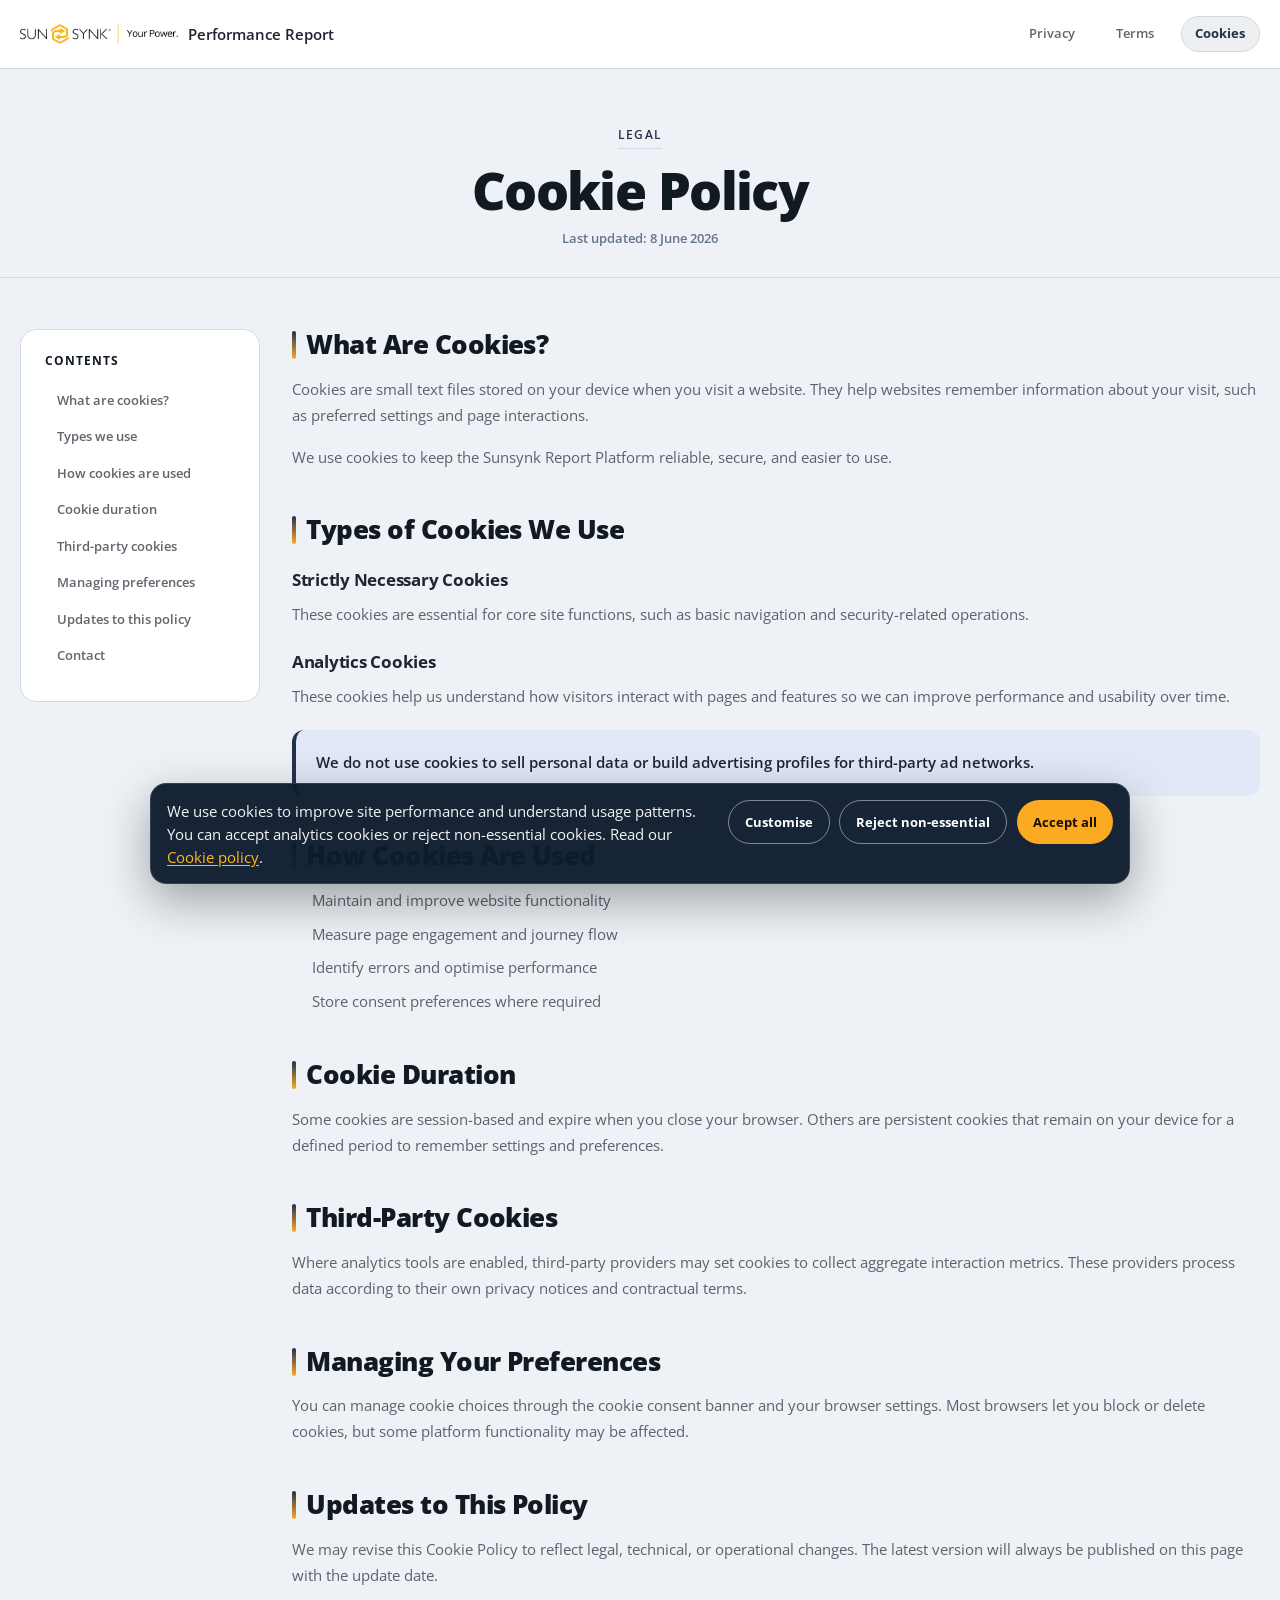
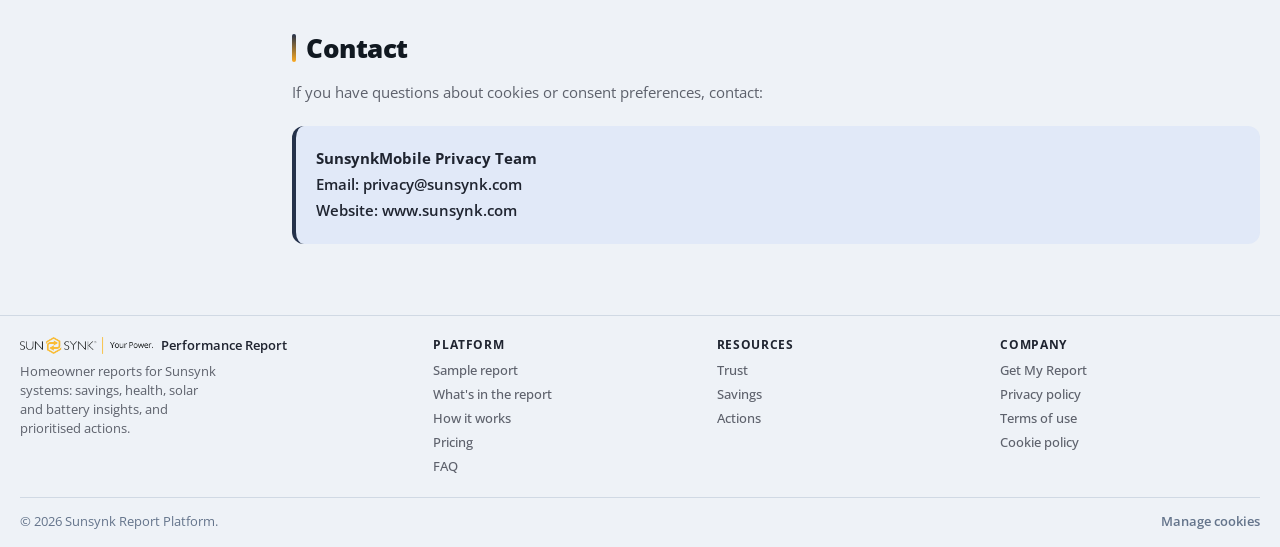
==== cookie-policy/index.html @ c3d09a36 "Update navigation and content labels for clarity and consistency - Changed navigation links from "Sa" ====
<!DOCTYPE html>
<html lang="en-GB">
<head>
  <meta charset="UTF-8" />
  <meta name="viewport" content="width=device-width, initial-scale=1.0" />
  <title>Cookie Policy | Sunsynk Report Platform</title>
  <meta name="description" content="Cookie policy for the Sunsynk Report Platform explaining cookie types, purpose, duration, and your choices." />
  <link rel="canonical" href="https://sunsynkreports.com/cookie-policy/" />
  <meta name="robots" content="index, follow, max-image-preview:large, max-snippet:-1, max-video-preview:-1" />
  <meta name="googlebot" content="index, follow, max-image-preview:large, max-snippet:-1, max-video-preview:-1" />
  <meta name="referrer" content="strict-origin-when-cross-origin" />
  <meta name="color-scheme" content="light" />
  <link rel="alternate" hreflang="en-GB" href="https://sunsynkreports.com/cookie-policy/" />
  <link rel="alternate" hreflang="x-default" href="https://sunsynkreports.com/cookie-policy/" />
  <link rel="alternate" type="text/plain" title="LLMs.txt" href="https://sunsynkreports.com/llms.txt" />
  <meta property="og:locale" content="en_GB" />
  <meta property="og:image:width" content="1200" />
  <meta property="og:image:height" content="630" />
  <meta property="og:image:type" content="image/jpeg" />
  <meta property="og:image:alt" content="Sunsynk Report Platform — 30-day performance reports with executive summary and system score" />
  <meta name="twitter:site" content="@sunsynkza" />
  <meta name="twitter:creator" content="@sunsynkza" />
  <meta name="theme-color" content="#24314a" />
  <link rel="manifest" href="/site.webmanifest" />

  <meta property="og:type" content="article" />
  <meta property="og:url" content="https://sunsynkreports.com/cookie-policy/" />
  <meta property="og:title" content="Cookie Policy | Sunsynk Report Platform" />
  <meta property="og:description" content="How Sunsynk Report Platform uses cookies and how you can control preferences." />
  <meta property="og:image" content="https://sunsynkreports.com/assets/images/og-image.jpg?v=20260716b" />
  <meta property="og:image:secure_url" content="https://sunsynkreports.com/assets/images/og-image.jpg?v=20260716b" />
  <meta property="og:site_name" content="Sunsynk Report Platform" />
  <meta name="twitter:card" content="summary_large_image" />
  <meta name="twitter:url" content="https://sunsynkreports.com/cookie-policy/" />
  <meta name="twitter:title" content="Cookie Policy | Sunsynk Report Platform" />
  <meta name="twitter:description" content="How Sunsynk Report Platform uses cookies and how you can control preferences." />
  <meta name="twitter:image" content="https://sunsynkreports.com/assets/images/og-image.jpg?v=20260716b" />
  <meta name="twitter:image:alt" content="Sunsynk Report Platform — 30-day performance reports with executive summary and system score" />
  <link rel="icon" type="image/x-icon" href="/assets/images/favicon.ico" />
  <link rel="shortcut icon" href="/assets/images/favicon.ico" />
  <link rel="apple-touch-icon" href="/assets/images/apple-touch-icon.png" sizes="180x180" />
  <link rel="preconnect" href="https://fonts.googleapis.com" />
  <link rel="preconnect" href="https://fonts.gstatic.com" crossorigin />
  <link href="https://fonts.googleapis.com/css2?family=Open+Sans:ital,wght@0,400;0,500;0,600;0,700;0,800;1,400&display=swap" rel="stylesheet" />
  <link rel="stylesheet" href="/assets/css/styles.css" />
  <link rel="stylesheet" href="/assets/css/doc-pages.css" />
  <script type="application/ld+json">
  {
    "@context": "https://schema.org",
    "@type": "WebPage",
    "name": "Cookie Policy",
    "url": "https://sunsynkreports.com/cookie-policy/",
    "description": "Cookie policy for the Sunsynk Report Platform explaining cookie types, purpose, duration, and your choices.",
    "inLanguage": "en-GB",
    "isPartOf": {
      "@type": "WebSite",
      "name": "Sunsynk Report Platform",
      "url": "https://sunsynkreports.com/"
    },
    "breadcrumb": {
      "@type": "BreadcrumbList",
      "itemListElement": [
        {
          "@type": "ListItem",
          "position": 1,
          "name": "Home",
          "item": "https://sunsynkreports.com/"
        },
        {
          "@type": "ListItem",
          "position": 2,
          "name": "Cookie policy",
          "item": "https://sunsynkreports.com/cookie-policy/"
        }
      ]
    }
  }
  </script>
</head>
<body class="doc-page">
  <a class="skip-link" href="#main-content">Skip to main content</a>
  <header class="nav doc-nav" id="nav">
    <div class="nav-inner container">
      <a class="nav-brand" href="/" aria-label="Sunsynk Report Platform home">
        <img src="/assets/images/sunsynk-logo.png" alt="Sunsynk" class="nav-logo" width="156" height="21" decoding="async" />
        <span>Performance Report</span>
      </a>
      <nav class="doc-nav-tabs" aria-label="Policies">
        <a href="/privacy-policy/">Privacy</a>
        <a href="/terms-of-use/">Terms</a>
        <a href="/cookie-policy/" aria-current="page">Cookies</a>
      </nav>
    </div>
  </header>

  <section class="doc-hero">
    <div class="container">
      <p class="eyebrow">Legal</p>
      <h1>Cookie Policy</h1>
      <p class="doc-meta">Last updated: 8 June 2026</p>
    </div>
  </section>

  <div class="container doc-layout">
      <aside class="legal-toc">
        <h3>Contents</h3>
        <ul>
          <li><a href="#cookies">What are cookies?</a></li>
          <li><a href="#types">Types we use</a></li>
          <li><a href="#purposes">How cookies are used</a></li>
          <li><a href="#duration">Cookie duration</a></li>
          <li><a href="#third-party">Third-party cookies</a></li>
          <li><a href="#manage">Managing preferences</a></li>
          <li><a href="#updates">Updates to this policy</a></li>
          <li><a href="#contact">Contact</a></li>
        </ul>
      </aside>

      <main class="legal-content" id="main-content" tabindex="-1">
        <div id="cookies" class="legal-section">
          <h2>What Are Cookies?</h2>
          <p>Cookies are small text files stored on your device when you visit a website. They help websites remember information about your visit, such as preferred settings and page interactions.</p>
          <p>We use cookies to keep the Sunsynk Report Platform reliable, secure, and easier to use.</p>
        </div>

        <div id="types" class="legal-section">
          <h2>Types of Cookies We Use</h2>
          <h3>Strictly Necessary Cookies</h3>
          <p>These cookies are essential for core site functions, such as basic navigation and security-related operations.</p>
          <h3>Analytics Cookies</h3>
          <p>These cookies help us understand how visitors interact with pages and features so we can improve performance and usability over time.</p>
          <div class="legal-callout">
            <p>We do not use cookies to sell personal data or build advertising profiles for third-party ad networks.</p>
          </div>
        </div>

        <div id="purposes" class="legal-section">
          <h2>How Cookies Are Used</h2>
          <ul>
            <li>Maintain and improve website functionality</li>
            <li>Measure page engagement and journey flow</li>
            <li>Identify errors and optimise performance</li>
            <li>Store consent preferences where required</li>
          </ul>
        </div>

        <div id="duration" class="legal-section">
          <h2>Cookie Duration</h2>
          <p>Some cookies are session-based and expire when you close your browser. Others are persistent cookies that remain on your device for a defined period to remember settings and preferences.</p>
        </div>

        <div id="third-party" class="legal-section">
          <h2>Third-Party Cookies</h2>
          <p>Where analytics tools are enabled, third-party providers may set cookies to collect aggregate interaction metrics. These providers process data according to their own privacy notices and contractual terms.</p>
        </div>

        <div id="manage" class="legal-section">
          <h2>Managing Your Preferences</h2>
          <p>You can manage cookie choices through the cookie consent banner and your browser settings. Most browsers let you block or delete cookies, but some platform functionality may be affected.</p>
        </div>

        <div id="updates" class="legal-section">
          <h2>Updates to This Policy</h2>
          <p>We may revise this Cookie Policy to reflect legal, technical, or operational changes. The latest version will always be published on this page with the update date.</p>
        </div>

        <div id="contact" class="legal-section">
          <h2>Contact</h2>
          <p>If you have questions about cookies or consent preferences, contact:</p>
          <div class="legal-callout">
            <p><strong>SunsynkMobile Privacy Team</strong><br />Email: privacy@sunsynk.com<br />Website: www.sunsynk.com</p>
          </div>
        </div>
      </main>
  </div>

  <footer class="footer">
    <div class="container footer-grid">
      <div class="footer-brand">
        <a class="nav-brand" href="/">
          <img src="/assets/images/sunsynk-logo.png" alt="Sunsynk" class="nav-logo footer-logo" width="133" height="18" loading="lazy" decoding="async" />
          <span>Performance Report</span>
        </a>
        <p>Homeowner reports for Sunsynk systems: savings, health, solar and battery insights, and prioritised actions.</p>
      </div>
      <nav aria-label="Platform"><p>Platform</p><a href="/#sample">Sample report</a><a href="/#insights">What's in the report</a><a href="/#how-it-works">How it works</a><a href="/#pricing">Pricing</a><a href="/#faq">FAQ</a></nav>
      <nav aria-label="Resources"><p>Resources</p><a href="/#trust">Trust</a><a href="/#savings">Savings</a><a href="/#actions">Actions</a></nav>
      <nav aria-label="Company"><p>Company</p><a href="https://app.sunsynkreports.com" target="_blank" rel="noopener noreferrer">Get My Report</a><a href="/privacy-policy/">Privacy policy</a><a href="/terms-of-use/">Terms of use</a><a href="/cookie-policy/">Cookie policy</a></nav>
    </div>
    <div class="container footer-base">
      <p>&copy; 2026 Sunsynk Report Platform.</p>
      <button type="button" class="cookie-manage-link" data-open-cookie-preferences="true" aria-label="Manage cookie preferences">Manage cookies</button>
    </div>
  </footer>

  <button type="button" class="doc-back-top" id="backToTop" aria-label="Back to top">↑</button>

  <script src="/assets/js/cookie-consent.js"></script>
  <script src="/assets/js/doc-pages.js"></script>
</body>
</html>
---- assets/css/styles.css ----
@import url('./tokens.css');

:root {
  /* Legacy aliases → SSPRS tokens */
  --white:var(--brand-white);
  --off-white:var(--brand-slate-50);
  --slate-50:var(--brand-slate-50);
  --slate-100:var(--brand-slate-100);
  --slate-200:var(--brand-slate-200);
  --slate-300:var(--brand-slate-300);
  --slate-400:#94a3b8;
  --slate-500:#64748b;
  --slate-600:color-mix(in srgb, var(--brand-ink) 70%, transparent);
  --slate-700:color-mix(in srgb, var(--brand-ink) 85%, transparent);
  --slate-800:var(--brand-ink);
  --slate-900:var(--brand-black-100);
  --blue:var(--brand-blue-300);
  --blue-light:var(--brand-blue-100);
  --blue-dark:var(--brand-blue-300);
  --gold:var(--brand-yellow-200);
  --gold-dark:var(--brand-yellow-300);
  --gold-light:var(--brand-yellow);
  --gold-soft:var(--brand-yellow-50);
  --green:var(--brand-green-300);
  --green-fill:var(--brand-green-300);
  --orange:#b45309;
  --orange-fill:#f97316;
  --red:var(--brand-red-300);
  --red-fill:var(--brand-red-300);
  --r-sm:8px;
  --r-md:12px;
  --r-lg:16px;
  --r-xl:20px;
  --r-2xl:24px;
  --r-f:999px;
  --sh-sm:none;
  --sh-md:none;
  --sh-lg:none;
  --sh-gold:none;
  --font:"Open Sans",Arial,Helvetica,sans-serif;
  /* Type scale */
  --fs-display:clamp(1.9rem,4.2vw,3.25rem);
  --fs-h2:clamp(1.55rem,2.8vw,2.1rem);
  --fs-h3:1.05rem;
  --fs-body:.95rem;
  --fs-meta:.82rem;
  --fs-eyebrow:.78rem;
  --ease:cubic-bezier(.22,.61,.36,1);--spring:cubic-bezier(.22,1,.36,1);
  --t1:180ms;--t2:320ms;--t3:520ms;--max-w:1400px;
  --space-1:.5rem;--space-2:.75rem;--space-3:1rem;--space-4:1.25rem;--space-5:1.5rem;--space-6:2rem;
  --grid-gap:1.25rem;--card-pad:1.5rem;--list-gap:.6rem;
  --section-y:clamp(3.5rem,6vw,5.5rem);--section-header-mb:clamp(2rem,4vw,3rem);
  --card-radius:var(--r-lg);
  --nav-h:68px;
  --anchor-gap:12px;
  --anchor-offset:calc(var(--nav-h) + var(--anchor-gap));
}
*,*::before,*::after{box-sizing:border-box}
html{scroll-behavior:smooth;font-size:16px;scroll-padding-top:var(--anchor-offset)}
body{margin:0;font-family:var(--font);color:var(--brand-ink);background:var(--brand-slate-50);line-height:var(--line-height-relaxed);-webkit-font-smoothing:antialiased;overflow-x:hidden;touch-action:manipulation;-webkit-tap-highlight-color:transparent}
h1,h2,h3,h4,h5{margin:0;line-height:var(--line-height-tight);color:var(--brand-ink);font-family:var(--font)}
h1{font-weight:700;letter-spacing:-.03em}
h2{font-size:var(--fs-h2);font-weight:700;letter-spacing:-.025em}
h3{font-size:var(--fs-h3);font-weight:700;letter-spacing:-.015em}
h4{font-weight:600}
p{margin:0;color:var(--slate-600)}
a{color:inherit;text-decoration:none}
ul{margin:0;padding:0;list-style:none}
img{max-width:100%;height:auto;display:block}
figure{margin:0}
button{cursor:pointer;font-family:var(--font)}
a:focus-visible,button:focus-visible,summary:focus-visible,select:focus-visible,input:focus-visible,[href]:focus-visible{outline:none;box-shadow:0 0 0 var(--focus-ring-offset) var(--brand-white),0 0 0 calc(var(--focus-ring-offset) + var(--focus-ring-width)) var(--focus-ring-color);border-radius:var(--r-md)}

.sr-only{position:absolute!important;width:1px;height:1px;padding:0;margin:-1px;overflow:hidden;clip:rect(0,0,0,0);white-space:nowrap;border:0}
.skip-link{position:absolute;left:-9999px;top:0;z-index:10000;background:var(--brand-blue-300);color:var(--white);padding:.7rem 1rem;border-radius:0 0 var(--r-sm) var(--r-sm);font-weight:700}
.skip-link:focus{left:1rem;top:0.5rem}

.cookie-banner{position:fixed;left:1rem;right:1rem;bottom:1rem;z-index:10001;background:rgba(13,28,46,.96);color:var(--white);border:1px solid rgba(255,255,255,.14);border-radius:var(--r-lg);box-shadow:0 16px 48px rgba(0,0,0,.35);padding:1rem 1rem .9rem;max-width:980px;margin:0 auto}
.cookie-banner[hidden]{display:none!important}
.cookie-banner__inner{display:flex;align-items:flex-start;justify-content:space-between;gap:1rem;flex-wrap:wrap}
.cookie-banner__text{flex:1 1 360px;font-size:var(--fs-body);line-height:1.5;color:rgba(255,255,255,.95)}
.cookie-banner__text a{color:var(--gold-light);text-decoration:underline;text-underline-offset:2px}
.cookie-banner__actions{display:flex;gap:.6rem;flex-wrap:wrap}
.cookie-btn{border:1.5px solid rgba(255,255,255,.45);background:transparent;color:var(--white);font-weight:700;font-size:var(--fs-meta);border-radius:999px;padding:.55rem 1rem;cursor:pointer;min-height:44px;transition:background var(--t1) ease,transform var(--t1) var(--ease)}
.cookie-btn:hover{background:rgba(255,255,255,.08)}
.cookie-btn:active{transform:scale(.97);background:rgba(255,255,255,.12)}
.cookie-btn.primary{background:var(--gold);color:#1a1000;border:none}
.cookie-btn.primary:active{filter:brightness(.96)}

.cookie-modal-open{overflow:hidden}
.cookie-modal{position:fixed;inset:0;z-index:10002;display:grid;place-items:center;padding:1rem}
.cookie-modal[hidden]{display:none!important}
.cookie-modal__backdrop{position:absolute;inset:0;background:rgba(13,28,46,.62)}
.cookie-modal__panel{position:relative;background:var(--white);width:min(640px,100%);border-radius:var(--r-xl);box-shadow:0 26px 70px rgba(13,28,46,.28);padding:1.4rem 1.2rem 1.1rem;border:1px solid var(--slate-200)}
.cookie-modal__close{position:absolute;top:.7rem;right:.7rem;width:44px;height:44px;border-radius:50%;border:1.5px solid var(--slate-300);background:var(--white);color:var(--slate-700);font-size:1.2rem;line-height:1}
.cookie-modal__title{font-size:1.25rem;font-weight:800;color:var(--slate-900);margin-bottom:.45rem}
.cookie-modal__intro{font-size:var(--fs-body);color:var(--slate-600);line-height:1.6;margin-bottom:1rem}
.cookie-pref-list{display:grid;gap:var(--space-2)}
.cookie-pref-item{display:flex;align-items:flex-start;justify-content:space-between;gap:.9rem;padding:var(--space-3);border:1px solid var(--slate-200);border-radius:var(--r-md);background:var(--slate-50)}
.cookie-pref-item h3{font-size:var(--fs-body);color:var(--slate-900);margin-bottom:.2rem}
.cookie-pref-item p{font-size:var(--fs-meta);color:var(--slate-600);line-height:1.5}
.cookie-switch{position:relative;display:inline-block;width:48px;height:28px;flex:0 0 auto}
.cookie-switch input{opacity:0;width:0;height:0}
.cookie-switch span{position:absolute;inset:0;background:var(--slate-500);border:1.5px solid var(--slate-600);border-radius:999px;transition:background var(--t1) ease,border-color var(--t1) ease}
.cookie-switch span::before{content:'';position:absolute;width:20px;height:20px;left:3px;top:2px;background:var(--white);border-radius:50%;box-shadow:0 1px 4px rgba(0,0,0,.2);transition:transform var(--t1) ease}
.cookie-switch input:checked + span{background:var(--brand-blue-300);border-color:var(--brand-blue-100)}
.cookie-switch input:checked + span::before{transform:translateX(20px)}
.cookie-switch input:disabled + span{background:var(--slate-400);border-color:var(--slate-500)}
.cookie-switch input:focus-visible + span{outline:3px solid var(--blue);outline-offset:2px}
.cookie-modal__actions{display:flex;justify-content:flex-end;gap:.55rem;flex-wrap:wrap;margin-top:1rem}
.cookie-modal__actions .cookie-btn{color:var(--slate-800);border-color:var(--slate-400)}
.cookie-modal__actions .cookie-btn:hover{background:var(--slate-100)}
.cookie-modal__actions .cookie-btn.primary{color:#1a1000;border:none;background:var(--gold)}

.cookie-manage-link{font-size:var(--fs-meta);font-weight:600;color:var(--blue);background:none;border:none;padding:.35rem .15rem;min-height:44px;text-align:left;cursor:pointer;transition:color var(--t1) ease,transform var(--t1) var(--ease),opacity var(--t1) ease}
.cookie-manage-link:hover{color:var(--blue-dark);transform:translateY(-1px);opacity:.92}

.legal-footer-base .cookie-manage-link,
.kb-footer-base .cookie-manage-link,
.footer-base .cookie-manage-link {
  color: var(--slate-500);
}

.legal-footer-base .cookie-manage-link:hover,
.kb-footer-base .cookie-manage-link:hover,
.footer-base .cookie-manage-link:hover {
  color: var(--blue-dark);
}

@media(max-width:640px){
  .cookie-banner{left:.75rem;right:.75rem;bottom:.75rem;padding:.9rem .9rem .85rem}
  .cookie-banner__actions{width:100%}
  .cookie-btn{flex:1 1 calc(50% - .3rem);text-align:center}
  .cookie-modal{padding:.75rem}
  .cookie-modal__panel{padding:1.2rem .85rem .9rem}
  .cookie-pref-item{padding:.75rem}
  .cookie-modal__actions{justify-content:stretch}
  .cookie-modal__actions .cookie-btn{flex:1 1 100%;text-align:center}
}

/* LAYOUT */
.container{width:min(var(--max-w),100% - 2.5rem);margin-inline:auto}
.section{padding:var(--section-y) 0;background:var(--brand-slate-50)}
.section-dark{background:var(--brand-slate-100)}
.section-cta{background:var(--brand-slate-50);position:relative;overflow:hidden}
.section-cta::before{content:none}
.section-header[id],.cta-body[id],#hero{scroll-margin-top:var(--anchor-offset)}
.section-header{max-width:680px;margin-bottom:var(--section-header-mb);transform:none;will-change:auto}
.section-header.center{margin-inline:auto;text-align:center}
.section-slate{background:var(--brand-slate-50)}
.section-sub{margin-top:var(--space-2);font-size:var(--fs-body);line-height:1.6}
.s-muted{color:var(--slate-500)}

/* PAGE LOADER */
.page-loader{position:fixed;inset:0;background:var(--brand-slate-50);display:flex;align-items:center;justify-content:center;z-index:9999;opacity:1;transition:opacity .5s ease,visibility .5s ease;visibility:visible}
.page-loader.hidden{opacity:0;visibility:hidden;pointer-events:none}
.loader-content{text-align:center;display:flex;flex-direction:column;align-items:center;gap:1.5rem}
.loader-ring{width:52px;height:52px;border:2px solid var(--brand-slate-200);border-top:2px solid var(--brand-yellow-200);border-radius:50%;animation:spin .8s linear infinite}
.loader-text{font-size:var(--fs-body);font-weight:600;color:var(--slate-600);letter-spacing:.05em;text-transform:uppercase;animation:pulse 1.5s ease-in-out infinite}
@keyframes spin{to{transform:rotate(360deg)}}
@keyframes pulse{0%,100%{opacity:.6}50%{opacity:1}}

/* TYPOGRAPHY */
.eyebrow,.eyebrow-light{display:inline-block;font-size:var(--fs-eyebrow);font-weight:600;letter-spacing:.1em;text-transform:uppercase;color:var(--brand-blue-300);margin-bottom:.9rem;position:relative}
.eyebrow::after,.eyebrow-light::after{content:'';position:absolute;left:0;bottom:-.28rem;width:100%;height:1.5px;border-radius:1px;background:var(--brand-slate-200);transform:scaleX(0);transform-origin:left;transition:transform .55s var(--ease)}
.reveal.visible .eyebrow::after,.reveal.visible .eyebrow-light::after{transform:scaleX(1)}
.h-light{color:var(--slate-900)}

/* BUTTONS */
.btn{display:inline-flex;align-items:center;justify-content:center;gap:.45rem;font-family:var(--font);font-weight:600;font-size:var(--fs-body);border-radius:var(--r-md);padding:.85rem 1.6rem;border:none;cursor:pointer;position:relative;overflow:hidden;isolation:isolate;transition:transform var(--t1) ease,background var(--t1) ease,border-color var(--t1) ease,filter var(--t1) ease;white-space:nowrap;text-decoration:none;-webkit-tap-highlight-color:transparent;touch-action:manipulation}
.btn:active,.btn.is-pressed{transform:translateY(1px);filter:brightness(.98)}
.btn-primary{background:var(--brand-blue-300);color:var(--white)}
.btn-primary:hover{background:var(--brand-blue-100)}
.btn-primary:disabled,.btn-primary[disabled]{cursor:not-allowed;opacity:.6}
.btn-gold{background:var(--brand-yellow-200);color:var(--brand-ink)}
.btn-gold::after{content:none}
.btn-gold-outline{display:inline-flex;align-items:center;font-weight:700;font-size:var(--fs-body);color:var(--gold-dark);gap:.4rem;background:transparent;border:1.5px solid var(--gold-dark);border-radius:var(--r-f);padding:.55rem 1.1rem;transition:transform var(--t1) var(--ease),background var(--t1) ease,color var(--t1) ease,border-color var(--t1) ease,box-shadow var(--t1) ease;text-decoration:none;-webkit-tap-highlight-color:transparent}
.btn-gold-outline:active{background:rgba(255,184,0,.1);transform:scale(.97)}
.btn-outline{background:transparent;color:var(--blue);border:1.5px solid var(--blue);transition:transform var(--t1) var(--ease),background var(--t1) ease,color var(--t1) ease,border-color var(--t1) ease,box-shadow var(--t1) ease}
.btn-outline:active{background:rgba(30,94,255,.12);transform:scale(.97)}
.btn-outline-dark{background:var(--white);color:var(--brand-ink);border:1px solid var(--brand-slate-200);transition:transform var(--t1) ease,background var(--t1) ease,border-color var(--t1) ease}
.btn-outline-dark:active{background:var(--brand-slate-50);border-color:var(--brand-slate-300);transform:translateY(1px)}
.btn-sm{font-size:var(--fs-meta);padding:.65rem 1.2rem;min-height:2.75rem}
.w-full{width:100%;justify-content:center}
@media(hover:hover) and (pointer:fine){
  .btn:hover{filter:brightness(.99)}
  .btn:hover:active,.btn.is-pressed:hover{transform:translateY(1px);filter:brightness(.98)}
  .btn-primary:hover{background:var(--brand-blue-100)}
  .btn-gold:hover{filter:brightness(1.02)}
  .btn-gold-outline:hover{background:var(--gold-soft)}
  .btn-outline:hover{background:color-mix(in srgb, var(--brand-blue-300) 6%, transparent)}
  .btn-outline-dark:hover{border-color:var(--brand-slate-300);background:var(--brand-slate-50)}
  .btn-soft:hover{background:var(--brand-slate-50);border-color:var(--brand-slate-300)}
}

/* BADGES */
.badge{display:inline-block;padding:.28rem .72rem;border-radius:var(--r-f);font-size:var(--fs-eyebrow);font-weight:700;letter-spacing:.04em;text-transform:uppercase}
.badge-warn{background:#fff1e0;color:#9a3412;border:1px solid #f0c7a0}

/* NAV */
.nav{position:sticky;top:0;z-index:200;background:var(--white);border-bottom:1px solid var(--brand-slate-200);transition:box-shadow var(--t2) ease}
.nav.scrolled{box-shadow:none}
.nav-inner{height:68px;display:flex;align-items:center;gap:1.25rem}
.nav-brand{display:inline-flex;align-items:center;gap:.65rem;color:var(--brand-ink);font-weight:600;font-size:var(--fs-body);transition:opacity var(--t1) ease;text-decoration:none;flex:0 0 auto}
.nav-brand:hover{opacity:.85}
.nav-brand:active{opacity:.75}
.nav-logo{height:1.3rem;width:auto}
.nav-end{display:flex;align-items:center;justify-content:flex-end;gap:1.25rem;margin-left:auto;min-width:0}
.nav-menu{display:flex;align-items:center;gap:1.15rem}
.nav-menu a{color:var(--slate-600);font-size:var(--fs-body);font-weight:600;line-height:1;position:relative;transition:color var(--t1) ease,transform var(--t1) var(--ease),opacity var(--t1) ease;text-decoration:none;padding:.35rem 0}
.nav-menu a:hover,.nav-menu a.active{color:var(--brand-blue-300)}
@media(hover:hover) and (pointer:fine){
  .nav-menu a:hover{transform:translateY(-1px);opacity:.92}
}
.nav-menu a.active{font-weight:700}
.nav-menu a:active{transform:translateY(1px)}
.nav-toggle{display:none;flex-direction:column;gap:4px;border:1px solid var(--slate-200);background:var(--white);border-radius:var(--r-sm);width:42px;height:40px;align-items:center;justify-content:center;padding:0;transition:border-color var(--t1) ease,background var(--t1) ease,transform var(--t1) var(--ease),box-shadow var(--t1) ease;-webkit-tap-highlight-color:transparent}
.nav-toggle:active{background:var(--slate-50);transform:scale(.94)}
.nav-toggle:focus-visible{outline:3px solid var(--blue);outline-offset:2px}
.nav-toggle span{display:block;width:18px;height:2px;background:var(--slate-800);border-radius:1px;transition:transform var(--t1) var(--ease),opacity var(--t1) ease,background var(--t1) ease;transform-origin:center}
.nav-toggle[aria-expanded="true"]{border-color:rgba(30,94,255,.35);background:rgba(30,94,255,.06)}
.nav-toggle[aria-expanded="true"] span{background:var(--blue)}
.nav-toggle[aria-expanded="true"] span:nth-child(1){transform:translateY(6px) rotate(45deg)}
.nav-toggle[aria-expanded="true"] span:nth-child(2){opacity:0;transform:scaleX(0)}
.nav-toggle[aria-expanded="true"] span:nth-child(3){transform:translateY(-6px) rotate(-45deg)}
.nav-cta{font-size:var(--fs-meta);padding:.62rem 1.15rem;flex:0 0 auto}
.nav-menu-cta{display:none;width:100%;margin-top:.55rem;justify-content:center}
body.nav-open{overflow:hidden}

/* HERO */
.hero{min-height:auto;background:var(--brand-slate-50);position:relative;overflow:hidden;display:flex;align-items:flex-start;padding:clamp(3.5rem,7vw,5rem) 0 clamp(1.5rem,3vw,2.5rem)}
.hero-layout{position:relative;z-index:1;display:flex;flex-direction:column;align-items:center;text-align:center;gap:clamp(2rem,4vw,3rem);width:100%}
.hero-centered .hero-text{display:flex;flex-direction:column;align-items:center;width:100%;max-width:56rem;gap:0}
.hero-brand{font-size:var(--fs-eyebrow);letter-spacing:.1em;text-transform:uppercase;font-weight:600;color:var(--brand-blue-300);margin:0 0 1.1rem}
.hero-text h1{color:var(--brand-ink);font-size:var(--fs-display);margin:0 0 1rem;line-height:var(--line-height-tight);max-width:24em;letter-spacing:-.03em;text-wrap:balance;font-weight:700}
.hero-sub{color:color-mix(in srgb, var(--brand-ink) 70%, transparent);font-size:var(--fs-body);max-width:42rem;line-height:var(--line-height-relaxed);margin:0 auto;text-wrap:pretty}
.hero-actions{display:flex;flex-wrap:wrap;justify-content:center;align-items:center;gap:.75rem;margin-top:1.6rem}
.btn-soft{background:var(--white);color:var(--brand-ink);border:1px solid var(--brand-slate-200)}
.btn-soft:active{background:var(--brand-slate-50)}
.hero-actions .btn{border-radius:var(--r-md);padding:.8rem 1.55rem;min-height:2.75rem;min-width:10.5rem}
.hero-preview{position:relative;width:min(1100px,100%);margin:0 auto;align-self:center}
.hero-product{
  position:relative;
  z-index:1;
  margin:0;
  width:100%;
  border-radius:var(--r-xl);
  background:var(--white);
  border:1px solid var(--brand-slate-200);
  overflow:hidden;
  box-shadow:0 10px 28px color-mix(in srgb, var(--brand-ink) 8%, transparent);
  animation:heroProductFloat 8s ease-in-out infinite;
}
.hero-product::after{
  content:'';
  position:absolute;
  inset:0;
  z-index:2;
  pointer-events:none;
  background:linear-gradient(
    115deg,
    transparent 0%,
    transparent 42%,
    color-mix(in srgb, var(--brand-white) 18%, transparent) 50%,
    transparent 58%,
    transparent 100%
  );
  transform:translateX(-120%);
  animation:heroSheen 9.5s ease-in-out infinite;
}
.hero-product-chrome{display:flex;align-items:center;gap:.4rem;padding:.65rem 1rem;background:var(--brand-slate-50);border-bottom:1px solid var(--brand-slate-200);position:relative;z-index:1}
.hero-product-dot{width:8px;height:8px;border-radius:50%;background:var(--brand-slate-300);flex:0 0 auto}
.hero-product-dot:nth-child(2){animation:heroDotPulse 3.2s ease-in-out infinite}
.hero-product-url{margin-left:.55rem;font-size:var(--fs-eyebrow);font-weight:600;color:color-mix(in srgb, var(--brand-ink) 55%, transparent);letter-spacing:.02em}
.hero-product img{display:block;width:100%;height:auto;position:relative;z-index:1}

@keyframes heroProductFloat{
  0%,100%{transform:translateY(0)}
  50%{transform:translateY(-6px)}
}
@keyframes heroSheen{
  0%,62%{transform:translateX(-120%);opacity:0}
  70%{opacity:.7}
  78%,100%{transform:translateX(120%);opacity:0}
}
@keyframes heroDotPulse{
  0%,100%{opacity:.7}
  50%{opacity:1}
}

/* SCORE CARD */
.score-card{background:var(--white);border:1px solid var(--slate-200);border-radius:var(--card-radius);backdrop-filter:none;padding:var(--card-pad)}
.score-label{color:var(--slate-700);font-size:var(--fs-meta);font-weight:700}
.ring-wrap{display:flex;justify-content:center;margin:.25rem 0 1.25rem}
.ring{width:170px;height:170px;transform:rotate(-90deg);overflow:visible}
.ring-track{fill:none;stroke:var(--slate-150,rgba(209,224,246,.5));stroke-width:11}
.ring-progress{fill:none;stroke:url(#ringGrad);stroke-width:11;stroke-linecap:round;transition:stroke-dashoffset 1.5s cubic-bezier(.34,1.1,.64,1)}
.ring-num{fill:var(--slate-900);font-family:var(--font);font-size:34px;font-weight:800;transform:rotate(90deg);transform-origin:90px 90px}
.ring-denom{fill:var(--slate-500);font-family:var(--font);font-size:14px;font-weight:600;transform:rotate(90deg);transform-origin:90px 90px}
.score-list{display:grid;gap:.6rem}
.score-row{display:grid;grid-template-columns:1fr auto auto;align-items:center;gap:.65rem}
.score-name{font-size:.76rem;color:var(--slate-600);font-weight:600;min-width:0;overflow:hidden;text-overflow:ellipsis;white-space:nowrap}
.score-bar{width:88px;max-width:100%;height:5px;background:var(--slate-100);border-radius:3px;overflow:hidden}
.score-fill{height:100%;background:var(--c,var(--gold));border-radius:inherit;width:0;transition:width 1.3s cubic-bezier(.34,1.1,.64,1)}
.score-val{font-size:.76rem;font-weight:800;min-width:26px;text-align:right;color:var(--c,var(--slate-800))}
.score-row{position:relative;transition:transform var(--t1) ease,background var(--t1) ease;border-radius:6px;padding:.15rem .2rem;margin-inline:-.2rem;-webkit-tap-highlight-color:transparent}
.score-row:active{background:rgba(30,94,255,.05);transform:scale(.99)}
@media(hover:hover) and (pointer:fine){
  .score-row:hover{transform:translateX(3px);background:rgba(30,94,255,.04)}
  .score-row:hover .score-fill{filter:saturate(1.15) brightness(1.05)}
}
.ring-wrap.interactive{cursor:pointer;transition:transform var(--t1) ease}
.ring-wrap.interactive:active{transform:scale(.98)}
.ring-wrap.interactive.is-tapped .ring-progress{filter:drop-shadow(0 0 12px rgba(30,94,255,.45))}
.ring-wrap.interactive .ring-progress{filter:drop-shadow(0 0 8px rgba(30,94,255,.35));transition:filter var(--t1) ease,stroke-dashoffset 1.5s cubic-bezier(.34,1.1,.64,1)}
.score-more{margin:.85rem 0 0;font-size:.72rem;font-weight:600;color:var(--slate-500);text-align:center;line-height:1.4}

/* VALUE STRIP */
.strip{background:var(--slate-50);padding:var(--section-y) 0;border-top:1px solid var(--slate-100);border-bottom:1px solid var(--slate-100)}
.strip-intro{text-align:center;max-width:36rem;margin:0 auto var(--space-5)}
.strip-heading{font-size:var(--fs-h2);color:var(--slate-900);margin:0;letter-spacing:-.02em}
.strip-grid{display:grid;grid-template-columns:repeat(5,1fr);gap:var(--grid-gap)}
.strip-grid-3{grid-template-columns:repeat(3,1fr);max-width:none;margin-inline:0;gap:var(--grid-gap)}
.strip-card{text-align:center;padding:var(--space-2) var(--space-1);border-radius:var(--card-radius);transition:background var(--t1) ease,transform var(--t1) ease;-webkit-tap-highlight-color:transparent}
.strip-icon{width:52px;height:52px;border-radius:var(--r-lg);display:flex;align-items:center;justify-content:center;margin:0 auto var(--space-3);transition:transform var(--t2) var(--ease),box-shadow var(--t2) ease,background var(--t2) ease}
.strip-icon svg{width:24px;height:24px;transition:transform var(--t2) var(--ease)}
.strip-card h3{font-size:var(--fs-h3);color:var(--slate-900);margin-bottom:.4rem;font-weight:700;line-height:1.2}
.strip-card p{font-size:var(--fs-meta);color:var(--slate-600);margin:0;line-height:1.4}
.strip-card:active{background:rgba(30,94,255,.04);transform:scale(.985)}
@media(hover:hover) and (pointer:fine){
  .strip-card:hover{background:rgba(255,255,255,.7)}
  .strip-card:hover .strip-icon{transform:translateY(-4px);box-shadow:var(--sh-sm)}
  .strip-card:hover .strip-icon svg{transform:scale(1.06)}
}
.signal-marquee{margin-top:2rem;overflow:hidden;background:transparent;border:none;border-radius:0;box-shadow:none}
.signal-marquee::before,.signal-marquee::after{content:none}
.signal-track{display:flex;align-items:center;gap:.75rem;min-width:max-content;padding:.2rem 0;animation:marqueeSlide 55s linear infinite;mask-image:none;-webkit-mask-image:none}
.signal-marquee:hover .signal-track{animation-play-state:paused}
.signal-track span{font-size:var(--fs-eyebrow);color:var(--slate-600);font-weight:700;letter-spacing:.04em;text-transform:uppercase;white-space:nowrap}
.signal-track i{display:inline-block;width:6px;height:6px;border-radius:50%;background:var(--blue);flex:0 0 auto}

/* ENERGY FLOW */
.flow-diagram{display:flex;align-items:center;justify-content:center;gap:.5rem;flex-wrap:wrap;padding:2rem 0}
.flow-node{text-align:center;padding:1rem 1.1rem;border-radius:var(--r-xl);border:1px solid var(--slate-200);background:var(--white);min-width:120px;transition:border-color var(--t2) ease,background var(--t2) ease,transform var(--t2) ease,box-shadow var(--t2) ease;-webkit-tap-highlight-color:transparent}
.flow-node:active{transform:scale(.98);border-color:var(--blue)}
@media(hover:hover) and (pointer:fine){
  .flow-node:hover{border-color:var(--blue);background:var(--slate-50);transform:translateY(-2px);box-shadow:var(--sh-md)}
}
.flow-node:nth-child(1){animation:softLift 14s ease-in-out infinite}
.flow-node:nth-child(3){animation:softLift 16s ease-in-out infinite .35s}
.flow-outputs-group .flow-node:nth-child(1){animation:softLift 13s ease-in-out infinite .7s}
.flow-outputs-group .flow-node:nth-child(2){animation:softLift 15s ease-in-out infinite .2s}
.flow-outputs-group .flow-node:nth-child(3){animation:softLift 14.5s ease-in-out infinite .55s}
.flow-icon-wrap{width:44px;height:44px;border-radius:var(--r-md);display:grid;place-items:center;margin:0 auto .6rem}
.flow-icon-wrap svg{width:20px;height:20px}
.c-gold{background:rgba(232,168,0,.14);color:var(--gold-dark)}
.c-blue{background:rgba(30,94,255,.12);color:var(--blue)}
.score-val-ok{color:var(--green)!important}
.score-val-warn{color:var(--orange)!important}
.score-val-bad{color:var(--red)!important}
.c-green{background:rgba(15,122,76,.12);color:var(--green)}
.c-muted{background:var(--slate-100);color:var(--slate-600)}
.flow-node strong{display:block;color:var(--slate-900);font-size:var(--fs-meta);font-weight:700}
.flow-node span{display:block;color:var(--slate-500);font-size:var(--fs-eyebrow);margin-top:.2rem}
.flow-connector{flex:1;min-width:32px;max-width:68px;height:2px;position:relative;display:flex;align-items:center}
.flow-pulse{position:absolute;inset:0;background:repeating-linear-gradient(90deg,var(--blue) 0,var(--blue) 7px,transparent 7px,transparent 14px);background-size:22px 2px;animation:flowAnim 1.9s linear infinite;animation-delay:var(--pd,0s);opacity:.52}
.flow-outputs-group{display:flex;gap:.6rem;flex-wrap:wrap;justify-content:center}
.flow-cta{text-align:center;margin-top:2.5rem;display:flex;flex-direction:column;align-items:center;gap:1rem}
.flow-cta p{color:var(--slate-600);max-width:48ch;font-size:var(--fs-body)}

/* FEATURES */
.features-grid{display:grid;grid-template-columns:repeat(3,1fr);gap:var(--grid-gap)}
.feat-card{background:var(--white);border:1px solid var(--slate-200);border-radius:var(--card-radius);box-shadow:var(--sh-sm);overflow:hidden;transition:transform var(--t2) var(--ease),box-shadow var(--t2) ease,border-color var(--t2) ease;-webkit-tap-highlight-color:transparent}
.feat-card:active{transform:scale(.99)}
@media(hover:hover) and (pointer:fine){
  .feat-card:hover{transform:translateY(-5px);box-shadow:var(--sh-lg),0 0 0 1px rgba(30,94,255,.2);border-color:rgba(30,94,255,.3)}
}
.feat-visual{background:var(--slate-50);border-bottom:1px solid var(--slate-100);height:118px;display:flex;align-items:center;justify-content:center;gap:.75rem;padding:var(--space-3);position:relative;overflow:hidden}
.feat-body{padding:var(--card-pad)}
.feat-body h3{font-size:var(--fs-h3);margin-bottom:.4rem;color:var(--slate-900)}
.feat-body p{font-size:var(--fs-meta);color:var(--slate-500)}
.feat-label{font-size:var(--fs-h3);font-weight:800;color:var(--slate-700)}

/* Mini ring */
.mini-ring-wrap{width:68px;height:68px}
.mini-ring-svg{width:68px;height:68px;transform:rotate(-90deg)}
.mrt{fill:none;stroke:var(--slate-200);stroke-width:8}
.mrf{fill:none;stroke-width:8;stroke-linecap:round;stroke:url(#miniGrad)}
.mrt-text{fill:var(--slate-800);font-family:var(--font);font-size:12px;font-weight:800;transform:rotate(90deg);transform-origin:40px 40px}

/* Battery mini */
.batt-wrap{display:flex;align-items:center}
.batt-outer{width:70px;height:22px;border:2px solid var(--slate-300);border-radius:4px;overflow:hidden;padding:2px}
.batt-inner{height:100%;background:var(--green-fill);border-radius:2px}
.batt-cap{width:5px;height:10px;background:var(--slate-300);border-radius:0 2px 2px 0}

/* Timeline mini */
.tl-wrap{width:100%;padding:0 .5rem}
.tl-bar{height:13px;border-radius:4px;overflow:hidden;display:flex}
.tl-bar div{height:100%}
.tl-times{display:flex;justify-content:space-between;margin-top:.4rem;font-size:.65rem;color:var(--slate-500);font-weight:600}

/* Utilisation mini */
.util-wrap{text-align:center;width:100%;padding:0 .5rem}
.util-pct{font-size:1.45rem;font-weight:800;line-height:1;color:var(--orange)}
.util-sub{font-size:.68rem;color:var(--slate-500);font-weight:600;margin-bottom:.4rem}
.util-track{background:var(--slate-100);border-radius:3px;overflow:hidden}
.util-fill{height:7px;border-radius:3px}

/* Clipping mini */
.feat-clip .feat-visual{padding-bottom:.3rem}
.clip-chart{position:relative;width:100%;height:76px}
.clip-svg{width:100%;height:100%;display:block;overflow:visible}
.clip-bar{fill:url(#clipGrad);transition:transform var(--t1) ease,opacity var(--t1) ease,filter var(--t1) ease;transform-origin:50% 100%;cursor:pointer}
.clip-bar:hover,.clip-bar.is-active{transform:translateY(-2px) scaleY(1.04);opacity:1;filter:drop-shadow(0 4px 8px rgba(249,115,22,.35))}
.clip-threshold-line{stroke:var(--red);stroke-width:2;stroke-dasharray:6 6;opacity:.75}

/* PDF mini */
.pdf-preview{display:flex;align-items:center;justify-content:center}
.pdf-pg{background:var(--white);border:1px solid var(--slate-300);border-radius:4px;padding:.7rem;width:68px;box-shadow:var(--sh-sm)}
.pdf-top-bar{height:5px;background:var(--gold);border-radius:2px;margin-bottom:.45rem}
.pdf-l{height:3px;background:var(--slate-200);border-radius:2px;margin-bottom:.28rem}
.pdf-l.short{width:60%}
.pdf-l.long{width:100%}
.pdf-block{height:20px;background:var(--slate-50);border:1px solid var(--slate-100);border-radius:3px;margin-bottom:.28rem}

/* BENCHMARK */
.bench-layout{display:grid;grid-template-columns:1fr 1fr;gap:3.5rem;align-items:start}
.bench-stats{display:grid;gap:1rem;margin-top:1.75rem}
.bench-stats li{display:flex;gap:1rem;padding:1rem;background:var(--white);border:1px solid var(--slate-200);border-radius:var(--r-lg)}
.bs-num{font-size:1.3rem;font-weight:800;color:var(--blue);min-width:70px}
.bs-label{font-size:var(--fs-meta);color:var(--slate-600)}
.bench-chart-card{background:var(--white);border:1px solid var(--slate-200);border-radius:var(--card-radius);box-shadow:var(--sh-md);padding:var(--card-pad)}
.bcc-title{font-weight:700;font-size:var(--fs-h3);color:var(--slate-900)}
.bcc-sub{font-size:var(--fs-eyebrow);color:var(--slate-500);margin-top:.2rem}
.dist-chart{margin-top:1.25rem}
.dist-bars-row{display:flex;align-items:flex-end;gap:6px;height:120px;border-bottom:1px solid var(--slate-100);padding-bottom:2px}
.db{flex:1;display:flex;flex-direction:column;justify-content:flex-end;position:relative;cursor:pointer;transition:transform .22s var(--spring)}
.db span{font-size:.6rem;color:var(--slate-500);text-align:center;margin-top:4px;white-space:nowrap}
.db::before{content:'';display:block;border-radius:3px 3px 0 0;transform:scaleY(0);transform-origin:bottom;transition:transform .75s var(--spring);background:var(--slate-300);height:calc(var(--bh,0) * 1px)}
.db.anim::before{transform:scaleY(1)}
.db:hover::before,.db.is-active::before{filter:saturate(1.15) brightness(1.05);box-shadow:0 0 0 1px rgba(15,23,42,.08),0 8px 20px rgba(15,23,42,.12)}
.db.is-active{transform:translateY(-1px)}
.db.is-active::before{animation:dbSnap .24s cubic-bezier(.22,.9,.24,1) both}

@keyframes dbSnap{
  0%{transform:scaleY(1) translateY(0)}
  45%{transform:scaleY(1.06) translateY(-1px)}
  100%{transform:scaleY(1) translateY(0)}
}
.your-db::before{background:var(--gold);opacity:.9}
.median-db::before{background:var(--blue);opacity:.7}
.target-db::before{background:var(--green-fill);opacity:.8}
.dist-legend{display:flex;gap:1.2rem;margin-top:1rem;flex-wrap:wrap}
.dist-legend span{display:flex;align-items:center;gap:.4rem;font-size:var(--fs-eyebrow);font-weight:600;color:var(--slate-600)}
.leg-dot{display:inline-block;width:10px;height:10px;border-radius:50%}
.leg-line{display:inline-block;width:14px;height:2px;border-radius:1px}
.leg-dash{display:inline-block;width:14px;height:2px;background:repeating-linear-gradient(90deg,var(--green-fill) 0,var(--green-fill) 4px,transparent 4px,transparent 7px)}

/* Shared chart tooltip */
.chart-tooltip{position:fixed;z-index:1200;pointer-events:none;opacity:0;transform:translate(-50%,-10px) scale(.96);transition:opacity .14s ease,transform .14s ease;max-width:220px;padding:.55rem .65rem;border-radius:var(--r-md);background:rgba(15,23,42,.92);color:#fff;font-size:.74rem;line-height:1.35;font-weight:600;box-shadow:0 10px 28px rgba(15,23,42,.35);border:1px solid rgba(255,255,255,.15)}
.chart-tooltip.show{opacity:1;transform:translate(-50%,-14px) scale(1)}
.chart-tooltip strong{display:block;font-size:.72rem;font-weight:700;color:#e2e8f0;margin-bottom:.1rem}
.dist-live-legend,.clip-live-legend{margin-top:.65rem;font-size:.74rem;font-weight:600;color:var(--slate-600);padding:.45rem .6rem;border:1px solid var(--slate-200);border-radius:var(--r-md);background:var(--slate-50)}
.dist-bars-row.is-scrubbing{cursor:grabbing}
.clip-chart{position:relative;touch-action:none}
.clip-crosshair{position:absolute;top:0;bottom:0;width:1px;background:rgba(30,94,255,.45);transform:translateX(-50%);opacity:0;transition:opacity var(--t1) ease;pointer-events:none}
.clip-crosshair.show{opacity:1}
.clip-y-label{position:absolute;transform:translate(-50%,-100%);font-size:.68rem;font-weight:700;line-height:1;color:#fff;background:rgba(15,23,42,.86);padding:.24rem .36rem;border-radius:6px;border:1px solid rgba(255,255,255,.2);opacity:0;transition:opacity var(--t1) ease;pointer-events:none;white-space:nowrap}
.clip-y-label.show{opacity:1}

/* PRICING */
.pricing-header{display:flex;align-items:flex-end;justify-content:space-between;gap:var(--grid-gap);flex-wrap:wrap;margin-bottom:var(--section-header-mb)}
.pricing-header .section-header{max-width:640px;margin-bottom:0}
.currency-picker{display:flex;flex-direction:column;gap:.45rem;min-width:min(260px,100%);margin-bottom:.15rem}
.currency-picker label{font-size:var(--fs-eyebrow);font-weight:700;letter-spacing:.06em;text-transform:uppercase;color:var(--slate-500)}
.currency-picker select{appearance:none;-webkit-appearance:none;width:100%;padding:.7rem 2.4rem .7rem .95rem;border:1.5px solid var(--slate-400);border-radius:var(--r-md);background:var(--white) url("data:image/svg+xml,%3Csvg xmlns='http://www.w3.org/2000/svg' width='16' height='16' viewBox='0 0 24 24' fill='none' stroke='%233d5370' stroke-width='2'%3E%3Cpolyline points='6 9 12 15 18 9'/%3E%3C/svg%3E") right .85rem center/16px no-repeat;color:var(--slate-800);font-family:var(--font);font-size:var(--fs-body);font-weight:600;box-shadow:var(--sh-sm);cursor:pointer;transition:border-color var(--t1) ease,box-shadow var(--t1) ease,transform var(--t1) ease;-webkit-tap-highlight-color:transparent}
.currency-picker select:active,.currency-picker select.is-pressed{transform:scale(.99)}
.currency-picker select:hover{border-color:var(--slate-600)}
.currency-picker select:focus,.currency-picker select:focus-visible{border-color:var(--blue);box-shadow:0 0 0 3px rgba(30,94,255,.2);outline:none}
.pricing-grid{display:grid;grid-template-columns:repeat(3,1fr);gap:var(--grid-gap);align-items:stretch;padding-top:1.15rem}
.price-card{position:relative;border-radius:var(--r-lg);display:flex}
.pci{background:var(--white);border:1px solid var(--slate-200);border-radius:inherit;box-shadow:none;padding:var(--card-pad);width:100%;height:100%;display:flex;flex-direction:column;gap:.75rem;transition:border-color var(--t2) ease,transform var(--t2) var(--ease),box-shadow var(--t2) ease}
.price-card:active .pci{transform:scale(.985)}
@media(hover:hover) and (pointer:fine){
  .price-card:hover .pci{border-color:var(--brand-slate-300);transform:none;box-shadow:none}
}
.price-featured{z-index:1}
.price-featured .pci{border-color:var(--brand-blue-300);box-shadow:none;padding:var(--card-pad)}
@media(hover:hover) and (pointer:fine){
  .price-featured:hover .pci{border-color:var(--brand-blue-300);transform:none;box-shadow:none}
}
.price-badge,.price-badge-alt{position:absolute;top:-12px;left:50%;transform:translateX(-50%);font-size:var(--fs-eyebrow);font-weight:700;letter-spacing:.02em;text-transform:none;padding:.28rem .85rem;border-radius:var(--r-f);white-space:nowrap;z-index:2;line-height:1.2}
.price-badge{background:var(--gold);color:#1a1000}
.price-badge-alt{background:var(--slate-800);color:var(--white)}
.pci h3{font-size:var(--fs-h3);color:var(--slate-900);min-height:1.3em}
.price-audience{font-size:var(--fs-eyebrow);font-weight:700;letter-spacing:.04em;text-transform:uppercase;color:var(--slate-500);margin:0}
.price-row{display:flex;align-items:flex-end;gap:.12rem;margin:0;min-height:2.8rem}
.pc{font-size:1.35rem;font-weight:700;color:var(--slate-700);line-height:1.35;padding-bottom:.15rem}
.pm{font-size:var(--fs-display);font-weight:800;color:var(--slate-900);line-height:1}
.pp{font-size:var(--fs-meta);color:var(--slate-500);min-height:1.2em}
.pcr{font-size:var(--fs-body);font-weight:700;color:var(--slate-900);min-height:1.35em}
.pul{flex:1;display:grid;gap:var(--list-gap);margin:0;align-content:start}
.pul li{font-size:var(--fs-meta);color:var(--slate-600);padding-left:1.25rem;position:relative;line-height:1.45}
.pul li::before{content:'✓';position:absolute;left:0;top:0;width:auto;height:auto;border-radius:0;background:none;color:var(--slate-800);font-weight:700;font-size:var(--fs-meta)}
.pci .btn{margin-top:auto}
.pricing-note{display:flex;align-items:flex-start;justify-content:center;gap:.45rem;margin-top:var(--space-5);font-size:var(--fs-meta);font-weight:600;color:var(--slate-500);text-align:center;max-width:52rem;margin-inline:auto}
.pricing-note svg{flex:0 0 auto;margin-top:.15rem}
.pricing-note-text{flex:0 1 auto;text-align:center;line-height:1.55}

/* VALUE */
.value-panel{max-width:760px;margin-inline:auto;background:var(--white);border:1px solid var(--brand-slate-200);border-radius:var(--r-lg);padding:var(--card-pad);text-align:center}
.value-compare{display:grid;grid-template-columns:1fr auto 1fr;gap:var(--space-3);align-items:center;margin-bottom:var(--space-4)}
.value-compare-col{padding:var(--space-3);border:1px solid var(--brand-slate-200);border-radius:var(--r-md);background:var(--brand-slate-50)}
.value-compare-col-highlight{background:var(--white);border-color:var(--brand-blue-300)}
.value-compare-label{font-size:var(--fs-eyebrow);font-weight:600;letter-spacing:.06em;text-transform:uppercase;color:color-mix(in srgb, var(--brand-ink) 60%, transparent);margin:0 0 .5rem;line-height:1.35}
.value-compare-price{font-size:var(--fs-h2);font-weight:700;color:var(--brand-ink);margin:0;line-height:var(--line-height-tight);letter-spacing:-.02em}
.value-compare-col-highlight .value-compare-price{color:var(--brand-blue-300)}
.value-compare-note{font-size:var(--fs-meta);color:color-mix(in srgb, var(--brand-ink) 60%, transparent);margin:.35rem 0 0}
.value-compare-vs{font-size:var(--fs-meta);font-weight:700;color:color-mix(in srgb, var(--brand-ink) 45%, transparent);margin:0}
.value-body{font-size:var(--fs-body);color:color-mix(in srgb, var(--brand-ink) 75%, transparent);line-height:var(--line-height-relaxed);margin:0 0 var(--space-3);max-width:52ch;margin-inline:auto}
.value-disclaimer{font-size:var(--fs-meta);color:color-mix(in srgb, var(--brand-ink) 60%, transparent);margin:0;font-style:italic;max-width:48ch;margin-inline:auto}

/* OUTCOMES */
.outcomes-grid{display:grid;grid-template-columns:repeat(5,1fr);gap:var(--grid-gap)}
.outcome{text-align:center;padding:var(--card-pad) var(--space-3);border-radius:var(--card-radius);border:1px solid var(--slate-200);background:var(--white);transition:background var(--t2) ease,border-color var(--t2) ease,transform var(--t2) ease;-webkit-tap-highlight-color:transparent}
.outcome:active{transform:scale(.98)}
@media(hover:hover) and (pointer:fine){
  .outcome:hover{background:var(--slate-50);border-color:var(--blue);transform:translateY(-2px)}
}
.outcome-icon{width:44px;height:44px;border-radius:50%;background:rgba(30,94,255,.1);display:grid;place-items:center;margin:0 auto .9rem}
.outcome-icon svg{width:20px;height:20px;stroke:var(--blue)}
.outcome h3{font-size:var(--fs-h3);color:var(--slate-900);margin-bottom:.4rem}
.outcome p{font-size:var(--fs-meta);color:var(--slate-600)}

/* TRUST / SAVINGS / HEALTH / INSIDE / ACTIONS */
.trust-panel{display:grid;grid-template-columns:repeat(3,1fr);gap:0;border:1px solid var(--slate-200);border-radius:var(--card-radius);overflow:hidden;background:var(--white);transition:border-color var(--t2) ease,box-shadow var(--t2) ease}
.trust-panel:hover{border-color:var(--brand-slate-300);box-shadow:none}
.trust-item{padding:var(--card-pad);border-right:1px solid var(--slate-200);transition:background var(--t1) ease;cursor:default;-webkit-tap-highlight-color:transparent}
.trust-item:last-child{border-right:none}
.trust-item:active{background:rgba(30,94,255,.04)}
@media(hover:hover) and (pointer:fine){
  .trust-item:hover{background:rgba(30,94,255,.035)}
  .trust-item:hover .trust-value{transform:translateY(-1px);color:var(--blue-dark)}
}
.trust-label{font-size:var(--fs-eyebrow);font-weight:800;letter-spacing:.06em;text-transform:uppercase;color:var(--slate-500);margin:0 0 .45rem}
.trust-value{font-size:var(--fs-h2);font-weight:800;color:var(--slate-900);margin:0;letter-spacing:-.02em;line-height:1.15;transition:transform var(--t2) var(--ease),color var(--t1) ease;display:inline-block}
.trust-value-sm{font-size:var(--fs-h3)}
.trust-note{font-size:var(--fs-meta);color:var(--slate-600);line-height:1.45;margin:.55rem 0 0}

.savings-panel{display:grid;grid-template-columns:minmax(0,.9fr) minmax(0,1.1fr);gap:0;border:1px solid var(--slate-200);border-radius:var(--card-radius);overflow:hidden;background:var(--white);max-width:820px;transition:border-color var(--t2) ease,box-shadow var(--t2) ease}
.savings-panel:hover{border-color:var(--brand-slate-300);box-shadow:none}
.savings-hero-stat{padding:var(--card-pad);background:var(--brand-slate-50);border-right:1px solid var(--brand-slate-200);transition:background var(--t1) ease}
.savings-eyebrow{font-size:var(--fs-eyebrow);font-weight:800;letter-spacing:.06em;text-transform:uppercase;color:var(--slate-500);margin:0 0 .6rem}
.savings-amount{font-size:var(--fs-display);font-weight:800;color:var(--slate-900);margin:0;letter-spacing:-.03em;line-height:1;transition:transform var(--t2) var(--ease),color var(--t1) ease;display:inline-block}
.savings-caption{font-size:var(--fs-meta);color:var(--slate-600);margin:.7rem 0 0;line-height:1.45;max-width:18ch}
.savings-breakdown{display:grid;gap:0;padding:.35rem 0}
.savings-breakdown li{display:flex;justify-content:space-between;align-items:center;gap:var(--space-3);padding:var(--space-3) var(--card-pad);border-bottom:1px solid var(--slate-100);font-size:var(--fs-body);color:var(--slate-600);transition:background var(--t1) ease,transform var(--t1) var(--ease);-webkit-tap-highlight-color:transparent}
.savings-breakdown li:last-child{border-bottom:none}
.savings-breakdown li:active{background:rgba(30,94,255,.04)}
@media(hover:hover) and (pointer:fine){
  .savings-breakdown li:hover{background:rgba(30,94,255,.04)}
  .savings-breakdown li:hover strong{color:var(--blue-dark);transform:translateX(-2px)}
  .savings-hero-stat:hover .savings-amount{transform:scale(1.03);color:var(--blue-dark)}
}
.savings-breakdown strong{font-size:var(--fs-body);font-weight:800;color:var(--slate-900);transition:color var(--t1) ease,transform var(--t1) var(--ease);display:inline-block}

.health-panel{border:1px solid var(--slate-200);border-radius:var(--card-radius);background:var(--white);padding:var(--card-pad);display:grid;grid-template-columns:minmax(140px,.7fr) minmax(0,1.3fr);gap:var(--space-5) var(--space-6);align-items:center;max-width:860px;transition:border-color var(--t2) ease,box-shadow var(--t2) ease,transform var(--t2) var(--ease)}
.health-panel:hover{border-color:var(--brand-slate-300);box-shadow:none;transform:none}
.health-score-label{font-size:var(--fs-eyebrow);font-weight:800;letter-spacing:.06em;text-transform:uppercase;color:var(--slate-500);margin:0}
.health-score-num{font-size:var(--fs-display);font-weight:800;color:var(--slate-900);margin:.2rem 0;letter-spacing:-.04em;line-height:1;transition:transform var(--t2) var(--ease)}
.health-score-note{font-size:var(--fs-meta);color:var(--slate-600);margin:0;line-height:1.4}
.health-bars{display:grid;gap:.85rem}
.health-bar-row{display:grid;grid-template-columns:7.5rem 1fr 2rem;align-items:center;gap:.75rem;padding:.2rem .15rem;margin-inline:-.15rem;border-radius:var(--r-sm);transition:background var(--t1) ease,transform var(--t1) var(--ease);-webkit-tap-highlight-color:transparent;cursor:default}
.health-bar-row:active{background:rgba(30,94,255,.04);transform:scale(.99)}
@media(hover:hover) and (pointer:fine){
  .health-bar-row:hover{background:rgba(30,94,255,.04)}
  .health-bar-row:hover .health-fill{filter:saturate(1.15) brightness(1.06);transform:scaleY(1.15)}
  .health-bar-row:hover strong{transform:translateX(-1px)}
}
.health-bar-row span{font-size:var(--fs-meta);font-weight:600;color:var(--slate-600)}
.health-bar-row strong{font-size:var(--fs-meta);font-weight:800;color:var(--slate-900);text-align:right;transition:transform var(--t1) var(--ease)}
.health-track{height:8px;background:var(--slate-100);border-radius:4px;overflow:hidden}
.health-fill{height:100%;width:0;background:var(--c,var(--blue));border-radius:inherit;transition:width 1.2s cubic-bezier(.34,1.1,.64,1),filter var(--t1) ease,transform var(--t1) var(--ease);transform-origin:left center}
.health-energy{grid-column:1 / -1;margin:0;padding-top:1rem;border-top:1px solid var(--slate-100);font-size:var(--fs-meta);color:var(--slate-600);line-height:1.5}

.inside-grid{display:grid;grid-template-columns:repeat(3,1fr);gap:0;border:1px solid var(--slate-200);border-radius:var(--card-radius);overflow:hidden;background:var(--white);transition:border-color var(--t2) ease,box-shadow var(--t2) ease}
.inside-grid:hover{border-color:var(--brand-slate-300);box-shadow:none}
.inside-col{padding:var(--card-pad);border-right:1px solid var(--slate-200);transition:background var(--t1) ease;-webkit-tap-highlight-color:transparent}
.inside-col:last-child{border-right:none}
.inside-col:active{background:rgba(30,94,255,.04)}
@media(hover:hover) and (pointer:fine){
  .inside-col:hover{background:rgba(30,94,255,.03)}
  .inside-col:hover h3{color:var(--blue-dark)}
  .inside-col:hover li::before{transform:scale(1.35)}
}
.inside-col h3{font-size:var(--fs-h3);margin:0 0 .45rem;color:var(--slate-900);transition:color var(--t1) ease}
.inside-lead{font-size:var(--fs-meta);color:var(--slate-600);line-height:1.45;margin:0 0 1rem}
.inside-col ul{display:grid;gap:var(--list-gap)}
.inside-col li{font-size:var(--fs-meta);color:var(--slate-700);padding-left:1rem;position:relative;line-height:1.45;transition:transform var(--t1) var(--ease),color var(--t1) ease}
.inside-col li::before{content:'';position:absolute;left:0;top:.5rem;width:5px;height:5px;border-radius:50%;background:var(--blue);transition:transform var(--t1) var(--ease)}
@media(hover:hover) and (pointer:fine){
  .inside-col li:hover{transform:translateX(3px);color:var(--slate-900)}
}

.actions-board{display:grid;grid-template-columns:repeat(3,1fr);gap:0;border:1px solid var(--slate-200);border-radius:var(--card-radius);overflow:hidden;background:var(--white);transition:border-color var(--t2) ease,box-shadow var(--t2) ease}
.actions-board:hover{border-color:var(--brand-slate-300);box-shadow:none}
.actions-group{padding:var(--card-pad);border-right:1px solid var(--slate-200);transition:background var(--t1) ease;-webkit-tap-highlight-color:transparent}
.actions-group:last-child{border-right:none}
.actions-group:active{background:rgba(30,94,255,.04)}
@media(hover:hover) and (pointer:fine){
  .actions-group:hover{background:rgba(30,94,255,.03)}
  .actions-group:hover .actions-tag{transform:translateY(-1px);background:rgba(30,94,255,.16)}
  .actions-group li:hover{transform:translateX(3px);color:var(--slate-900)}
}
.actions-tag{display:inline-block;font-size:var(--fs-eyebrow);font-weight:800;letter-spacing:.07em;text-transform:uppercase;color:var(--blue-dark);background:rgba(30,94,255,.1);padding:.22rem .55rem;border-radius:var(--r-f);margin:0 0 .9rem;transition:transform var(--t1) var(--ease),background var(--t1) ease}
.actions-group ul{display:grid;gap:var(--list-gap)}
.actions-group li{font-size:var(--fs-meta);color:var(--slate-700);line-height:1.45;transition:transform var(--t1) var(--ease),color var(--t1) ease}
.assumptions-note{margin-top:var(--space-5);font-size:var(--fs-meta);color:var(--slate-600);line-height:1.55;max-width:52rem}
.assumptions-note a{color:var(--blue);font-weight:600;text-decoration:none;transition:color var(--t1) ease,transform var(--t1) var(--ease),opacity var(--t1) ease}
@media(hover:hover) and (pointer:fine){
  .assumptions-note a:hover{color:var(--blue-dark);transform:translateX(2px);opacity:.92}
}

/* SAMPLE COMPARE — Front-style panel */
.sample-panel{border:1px solid var(--slate-200);border-radius:var(--card-radius);background:var(--white);overflow:hidden;transition:border-color var(--t2) ease,box-shadow var(--t2) ease}
.sample-panel:hover{border-color:var(--brand-slate-300);box-shadow:none}
.sample-panel-grid{display:grid;grid-template-columns:1fr 1fr;align-items:stretch}
.sample-col{padding:var(--card-pad);display:flex;flex-direction:column;gap:var(--space-4);transition:background var(--t1) ease}
.sample-col-yes{background:var(--brand-slate-50);border-right:1px solid var(--brand-slate-200)}
.sample-col-no{background:var(--white)}
.sample-col-head h3{font-size:var(--fs-h3);font-weight:700;color:var(--slate-900);margin:0 0 .3rem;transition:color var(--t1) ease}
.sample-col-head p{font-size:var(--fs-meta);color:var(--slate-500);line-height:1.45;margin:0}
.sample-summary{display:flex;align-items:center;gap:1rem;padding:.9rem 1rem;border:1px solid var(--slate-200);border-radius:var(--r-md);background:var(--white);transition:transform var(--t2) var(--ease),border-color var(--t1) ease,box-shadow var(--t1) ease}
@media(hover:hover) and (pointer:fine){
  .sample-col-yes:hover{background:#eef5ff}
  .sample-col-yes:hover .sample-col-head h3{color:var(--blue-dark)}
  .sample-summary:hover{transform:translateY(-2px);border-color:rgba(30,94,255,.25);box-shadow:var(--sh-sm)}
  .sample-checks li:hover,.sample-crosses li:hover{transform:translateX(3px)}
  .sample-checks li:hover .sample-check,.sample-crosses li:hover .sample-cross{transform:scale(1.08)}
}
.sample-gauge{position:relative;width:56px;height:56px;flex:0 0 auto;border-radius:50%;background:conic-gradient(from 210deg,#b91c1c 0 18%,#b45309 18% 42%,#e8a800 42% 58%,#0f7a4c 58% 100%);display:grid;place-items:center;transition:transform var(--t2) var(--ease)}
.sample-gauge::before{content:'';position:absolute;inset:7px;border-radius:50%;background:var(--white)}
.sample-gauge strong{position:relative;z-index:1;font-size:var(--fs-h3);font-weight:800;color:var(--slate-900);transition:transform var(--t2) var(--ease)}
.sample-gap-title{font-size:var(--fs-body);font-weight:700;color:var(--slate-900);line-height:1.35;margin:0}
.sample-gap-sub{font-size:var(--fs-meta);color:var(--slate-600);margin-top:.3rem;line-height:1.45}
.sample-gap-sub strong{color:var(--blue)}
.sample-checks,.sample-crosses{display:grid;gap:var(--space-3)}
.sample-checks li,.sample-crosses li{display:flex;align-items:flex-start;gap:var(--space-2);transition:transform var(--t1) var(--ease);-webkit-tap-highlight-color:transparent}
.sample-checks li:active,.sample-crosses li:active{transform:scale(.99)}
.sample-checks strong,.sample-crosses strong{display:block;font-size:var(--fs-body);color:var(--slate-900);margin-bottom:.15rem;font-weight:700}
.sample-checks p,.sample-crosses p{font-size:var(--fs-meta);color:var(--slate-600);margin:0;line-height:1.45}
.sample-check,.sample-cross{flex:0 0 auto;width:1.35rem;height:1.35rem;border-radius:50%;display:grid;place-items:center;font-size:var(--fs-eyebrow);font-weight:800;line-height:1;margin-top:.1rem;transition:transform var(--t1) var(--ease),background var(--t1) ease}
.sample-check{background:rgba(15,122,76,.12);color:var(--green)}
.sample-cross{background:var(--slate-100);color:var(--slate-500)}
.sample-crosses strong{color:var(--slate-700)}
.sample-crosses p{color:var(--slate-500)}
.sample-actions{display:flex;flex-direction:column;align-items:center;gap:.85rem;margin-top:var(--space-6)}
.sample-link{font-size:var(--fs-body);font-weight:600;color:var(--blue);min-height:44px;display:inline-flex;align-items:center;transition:color var(--t1) ease,transform var(--t1) var(--ease),opacity var(--t1) ease;gap:.2rem;text-decoration:none}
.sample-link:hover{color:var(--blue-dark);transform:translateX(3px);opacity:.92}
.sample-link:active{transform:scale(.98)}

/* INSIGHTS */
.insights-grid{display:grid;grid-template-columns:repeat(3,1fr);gap:var(--grid-gap)}
.insight{background:var(--white);border:1px solid var(--slate-200);border-radius:var(--card-radius);box-shadow:var(--sh-sm);padding:var(--card-pad);transition:box-shadow var(--t2) ease,transform var(--t2) ease,border-color var(--t2) ease;-webkit-tap-highlight-color:transparent}
.insight:active{transform:scale(.99)}
@media(hover:hover) and (pointer:fine){
  .insight:hover{box-shadow:var(--sh-md);transform:translateY(-3px);border-color:rgba(30,94,255,.22)}
}
.ins-tag{display:inline-block;font-size:var(--fs-eyebrow);font-weight:800;letter-spacing:.07em;text-transform:uppercase;padding:.2rem .62rem;border-radius:var(--r-f);margin-bottom:.85rem}
.t-warn{background:#fff1e0;color:#9a3412;border:1px solid #f0c7a0}
.t-danger{background:#fee2e2;color:#991b1b;border:1px solid #fecaca}
.t-blue{background:rgba(30,94,255,.1);color:var(--blue-dark)}
.insight h3{font-size:var(--fs-h3);margin-bottom:.55rem;line-height:1.3;color:var(--slate-900)}
.insight > p{font-size:var(--fs-meta);color:var(--slate-600)}
.ins-stat{display:flex;align-items:baseline;gap:.5rem;margin-top:1.1rem;padding-top:1rem;border-top:1px solid var(--slate-100)}
.ins-stat strong{font-size:var(--fs-h2);font-weight:800;color:var(--blue)}
.ins-stat span{font-size:var(--fs-meta);color:var(--slate-500)}

/* STEPS */
.steps-wrap{position:relative}
.steps-line-track{position:absolute;top:26px;left:calc(12.5% + 22px);right:calc(12.5% + 22px);height:2px;background:var(--slate-200);z-index:0;pointer-events:none}
.steps-line-fill{height:100%;background:var(--blue);width:0;transition:width 1.5s var(--ease)}
.steps-grid{display:grid;grid-template-columns:repeat(4,1fr);gap:var(--grid-gap);position:relative;z-index:1}
.step{text-align:center;transition:transform var(--t2) var(--ease);-webkit-tap-highlight-color:transparent;cursor:default}
.step:active{transform:scale(.98)}
.step-n{position:relative;z-index:2;width:52px;height:52px;border-radius:50%;background:var(--white);border:2px solid var(--slate-300);display:flex;align-items:center;justify-content:center;font-size:.9rem;font-weight:800;color:var(--blue);margin:0 auto 1rem;box-shadow:var(--sh-sm);isolation:isolate;transition:border-color var(--t2) ease,box-shadow var(--t2) ease,transform var(--t2) var(--ease),background var(--t2) ease}
.step.lit .step-n{border-color:var(--blue);background:var(--white);box-shadow:0 0 0 3px rgba(30,94,255,.1),var(--sh-md);animation:stepPop .45s var(--spring) both}
.step:active .step-n{transform:scale(.96)}
@media(hover:hover) and (pointer:fine){
  .step:hover{transform:translateY(-3px)}
  .step:hover .step-n{transform:translateY(-2px) scale(1.04);border-color:var(--blue);background:var(--white);box-shadow:0 0 0 3px rgba(30,94,255,.1),var(--sh-sm)}
  .step:hover h3{color:var(--blue-dark)}
}
.step h3{font-size:var(--fs-h3);margin-bottom:.4rem;color:var(--slate-900);transition:color var(--t1) ease}
.step p{font-size:var(--fs-meta);color:var(--slate-600)}

/* TESTIMONIALS */
.tquotes-grid{display:grid;grid-template-columns:repeat(3,1fr);gap:var(--grid-gap)}
.tq{margin:0;background:var(--white);border:1px solid var(--slate-200);border-radius:var(--card-radius);padding:var(--card-pad);position:relative;transition:border-color var(--t2) ease,transform var(--t2) ease;-webkit-tap-highlight-color:transparent}
.tq:active{transform:scale(.99)}
@media(hover:hover) and (pointer:fine){
  .tq:hover{transform:translateY(-2px);border-color:rgba(30,94,255,.25)}
}
.tq-mark{font-size:4rem;font-weight:900;color:var(--gold);line-height:.5;margin-bottom:.75rem;display:block;opacity:.35}
.tq > p{font-size:var(--fs-body);color:var(--slate-700);line-height:1.7;font-style:italic}
.tq cite{display:block;margin-top:1.1rem;font-style:normal}
.tq cite strong{display:block;font-size:var(--fs-meta);font-weight:700;color:var(--slate-900)}
.tq cite span{font-size:var(--fs-eyebrow);color:var(--slate-500)}
.proof-method{margin-top:var(--space-6);text-align:center;font-size:var(--fs-meta);color:var(--slate-600)}
.proof-method a{color:var(--blue);font-weight:700;margin-left:.25rem;text-decoration:none;transition:color var(--t1) ease,transform var(--t1) var(--ease),opacity var(--t1) ease}
@media(hover:hover) and (pointer:fine){
  .proof-method a:hover{color:var(--blue-dark);transform:translateX(2px);opacity:.92}
}

/* FAQ */
.faq-list{display:grid;gap:.75rem;max-width:760px;margin-inline:0}
.faq-item{--faq-pad-x:var(--card-pad);--faq-pad-y:1.1rem;background:var(--white);border:1px solid var(--slate-200);border-radius:var(--card-radius);box-shadow:none;padding:0;overflow:hidden;transition:border-color var(--t1) ease,box-shadow var(--t1) ease,transform var(--t1) var(--ease)}
.faq-item[open]{border-color:rgba(30,94,255,.35);box-shadow:0 6px 18px rgba(30,94,255,.06)}
.faq-item summary{display:block;cursor:pointer;list-style:none;font-weight:700;font-size:var(--fs-body);line-height:1.45;color:var(--slate-900);padding:var(--faq-pad-y) calc(var(--faq-pad-x) + 1.5rem) var(--faq-pad-y) var(--faq-pad-x);position:relative;transition:background var(--t1) ease,color var(--t1) ease;-webkit-tap-highlight-color:transparent}
.faq-item summary::-webkit-details-marker{display:none}
.faq-item summary::marker{content:''}
.faq-item summary::after{content:'';position:absolute;right:var(--faq-pad-x);top:50%;width:10px;height:10px;border-right:2px solid var(--blue);border-bottom:2px solid var(--blue);transform:translateY(-70%) rotate(45deg);transition:transform var(--t1) var(--ease),border-color var(--t1) ease;pointer-events:none}
.faq-item[open] summary{background:rgba(30,94,255,.04);color:var(--blue-dark);border-bottom:1px solid rgba(30,94,255,.16)}
.faq-item[open] summary::after{transform:translateY(-25%) rotate(225deg)}
.faq-item summary:active{background:rgba(30,94,255,.06)}
.faq-item.is-pressing{border-color:rgba(30,94,255,.4);transform:scale(.995)}
.faq-item.is-pressing summary{background:rgba(30,94,255,.08)}
.faq-item summary:focus{outline:none}
.faq-item summary:focus-visible{outline:none;box-shadow:inset 0 0 0 2px var(--blue);background:rgba(30,94,255,.06)}
@media(hover:hover) and (pointer:fine){
  .faq-item:hover{border-color:rgba(30,94,255,.28)}
  .faq-item:not([open]) summary:hover{background:rgba(30,94,255,.04);color:var(--blue-dark)}
}
.faq-item .faq-answer{display:grid;grid-template-rows:0fr;transition:grid-template-rows .32s var(--ease)}
.faq-item[open] .faq-answer{grid-template-rows:1fr}
.faq-item .faq-answer > *{overflow:hidden;opacity:0;transform:translateY(-4px);transition:opacity .28s var(--ease),transform .28s var(--ease)}
.faq-item[open] .faq-answer > *{opacity:1;transform:none}
.faq-item .faq-answer p{margin:0;padding:var(--faq-pad-y) var(--faq-pad-x);font-size:var(--fs-body);color:var(--slate-600);line-height:1.65;max-width:none}
.faq-item a{color:var(--blue);font-weight:600;text-decoration:none;transition:color var(--t1) ease,transform var(--t1) var(--ease),opacity var(--t1) ease}
@media(hover:hover) and (pointer:fine){
  .faq-item a:hover{color:var(--blue-dark);transform:translateX(2px);opacity:.92}
}

/* CTA */
.cta-orb{display:none}
.cta-body{position:relative;z-index:1;text-align:center;transform:none}
.cta-body h2{font-size:var(--fs-display);max-width:22ch;margin-inline:auto;margin-top:.5rem;color:var(--brand-ink)}
.assumptions-note{transform:none}
.cta-sub{margin:1.1rem auto 0;max-width:42ch;color:var(--slate-600)}
.cta-actions{display:flex;flex-wrap:wrap;justify-content:center;align-items:center;gap:.85rem 1.25rem;margin-top:1.75rem}
.cta-actions-single{flex-direction:column;gap:.85rem}
.cta-secondary-link{font-size:var(--fs-body);font-weight:700;color:var(--blue);text-decoration:none;transition:color var(--t1) ease,transform var(--t1) var(--ease),opacity var(--t1) ease;display:inline-block}
.cta-secondary-link:hover{color:var(--blue-dark);transform:translateY(-2px);opacity:.92}
.cta-secondary-link:active{transform:scale(.98)}
.cta-secondary-link:focus-visible{outline:3px solid rgba(30,94,255,.45);outline-offset:3px}

/* FOOTER */
.footer{background:var(--brand-slate-50);border-top:1px solid var(--brand-slate-200);padding-top:var(--space-4)}
.footer-grid{display:grid;grid-template-columns:1.5fr repeat(3,1fr);gap:var(--space-4) var(--space-5);padding-bottom:var(--space-4)}
.footer-brand{display:flex;flex-direction:column;gap:.4rem}
.footer-brand p{color:var(--slate-600);font-size:var(--fs-meta);line-height:1.45;margin-top:0;max-width:28ch}
.footer-logo{opacity:.9;height:1.1rem}
.footer .nav-brand{font-size:var(--fs-meta);gap:.5rem}
.footer nav{display:grid;gap:.2rem;align-content:start}
.footer nav p{color:var(--slate-800);font-weight:700;font-size:var(--fs-eyebrow);margin:0 0 .15rem;letter-spacing:.05em;text-transform:uppercase}
.footer nav a{color:var(--slate-600);font-size:var(--fs-meta);font-weight:500;line-height:1.35;transition:color var(--t1) ease,transform var(--t1) var(--ease),letter-spacing var(--t1) ease;display:inline-block;width:fit-content;-webkit-tap-highlight-color:transparent;padding:.1rem 0}
.footer nav a:active{transform:translateX(2px) scale(.98);color:var(--blue)}
@media(hover:hover) and (pointer:fine){
  .footer nav a:hover{color:var(--blue);transform:translateX(4px)}
}
.footer-base{border-top:1px solid var(--slate-200);padding:.7rem 0 .9rem;display:flex;align-items:center;justify-content:space-between;gap:.75rem;flex-wrap:wrap}
.footer-base p{color:var(--slate-500);font-size:var(--fs-meta);margin:0;line-height:1.3}
.footer-base .cookie-manage-link{min-height:0;padding:.2rem 0;line-height:1.3}

/* SSPRS-aligned utilities */
.panel-surface{background:var(--white);border:1px solid var(--brand-slate-200);border-radius:var(--r-lg);padding:var(--space-token-4)}
.brand-blue-fill{background:var(--brand-blue-300);color:var(--white)}
.brand-blue-fill:hover{background:var(--brand-blue-100)}
.typo-section-label{font-size:var(--fs-eyebrow);font-weight:600;letter-spacing:.1em;text-transform:uppercase;color:var(--brand-blue-300)}

.fade-in{opacity:1;transform:none}
.hero-text.fade-in > *{opacity:0;transform:translateY(20px)}
.hero-text.fade-in.ready > *{animation:fadeUp .72s var(--ease) forwards}
.hero-text.fade-in.ready > *:nth-child(1){animation-delay:.04s}
.hero-text.fade-in.ready > *:nth-child(2){animation-delay:.12s}
.hero-text.fade-in.ready > *:nth-child(3){animation-delay:.2s}
.hero-text.fade-in.ready > *:nth-child(4){animation-delay:.3s}
.hero-preview.fade-in{opacity:0;transform:translateY(28px) scale(.975)}
.hero-preview.fade-in.ready{animation:fadeScaleIn .85s var(--ease) forwards}
.reveal{opacity:0;transform:translateY(22px);transition:opacity .6s var(--ease),transform .6s var(--ease)}
.reveal.visible{opacity:1;transform:translateY(var(--parallax-y,0px))}
.reveal.visible .ix-stagger > *,
.reveal.visible .ix-cascade > *,
.reveal.visible.ix-cascade > *,
.reveal.visible.ix-cascade-root > *{opacity:0;animation:fadeUp .55s var(--ease) both}
.reveal.visible .ix-stagger > *:nth-child(1),
.reveal.visible .ix-cascade > *:nth-child(1),
.reveal.visible.ix-cascade > *:nth-child(1),
.reveal.visible.ix-cascade-root > *:nth-child(1){animation-delay:.04s}
.reveal.visible .ix-stagger > *:nth-child(2),
.reveal.visible .ix-cascade > *:nth-child(2),
.reveal.visible.ix-cascade > *:nth-child(2),
.reveal.visible.ix-cascade-root > *:nth-child(2){animation-delay:.1s}
.reveal.visible .ix-stagger > *:nth-child(3),
.reveal.visible .ix-cascade > *:nth-child(3),
.reveal.visible.ix-cascade > *:nth-child(3),
.reveal.visible.ix-cascade-root > *:nth-child(3){animation-delay:.16s}
.reveal.visible .ix-stagger > *:nth-child(4),
.reveal.visible .ix-cascade > *:nth-child(4),
.reveal.visible.ix-cascade > *:nth-child(4),
.reveal.visible.ix-cascade-root > *:nth-child(4){animation-delay:.22s}
.reveal.visible .ix-stagger > *:nth-child(5),
.reveal.visible .ix-cascade > *:nth-child(5),
.reveal.visible.ix-cascade > *:nth-child(5),
.reveal.visible.ix-cascade-root > *:nth-child(5){animation-delay:.28s}
.reveal.visible .ix-stagger > *:nth-child(6),
.reveal.visible .ix-cascade > *:nth-child(6),
.reveal.visible.ix-cascade > *:nth-child(6),
.reveal.visible.ix-cascade-root > *:nth-child(6){animation-delay:.34s}
.reveal.visible .ix-cascade > *:nth-child(7),
.reveal.visible.ix-cascade-root > *:nth-child(7){animation-delay:.4s}
.reveal.visible .ix-cascade > *:nth-child(8),
.reveal.visible.ix-cascade-root > *:nth-child(8){animation-delay:.46s}

@keyframes fadeUp{to{opacity:1;transform:translateY(0)}}
@keyframes fadeScaleIn{to{opacity:1;transform:translateY(0) scale(1)}}
@keyframes orbPulse{from{transform:scale(1) translate(0,0)}to{transform:scale(1.03) translate(.8%,.55%)}}
@keyframes flowAnim{from{background-position:0 0}to{background-position:22px 0}}
@keyframes beamSweep{0%,100%{transform:translateX(-53%) rotate(-8deg);opacity:.22}50%{transform:translateX(-47%) rotate(-8deg);opacity:.46}}
@keyframes particleDrift{0%{transform:translateY(0) scale(.82);opacity:0}15%{opacity:.3}85%{opacity:.3}100%{transform:translateY(-56vh) scale(1.04);opacity:0}}
@keyframes marqueeSlide{from{transform:translateX(0)}to{transform:translateX(-50%)}}
@keyframes cardFloat{0%,100%{transform:translateY(0)}50%{transform:translateY(-4px)}}
@keyframes softLift{0%,100%{transform:translateY(0)}50%{transform:translateY(-2px)}}
@keyframes stepPop{0%{transform:scale(.92)}60%{transform:scale(1.06)}100%{transform:scale(1)}}
@keyframes priceTick{0%{opacity:.35;transform:translateY(6px)}100%{opacity:1;transform:translateY(0)}}
@keyframes selectFlash{0%{box-shadow:0 0 0 0 rgba(255,184,0,.35)}100%{box-shadow:0 0 0 3px rgba(255,184,0,.15)}}
@keyframes rippleOut{to{transform:scale(2.6);opacity:0}}
@keyframes navItemIn{from{opacity:0;transform:translateY(-6px)}to{opacity:1;transform:translateY(0)}}
@keyframes softPulse{0%,100%{transform:scale(1)}50%{transform:scale(1.015)}}
@keyframes linkTap{0%{transform:scale(1)}50%{transform:scale(.97)}100%{transform:scale(1)}}
@keyframes heroDrift{0%,100%{transform:translateY(var(--drift-y,0px))}50%{transform:translateY(calc(var(--drift-y,0px) - 7px))}}
@keyframes ambientBreathe{0%,100%{transform:scale(1)}50%{transform:scale(1.012)}}
@keyframes sheenSweep{from{transform:translateX(-130%)}to{transform:translateX(130%)}}
@keyframes ctaGlow{0%,100%{opacity:.55;transform:translate(-50%,-10%) scale(1)}50%{opacity:.95;transform:translate(-50%,-12%) scale(1.06)}}
@keyframes countPop{0%{transform:scale(.92);opacity:.55}60%{transform:scale(1.04)}100%{transform:scale(1);opacity:1}}
@keyframes tagFloat{0%,100%{transform:translateY(0)}50%{transform:translateY(-2px)}}

.countup.is-counting{animation:countPop .55s var(--ease) both}
.cta-body{transform:none}
.assumptions-note{transform:none}
.trust-item,.inside-col,.actions-group,.step{transition:background var(--t1) ease,border-color var(--t1) ease,color var(--t1) ease}
.trust-item.is-tracking,.inside-col.is-tracking,.actions-group.is-tracking{transform:none}
.step.is-tracking{transform:none}
.nav-menu a:not(.btn){transition:color var(--t1) ease,opacity var(--t1) ease}
.sample-gauge{transition:none}
.actions-tag{animation:tagFloat 4.5s ease-in-out infinite}
.actions-group:nth-child(2) .actions-tag{animation-delay:.4s}
.actions-group:nth-child(3) .actions-tag{animation-delay:.8s}

/* Disable hover glow/tilt to keep text crisp */
.ix-spot{position:relative;isolation:isolate}
.ix-spot::before{content:none}
.ix-spot.is-lit::before{opacity:0}
.ix-tilt{transform:none;transition:border-color var(--t2) ease,box-shadow var(--t2) ease;will-change:auto}
@media(hover:hover) and (pointer:fine){
  .hero-score .ring-wrap{animation:ambientBreathe 5.5s ease-in-out infinite}
  .section-header.reveal.visible .eyebrow{animation:softPulse 3.8s var(--ease) 1}
  .trust-panel.ix-tilt:hover,.inside-grid.ix-tilt:hover,.actions-board.ix-tilt:hover,.sample-panel.ix-tilt:hover,.savings-panel.ix-tilt:hover,.health-panel.ix-tilt:hover{box-shadow:var(--sh-sm)}
  .pricing-grid .price-card{transition:none}
  .pricing-grid .price-card:hover{transform:none}
}

.pm.price-updating,.pc.price-updating,.pp.price-updating,.pcr.price-updating,[data-price-credits].price-updating,[data-price-reports].price-updating{animation:priceTick .32s var(--ease) both}
.currency-picker select.is-changing{animation:selectFlash .45s var(--ease);border-color:var(--gold)}
.btn .btn-ripple{position:absolute;border-radius:50%;transform:scale(0);background:rgba(255,255,255,.45);pointer-events:none;animation:rippleOut .55s ease-out forwards;width:12px;height:12px;margin-left:-6px;margin-top:-6px;z-index:1}
.btn-outline .btn-ripple,.btn-outline-dark .btn-ripple,.btn-soft .btn-ripple{background:rgba(30,94,255,.2)}
.cookie-btn{transition:background var(--t1) ease,transform var(--t1) ease,box-shadow var(--t1) ease}
.cookie-btn:active{transform:scale(.97)}
.cookie-manage-link{transition:opacity var(--t1) ease,color var(--t1) ease,transform var(--t1) var(--ease)}
.cookie-manage-link:hover{transform:translateY(-1px)}
.cookie-manage-link:active{opacity:.7;transform:scale(.98)}
@media(hover:hover) and (pointer:fine){
  .sample-col-yes:hover .sample-gauge{transform:none}
  .sample-col-yes:hover .sample-gauge strong{transform:none}
  .health-score-num.is-hot{animation:softPulse 1.8s var(--ease) infinite}
}
.badge{transition:transform var(--t1) ease}
@media(hover:hover) and (pointer:fine){
  .score-card:hover .badge{transform:scale(1.04)}
}
.ix-press:active{transform:scale(.98)}
a.ix-link{transition:color var(--t1) ease,transform var(--t1) var(--ease),opacity var(--t1) ease}
a.ix-link:hover{color:var(--blue)}
a.ix-link:active{transform:scale(.98)}
.eyebrow,.eyebrow-light{transition:letter-spacing var(--t2) var(--ease),color var(--t1) ease}
.section-header:hover .eyebrow,.section-header:hover .eyebrow-light{letter-spacing:.14em}

/* RESPONSIVE */
@media(max-width:1100px){
  .features-grid{grid-template-columns:repeat(2,1fr)}
  .outcomes-grid{grid-template-columns:repeat(3,1fr)}
  .steps-grid{grid-template-columns:repeat(2,1fr)}
  .steps-line-track{display:none}
  .bench-layout{gap:2rem}
}
@media(max-width:900px){
  :root{--nav-h:64px}
  .nav-inner{height:64px;gap:1rem;position:relative}
  .nav-toggle{display:flex;margin-left:auto}
  .nav-end{margin-left:0;position:static}
  .nav-menu{position:absolute;top:calc(100% + .35rem);left:0;right:0;background:var(--white);border:1px solid var(--slate-200);border-radius:var(--r-lg);padding:1rem;flex-direction:column;align-items:flex-start;gap:.25rem;opacity:0;visibility:hidden;transform:translateY(-6px);transition:opacity var(--t1) ease,transform var(--t1) ease,visibility var(--t1) ease;box-shadow:var(--sh-md);z-index:100;max-height:min(78vh,560px);overflow-y:auto}
  .nav-menu a{width:100%;padding:.65rem .65rem;font-size:.95rem;border-radius:var(--r-sm);color:var(--slate-700);transition:background var(--t1) ease,color var(--t1) ease,transform var(--t1) var(--ease)}
  .nav-menu a:active{background:rgba(30,94,255,.08);color:var(--blue);transform:scale(.99)}
  .nav-menu a:hover{color:var(--blue);background:rgba(30,94,255,.05)}
  .nav-menu.open{opacity:1;visibility:visible;transform:translateY(0)}
  .nav-menu.open a{animation:navItemIn .28s var(--ease) both}
  .nav-menu.open a:nth-child(1){animation-delay:.02s}
  .nav-menu.open a:nth-child(2){animation-delay:.05s}
  .nav-menu.open a:nth-child(3){animation-delay:.08s}
  .nav-menu.open a:nth-child(4){animation-delay:.11s}
  .nav-menu.open a:nth-child(5){animation-delay:.14s}
  .nav-menu.open a:nth-child(6){animation-delay:.17s}
  .nav-cta{display:none}
  .nav-menu-cta{display:inline-flex}
  .nav-menu .nav-menu-cta{width:100%;margin-top:.65rem;text-align:center;color:var(--white);background:var(--brand-blue-300)}
  .nav-menu .nav-menu-cta:hover,.nav-menu .nav-menu-cta:active{color:var(--white);background:var(--brand-blue-100);filter:none}
  .hero-layout{gap:clamp(1rem,2vw,1.4rem)}
  .hero-text h1{max-width:100%}
  .hero-sub{margin-inline:auto}
  .hero-actions{justify-content:center}
  .hero-stats{justify-content:center;flex-wrap:wrap;gap:1.2rem}
  .hstat-div{display:none}
  .bench-layout{grid-template-columns:1fr}
  .trust-panel,.savings-panel,.health-panel,.inside-grid,.actions-board{grid-template-columns:1fr}
  .trust-item,.savings-hero-stat,.inside-col,.actions-group{border-right:none;border-bottom:1px solid var(--slate-200)}
  .trust-item:last-child,.inside-col:last-child,.actions-group:last-child{border-bottom:none}
  .savings-hero-stat{border-right:none;border-bottom:1px solid var(--slate-200)}
  .health-panel{gap:1.25rem}
  .health-bar-row{grid-template-columns:6.5rem 1fr 2rem}
  .sample-panel-grid{grid-template-columns:1fr}
  .sample-col-yes{border-right:none;border-bottom:1px solid var(--slate-200)}
  .pricing-grid{grid-template-columns:1fr;max-width:420px;margin-inline:auto}
  .pricing-header{flex-direction:column;align-items:stretch}
  .currency-picker{min-width:0;width:100%;max-width:420px}
  .insights-grid,.tquotes-grid{grid-template-columns:1fr}
  .outcomes-grid{grid-template-columns:repeat(2,1fr)}
  .footer-grid{grid-template-columns:1fr 1fr;gap:var(--space-3) var(--space-4)}
  .flow-diagram{flex-direction:column;align-items:center}
  .flow-connector{transform:rotate(90deg);width:2px;height:36px;min-width:0;max-width:none}
  .flow-outputs-group{flex-direction:row;flex-wrap:wrap;justify-content:center}
  .signal-marquee{border-radius:0}
  .signal-track{animation-duration:36s;mask-image:none;-webkit-mask-image:none}
  .strip-grid-3{grid-template-columns:1fr;max-width:360px;margin-inline:auto;gap:var(--grid-gap)}
  .pricing-grid{padding-top:1.15rem}
  .pricing-header{align-items:stretch}
  .footer-base{justify-content:center;text-align:center}
  .sample-summary{flex-direction:column;text-align:center}
  .sample-actions{align-items:stretch}
  .sample-actions .btn{width:100%}
  .sample-link{justify-content:center}
  .value-compare{grid-template-columns:1fr;gap:var(--space-2)}
  .value-compare-vs{display:none}
  .cta-actions{flex-direction:column;align-items:center;max-width:360px;margin-inline:auto}
  .cta-actions .btn{width:100%}
  .cta-actions-single{align-items:stretch}
  .faq-item{--faq-pad-y:1rem}
}
@media(max-width:768px){
  :root{
    --section-y:2.5rem;
    --section-header-mb:1.5rem;
    --card-pad:1.25rem;
    --grid-gap:1rem;
  }
  .hero{min-height:auto;padding:3.25rem 0 0}
  .hero-layout{gap:1.15rem}
  .hero-text h1{margin-bottom:.8rem;max-width:100%}
  .hero-sub{line-height:1.6;max-width:100%}
  .hero-actions{gap:.6rem;flex-direction:column;width:min(360px,100%);margin-top:1.5rem}
  .hero-actions .btn{width:100%;min-width:0}
  .hero-preview{width:100%}
  .btn{padding:.7rem 1.3rem}
  .hero-stats{margin-top:1.3rem;padding-top:1.3rem;gap:.8rem}
  .outcomes-grid{grid-template-columns:repeat(2,1fr)}
  .footer-grid{grid-template-columns:1fr;gap:var(--space-3)}
  .footer-brand{margin-bottom:0}
  .footer nav{margin-bottom:0;gap:.15rem}
  .strip-grid{grid-template-columns:repeat(3,1fr)}
  .strip-grid-3{grid-template-columns:1fr;max-width:320px}
  .strip-icon{width:48px;height:48px}
  .strip-icon svg{width:22px;height:22px}
  .bench-stats li{padding:var(--space-2)}
  .bs-num{font-size:1.15rem;min-width:55px}
  .dist-bars-row{height:100px;gap:4px}
  .price-badge,.price-badge-alt{padding:.18rem .6rem;top:-11px}
}
@media(max-width:640px){
  :root{
    --fs-display:clamp(1.65rem,6vw,2.4rem);
    --fs-h2:clamp(1.35rem,4.5vw,1.7rem);
    --fs-h3:1rem;
    --fs-body:.9rem;
    --fs-meta:.78rem;
    --fs-eyebrow:.72rem;
    --section-y:2rem;
    --section-header-mb:1.2rem;
    --card-pad:1.15rem;
    --grid-gap:.85rem;
    --list-gap:.55rem;
  }
  :root{--nav-h:58px}
  .container{width:min(var(--max-w),100% - 1.5rem)}
  .nav-inner{height:58px}
  .nav-brand span{display:none}
  .nav-logo{height:.95rem}
  .nav-toggle{width:40px;height:38px}
  .section-header{max-width:100%}
  .hero{min-height:auto;padding:2.75rem 0 0}
  .hero-layout{gap:1rem}
  .hero-brand{margin-bottom:.7rem}
  .hero-text h1{margin-bottom:.65rem;max-width:100%}
  .hero-sub{max-width:100%;line-height:1.55}
  .hero-actions{gap:.6rem;flex-direction:column;margin-top:1.5rem;width:100%}
  .hero-actions .btn{width:100%;min-width:0}
  .hero-preview{width:100%}
  .btn{padding:.65rem 1.2rem}
  .btn-gold-outline,.btn-outline,.btn-outline-dark{padding:.48rem .95rem}
  .hero-stats{flex-direction:column;gap:.7rem;margin-top:1rem;padding-top:1rem;border-top:1px solid var(--slate-100)}
  .ring{width:130px;height:130px}
  .ring-num{font-size:26px}
  .ring-denom{font-size:11px}
  .score-name,.score-val{font-size:var(--fs-eyebrow)}
  .score-bar{width:65px;height:4px}
  .features-grid,.outcomes-grid,.steps-grid,.insights-grid,.tquotes-grid{grid-template-columns:1fr}
  .feat-visual{height:85px}
  .tq-mark{font-size:2.2rem;margin-bottom:.5rem}
  .pricing-grid{max-width:100%}
  .pc{font-size:1.2rem}
  .footer-grid{gap:var(--space-3);padding-bottom:var(--space-3)}
  .footer-brand p{max-width:100%}
  .footer nav{gap:.15rem}
  .footer-base{padding:.55rem 0 .75rem}
  .bench-stats{gap:var(--space-2);margin-top:var(--space-3)}
  .bench-stats li{padding:var(--space-2);gap:var(--space-2)}
  .bs-num{font-size:1rem;min-width:50px}
  .dist-bars-row{height:90px;gap:3px;padding-bottom:1px}
  .db span{font-size:.55rem;margin-top:3px}
  .steps-grid{margin-top:var(--space-4)}
  .step-n{width:40px;height:40px;font-size:var(--fs-eyebrow);margin:0 auto .6rem}
  .flow-node{padding:var(--space-2) var(--space-3);min-width:95px}
  .flow-diagram{padding:var(--space-5) 0}
  .flow-icon-wrap{width:40px;height:40px;margin:0 auto .5rem}
  .flow-icon-wrap svg{width:18px;height:18px}
  .insight:hover,.tq:hover,.feat-card:hover,.outcome:hover,.audience-card:hover{transform:none}
  .strip-grid{grid-template-columns:repeat(2,1fr)}
  .strip-grid-3{grid-template-columns:1fr}
  .strip-icon{width:44px;height:44px}
  .strip-icon svg{width:20px;height:20px}
}
@media(max-width:480px){
  :root{
    --fs-display:clamp(1.5rem,7vw,2.1rem);
    --fs-h2:1.3rem;
    --fs-h3:.95rem;
    --fs-body:.88rem;
    --fs-meta:.75rem;
    --fs-eyebrow:.7rem;
    --section-y:1.5rem;
    --section-header-mb:1rem;
    --card-pad:1rem;
    --grid-gap:.75rem;
    --list-gap:.5rem;
  }
  :root{--nav-h:56px}
  .container{width:min(var(--max-w),calc(100% - 1rem))}
  .eyebrow,.eyebrow-light{margin-bottom:.7rem}
  .nav-inner{height:56px}
  .hero-text h1{margin-bottom:.55rem;max-width:100%}
  .hero-sub{margin-bottom:0}
  .hero-actions{margin-top:1.25rem;gap:.55rem;width:100%}
  .hero-actions .btn{width:100%;min-width:0}
  .btn{padding:.7rem 1.2rem;gap:.3rem}
  .btn-gold-outline,.btn-outline,.btn-outline-dark{padding:.5rem .95rem}
  .hero-stats{gap:.6rem;margin-top:1rem;padding-top:1rem}
  .ring{width:120px;height:120px}
  .ring-num{font-size:24px}
  .ring-denom{font-size:10px}
  .score-bar{width:60px;height:3px}
  .feat-visual{height:80px}
  .outcome-icon{width:38px;height:38px;margin:0 auto .7rem}
  .outcome-icon svg{width:18px;height:18px}
  .pc{font-size:1.1rem}
  .price-badge,.price-badge-alt{padding:.15rem .5rem;top:-9px}
  .tq-mark{font-size:2rem;margin-bottom:.4rem}
  .footer-grid{gap:var(--space-2);padding-bottom:var(--space-2)}
  .footer{padding-top:var(--space-3)}
  .bench-stats li{padding:var(--space-1);gap:var(--space-2)}
  .bs-num{font-size:.95rem;min-width:45px}
  .dist-bars-row{height:80px;gap:2px}
  .db span{font-size:.52rem}
  .step-n{width:38px;height:38px}
  .flow-node{padding:var(--space-2);min-width:90px;border-radius:var(--card-radius)}
  .strip-grid{grid-template-columns:1fr;padding:0 .25rem}
  .strip-icon{width:40px;height:40px;flex-shrink:0}
  .strip-icon svg{width:18px;height:18px}
  .score-bar{width:min(88px,28vw)}
  .price-row{flex-wrap:wrap}
  .health-bar-row{grid-template-columns:minmax(0,5.25rem) 1fr 1.75rem;gap:.45rem}
  .health-bar-row span{font-size:.72rem;line-height:1.25;word-break:break-word}
}

/* Touch devices: visible press feedback where hover is unavailable */
@media(hover:none){
  .trust-item:active,.inside-col:active,.actions-group:active,.savings-breakdown li:active,.sample-col:active,.pci:active,.hero-window:active,.faq-item summary:active{background:rgba(30,94,255,.06)}
  .trust-item:active,.inside-col:active,.actions-group:active,.sample-col:active,.pci:active{transform:scale(.99)}
  .price-card:active .pci{border-color:rgba(30,94,255,.35);box-shadow:var(--sh-sm)}
  .nav-menu a:active{background:rgba(30,94,255,.1);color:var(--blue)}
  .sample-link:active,.cta-secondary-link:active{opacity:.75}
  .cookie-manage-link:active{opacity:.8;transform:scale(.98)}
}

@media(prefers-reduced-motion:reduce){
  html{scroll-behavior:auto}
  .fade-in,.hero-text.fade-in > *,.hero-preview.fade-in,.reveal,.reveal.visible .ix-stagger > *,.reveal.visible .ix-cascade > *,.reveal.visible.ix-cascade > *,.reveal.visible.ix-cascade-root > *,.nav-menu.open a{transition:none!important;animation:none!important;opacity:1!important;transform:none!important}
  .flow-pulse{animation:none!important}
  .flow-node,.hero-window,.hero-orb,.hero-light-beam,.hero-particles span,.signal-track,.health-score-num.is-hot,.hero-preview,.hero-score .ring-wrap,.section-header.reveal.visible .eyebrow,.section-cta::before,.actions-tag,.countup.is-counting,.btn-gold::after,.hero-product,.hero-product::after,.hero-product-dot{animation:none!important}
  .loader-ring,.loader-text{animation:none!important}
  .ring-progress{transition:none!important}
  .score-fill,.health-fill{transition:none!important}
  .db::before{transition:none!important;transform:scaleY(1)!important}
  .db,.db.is-active{transform:none!important}
  .db.is-active::before{animation:none!important}
  .steps-line-fill{transition:none!important;width:100%!important}
  .step.lit .step-n,.pm.price-updating,.pc.price-updating,.pp.price-updating,.pcr.price-updating,[data-price-credits].price-updating,[data-price-reports].price-updating,.currency-picker select.is-changing,.btn .btn-ripple{animation:none!important}
  .faq-item .faq-answer,.faq-item .faq-answer > *,.faq-item summary::after,.eyebrow::after,.eyebrow-light::after{transition:none!important}
  .eyebrow::after,.eyebrow-light::after{transform:scaleX(1)!important}
  .faq-item .faq-answer{grid-template-rows:1fr}
  .faq-item .faq-answer > *{opacity:1!important;transform:none!important}
  .btn:hover,.btn-gold:hover,.price-card:hover .pci,.step:hover,.hero-window:hover,.ix-tilt,.trust-item.is-tracking,.inside-col.is-tracking,.actions-group.is-tracking,.step.is-tracking{transform:none!important;box-shadow:none!important}
  body.ix-pointer::before{display:none!important}
  .ix-spot::before{display:none!important}
  .section-header,.cta-body,.assumptions-note{transform:none!important}
}
---- assets/css/doc-pages.css ----
/* =====================================================
   Shared layout for legal, policy, and documentation pages.
   Requires /assets/css/styles.css (design tokens, nav, footer, typography).
   ===================================================== */

body.doc-page {
  background: var(--brand-slate-50);
  color: var(--brand-ink);
}

/* ── Doc nav tabs (sits inside .nav-inner) ── */
.doc-nav .nav-inner {
  gap: var(--space-3);
}

.doc-nav-tabs {
  display: flex;
  align-items: center;
  gap: var(--space-2);
  margin-left: auto;
  flex-wrap: wrap;
}

.doc-nav-tabs a {
  color: var(--slate-600);
  font-size: var(--fs-meta);
  font-weight: 600;
  text-decoration: none;
  padding: 0.45rem 0.85rem;
  border-radius: var(--r-f);
  border: 1px solid transparent;
  transition: color var(--t1) ease, background var(--t1) ease, border-color var(--t1) ease, transform var(--t1) var(--ease);
  -webkit-tap-highlight-color: transparent;
}

.doc-nav-tabs a:hover {
  color: var(--brand-blue-300);
  background: color-mix(in srgb, var(--brand-blue-300) 6%, transparent);
}

.doc-nav-tabs a:active {
  transform: scale(0.98);
}

.doc-nav-tabs a[aria-current="page"] {
  color: var(--brand-blue-300);
  background: color-mix(in srgb, var(--brand-blue-300) 8%, transparent);
  border-color: var(--brand-slate-200);
  font-weight: 700;
}

.doc-hero .eyebrow {
  display: inline-block;
  margin-bottom: var(--space-3);
}

.doc-hero .eyebrow::after {
  left: 50%;
  width: 2.75rem;
  transform: translateX(-50%) scaleX(1);
  transform-origin: center;
}

/* ── Page hero ── */
.doc-hero {
  background: var(--brand-slate-50);
  padding: clamp(2.25rem, 5vw, 3.25rem) 0 clamp(1.25rem, 3vw, 1.75rem);
  border-bottom: 1px solid var(--brand-slate-200);
  text-align: center;
}

.doc-hero .container {
  max-width: 42rem;
}

.doc-hero h1 {
  font-size: var(--fs-display);
  font-weight: 800;
  letter-spacing: -0.03em;
  color: var(--slate-900);
  margin: 0 0 0.65rem;
  line-height: 1.12;
  text-wrap: balance;
}

.doc-meta {
  margin: 0;
  font-size: var(--fs-meta);
  color: var(--slate-500);
  font-weight: 600;
}

/* ── Two-column layout ── */
.doc-layout {
  display: grid;
  grid-template-columns: minmax(0, 240px) minmax(0, 1fr);
  gap: var(--space-6);
  padding: clamp(2rem, 4vw, var(--section-y)) 0;
  align-items: start;
}

.doc-layout--wide {
  grid-template-columns: minmax(0, 260px) minmax(0, 1fr);
  max-width: min(var(--max-w), 100% - 2.5rem);
}

/* ── Sidebar TOC ── */
.legal-toc,
.kb-toc,
.doc-toc {
  position: sticky;
  top: calc(var(--nav-h) + var(--space-3));
  height: fit-content;
  background: var(--white);
  border-radius: var(--card-radius);
  padding: var(--card-pad);
  box-shadow: var(--sh-sm);
  border: 1px solid var(--slate-200);
}

.legal-toc h3,
.kb-toc h3,
.doc-toc h3 {
  font-size: var(--fs-eyebrow);
  font-weight: 700;
  text-transform: uppercase;
  letter-spacing: 0.08em;
  color: var(--slate-900);
  margin: 0 0 var(--space-3);
}

.legal-toc ul,
.kb-toc ul,
.doc-toc ul {
  list-style: none;
  margin: 0;
  padding: 0;
}

.legal-toc li,
.kb-toc li,
.doc-toc li {
  margin-bottom: 0.35rem;
}

.legal-toc a,
.kb-toc a,
.doc-toc a {
  color: var(--slate-600);
  text-decoration: none;
  font-size: var(--fs-meta);
  font-weight: 600;
  display: block;
  padding: 0.35rem 0 0.35rem 0.65rem;
  border-left: 2px solid transparent;
  border-radius: 0 var(--r-sm) var(--r-sm) 0;
  transition: color var(--t1) ease, border-color var(--t1) ease, background var(--t1) ease;
}

.legal-toc a:hover,
.kb-toc a:hover,
.doc-toc a:hover {
  color: var(--blue);
  border-left-color: var(--blue);
  background: rgba(30, 94, 255, 0.04);
}

.legal-toc ul ul,
.kb-toc ul ul {
  margin-top: 0.25rem;
  margin-left: 0.5rem;
}

.legal-toc ul ul a,
.kb-toc ul ul a {
  font-size: 0.74rem;
  font-weight: 500;
  padding-top: 0.25rem;
  padding-bottom: 0.25rem;
}

/* ── Mobile TOC (KB) ── */
.kb-mobile-toc,
.doc-mobile-toc {
  display: none;
  margin-bottom: var(--space-4);
  border: 1px solid var(--slate-200);
  border-radius: var(--card-radius);
  background: var(--white);
  box-shadow: var(--sh-sm);
}

.kb-mobile-toc summary,
.doc-mobile-toc summary {
  cursor: pointer;
  font-weight: 700;
  font-size: var(--fs-body);
  color: var(--slate-900);
  padding: var(--space-3);
  list-style: none;
}

.kb-mobile-toc summary::-webkit-details-marker,
.doc-mobile-toc summary::-webkit-details-marker {
  display: none;
}

.kb-mobile-toc ul,
.doc-mobile-toc ul {
  list-style: none;
  margin: 0;
  padding: 0 var(--space-3) var(--space-3);
}

.kb-mobile-toc li,
.doc-mobile-toc li {
  margin-bottom: 0.35rem;
}

.kb-mobile-toc a,
.doc-mobile-toc a {
  color: var(--slate-600);
  text-decoration: none;
  font-size: var(--fs-meta);
  font-weight: 600;
  display: block;
  padding: 0.35rem 0;
}

.kb-mobile-toc a:hover,
.doc-mobile-toc a:hover {
  color: var(--blue);
}

/* ── Main content ── */
.legal-content,
.kb-content,
.doc-content {
  min-width: 0;
}

.legal-content h2,
.kb-content h2,
.doc-content h2 {
  font-size: clamp(1.35rem, 2.5vw, 1.65rem);
  color: var(--slate-900);
  margin: 0 0 var(--space-3);
  font-weight: 800;
  letter-spacing: -0.02em;
  display: flex;
  align-items: center;
  gap: 0.65rem;
  line-height: 1.2;
}

.legal-content h2::before,
.kb-content h2::before,
.doc-content h2::before {
  content: '';
  flex: 0 0 auto;
  width: 4px;
  height: 1.35em;
  max-height: 1.75rem;
  background: linear-gradient(180deg, var(--blue), var(--gold));
  border-radius: var(--r-sm);
}

.legal-section,
.kb-section,
.doc-section {
  margin-bottom: clamp(2rem, 4vw, 2.75rem);
  scroll-margin-top: var(--anchor-offset);
}

.legal-section:last-of-type,
.kb-section:last-of-type,
.doc-section:last-of-type {
  margin-bottom: 0;
}

.legal-section h3,
.kb-section h3,
.doc-section h3 {
  font-size: var(--fs-h3);
  color: var(--slate-800);
  margin: var(--space-5) 0 var(--space-2);
  font-weight: 700;
}

.legal-section p,
.kb-section p,
.doc-section p {
  font-size: var(--fs-body);
  color: var(--slate-600);
  line-height: 1.7;
  margin-bottom: var(--space-3);
}

.legal-section ul,
.kb-section ul,
.doc-section ul {
  margin: 0 0 var(--space-4) 1.25rem;
  padding: 0;
}

.legal-section li,
.kb-section li,
.doc-section li {
  font-size: var(--fs-body);
  color: var(--slate-600);
  margin-bottom: 0.5rem;
  line-height: 1.7;
}

.legal-section li::marker,
.kb-section li::marker,
.doc-section li::marker {
  color: var(--blue);
}

.legal-section a,
.kb-section a,
.doc-section a {
  color: var(--blue);
  font-weight: 600;
  text-decoration: none;
  transition: color var(--t1) ease;
}

.legal-section a:hover,
.kb-section a:hover,
.doc-section a:hover {
  color: var(--blue-dark);
  text-decoration: underline;
  text-underline-offset: 2px;
}

.legal-section code,
.kb-section code,
.doc-section code {
  font-size: 0.88em;
  background: var(--slate-50);
  border: 1px solid var(--slate-200);
  border-radius: var(--r-sm);
  padding: 0.1em 0.35em;
}

/* ── Callouts & cards ── */
.legal-callout,
.kb-callout,
.doc-callout {
  background: rgba(30, 94, 255, 0.06);
  border-left: 4px solid var(--blue);
  padding: var(--space-4);
  border-radius: var(--r-md);
  margin: var(--space-4) 0;
}

.legal-callout p,
.kb-callout p,
.doc-callout p {
  margin: 0;
  font-weight: 600;
  color: var(--slate-800);
}

.legal-data-grid,
.doc-data-grid {
  display: grid;
  grid-template-columns: repeat(auto-fit, minmax(220px, 1fr));
  gap: var(--grid-gap);
  margin: var(--space-4) 0;
}

.legal-data-card,
.doc-data-card {
  background: var(--white);
  border: 1px solid var(--slate-200);
  border-radius: var(--card-radius);
  padding: var(--space-4);
  transition: border-color var(--t1) ease, box-shadow var(--t1) ease, transform var(--t1) var(--ease);
}

.legal-data-card:hover,
.doc-data-card:hover {
  border-color: rgba(30, 94, 255, 0.28);
  box-shadow: var(--sh-sm);
}

.legal-data-card:active,
.doc-data-card:active {
  transform: scale(0.99);
}

.legal-data-card h4,
.doc-data-card h4 {
  font-size: var(--fs-body);
  color: var(--blue-dark);
  margin: 0 0 0.35rem;
  font-weight: 700;
}

.legal-data-card p,
.doc-data-card p {
  font-size: var(--fs-meta);
  color: var(--slate-600);
  margin: 0;
  line-height: 1.55;
}

/* ── KB tables ── */
.kb-table-wrap,
.doc-table-wrap {
  overflow-x: auto;
  margin: var(--space-4) 0;
  border: 1px solid var(--slate-200);
  border-radius: var(--card-radius);
  box-shadow: var(--sh-sm);
  -webkit-overflow-scrolling: touch;
}

.kb-table,
.doc-table {
  width: 100%;
  border-collapse: collapse;
  font-size: var(--fs-meta);
  min-width: 520px;
}

.kb-table th,
.kb-table td,
.doc-table th,
.doc-table td {
  padding: 0.7rem 0.85rem;
  text-align: left;
  border-bottom: 1px solid var(--slate-200);
  vertical-align: top;
}

.kb-table th,
.doc-table th {
  background: var(--slate-50);
  color: var(--slate-800);
  font-weight: 700;
  font-size: var(--fs-eyebrow);
  letter-spacing: 0.04em;
  text-transform: uppercase;
}

.kb-table tbody tr:hover,
.doc-table tbody tr:hover {
  background: rgba(30, 94, 255, 0.03);
}

.kb-formula,
.doc-formula {
  margin: var(--space-3) 0;
  padding: var(--space-3);
  background: var(--slate-50);
  border: 1px solid var(--slate-200);
  border-radius: var(--r-md);
  overflow-x: auto;
}

/* ── Back to top ── */
.doc-back-top {
  position: fixed;
  bottom: calc(1rem + env(safe-area-inset-bottom, 0px));
  right: 1rem;
  z-index: 150;
  width: 44px;
  height: 44px;
  background: var(--blue);
  color: var(--white);
  border-radius: var(--r-f);
  display: grid;
  place-items: center;
  cursor: pointer;
  box-shadow: var(--sh-md);
  opacity: 0;
  pointer-events: none;
  transform: translateY(8px);
  transition: opacity var(--t1) ease, transform var(--t1) var(--ease), background var(--t1) ease;
  text-decoration: none;
  font-size: 1.1rem;
  font-weight: 700;
  border: none;
}

.doc-back-top.show {
  opacity: 1;
  pointer-events: auto;
  transform: translateY(0);
}

.doc-back-top:hover {
  background: var(--blue-dark);
}

.doc-back-top:active {
  transform: scale(0.96);
}

/* ── Responsive ── */
@media (max-width: 1024px) {
  .doc-layout,
  .doc-layout--wide {
    grid-template-columns: 1fr;
    gap: var(--space-4);
    padding-top: var(--space-5);
    padding-bottom: var(--space-5);
  }

  .legal-toc,
  .kb-toc,
  .doc-toc {
    display: none;
  }

  .kb-mobile-toc,
  .doc-mobile-toc {
    display: block;
  }
}

@media (max-width: 900px) {
  .doc-nav-tabs {
    width: 100%;
    margin-left: 0;
    justify-content: flex-start;
    gap: 0.35rem;
  }

  .doc-nav .nav-inner {
    flex-wrap: wrap;
    height: auto;
    min-height: var(--nav-h);
    padding-block: 0.65rem;
  }

  .doc-nav-tabs a {
    padding: 0.4rem 0.7rem;
    font-size: 0.78rem;
  }
}

@media (max-width: 640px) {
  .doc-hero {
    padding-top: 2rem;
    padding-bottom: 1.25rem;
  }

  .doc-layout,
  .doc-layout--wide {
    padding-top: var(--space-4);
    padding-bottom: var(--space-4);
  }

  .legal-content h2,
  .kb-content h2,
  .doc-content h2 {
    font-size: 1.3rem;
    align-items: flex-start;
  }

  .legal-callout,
  .kb-callout,
  .doc-callout {
    padding: var(--space-3);
  }
}

@media (prefers-reduced-motion: reduce) {
  .doc-back-top {
    transition: none;
  }
}
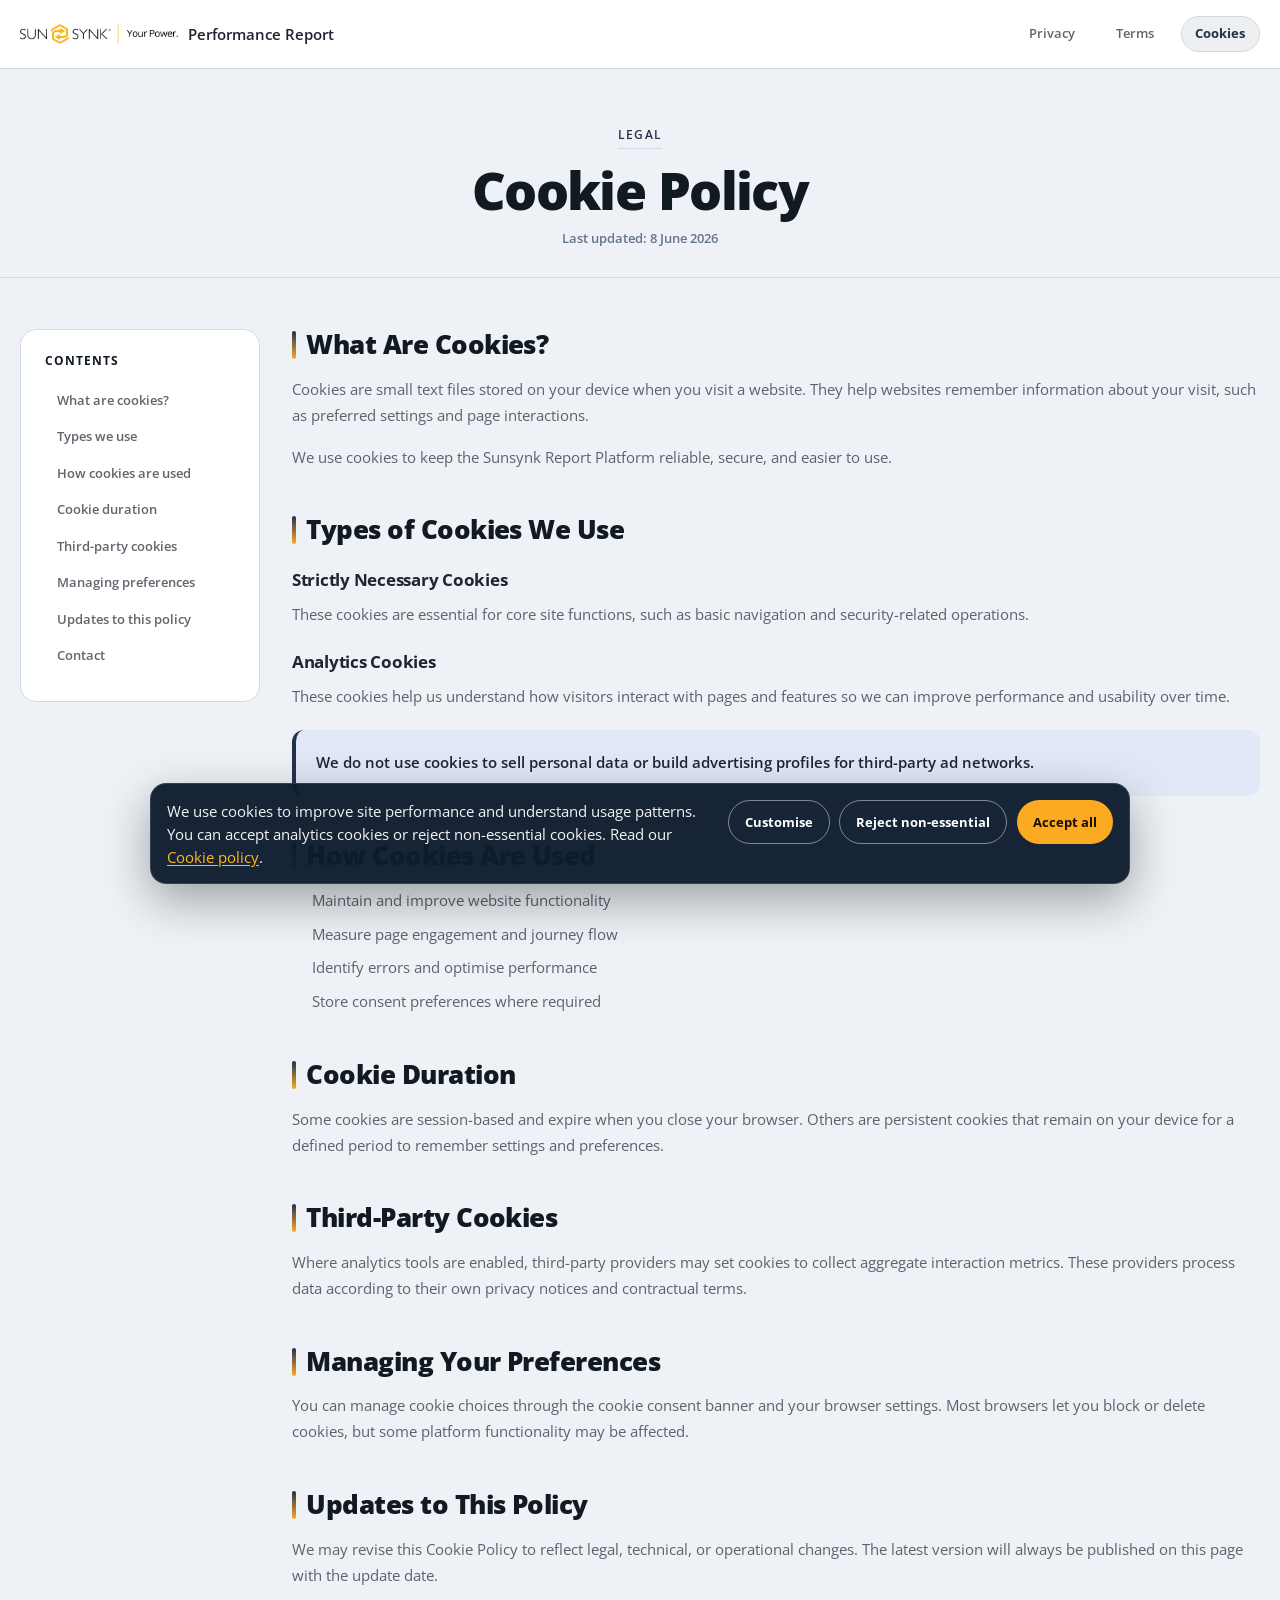
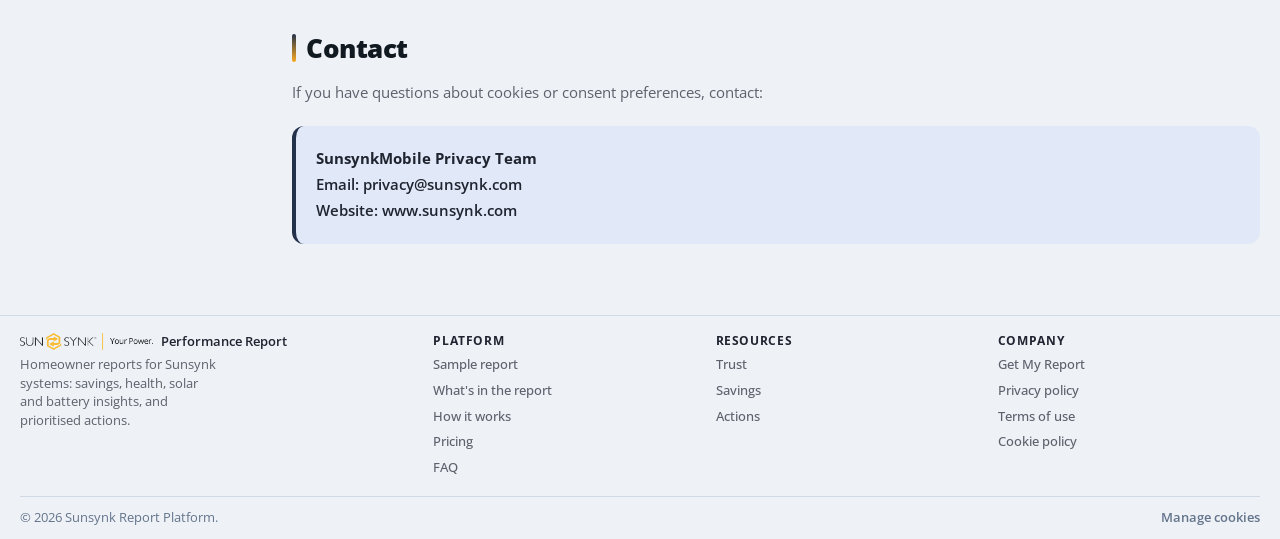
==== commit 1750e021: "Update meta tags and viewport settings across multiple HTML files for improved responsiveness and SE" ====
--- a/cookie-policy/index.html
+++ b/cookie-policy/index.html
@@ -2,9 +2,9 @@
 <html lang="en-GB">
 <head>
   <meta charset="UTF-8" />
-  <meta name="viewport" content="width=device-width, initial-scale=1.0" />
+  <meta name="viewport" content="width=device-width, initial-scale=1.0, viewport-fit=cover" />
   <title>Cookie Policy | Sunsynk Report Platform</title>
-  <meta name="description" content="Cookie policy for the Sunsynk Report Platform explaining cookie types, purpose, duration, and your choices." />
+  <meta name="description" content="Cookie policy for the Sunsynk Report Platform explaining cookie types, purpose, duration and your choices." />
   <link rel="canonical" href="https://sunsynkreports.com/cookie-policy/" />
   <meta name="robots" content="index, follow, max-image-preview:large, max-snippet:-1, max-video-preview:-1" />
   <meta name="googlebot" content="index, follow, max-image-preview:large, max-snippet:-1, max-video-preview:-1" />
@@ -13,11 +13,12 @@
   <link rel="alternate" hreflang="en-GB" href="https://sunsynkreports.com/cookie-policy/" />
   <link rel="alternate" hreflang="x-default" href="https://sunsynkreports.com/cookie-policy/" />
   <link rel="alternate" type="text/plain" title="LLMs.txt" href="https://sunsynkreports.com/llms.txt" />
+  <link rel="alternate" type="text/plain" title="LLMs full context" href="https://sunsynkreports.com/llms-full.txt" />
   <meta property="og:locale" content="en_GB" />
   <meta property="og:image:width" content="1200" />
   <meta property="og:image:height" content="630" />
   <meta property="og:image:type" content="image/jpeg" />
-  <meta property="og:image:alt" content="Sunsynk Report Platform — 30-day performance reports with executive summary and system score" />
+  <meta property="og:image:alt" content="Sunsynk Report Platform: 30-day performance reports with executive summary and system score" />
   <meta name="twitter:site" content="@sunsynkza" />
   <meta name="twitter:creator" content="@sunsynkza" />
   <meta name="theme-color" content="#24314a" />
@@ -27,18 +28,18 @@
   <meta property="og:url" content="https://sunsynkreports.com/cookie-policy/" />
   <meta property="og:title" content="Cookie Policy | Sunsynk Report Platform" />
   <meta property="og:description" content="How Sunsynk Report Platform uses cookies and how you can control preferences." />
-  <meta property="og:image" content="https://sunsynkreports.com/assets/images/og-image.jpg?v=20260716b" />
-  <meta property="og:image:secure_url" content="https://sunsynkreports.com/assets/images/og-image.jpg?v=20260716b" />
+  <meta property="og:image" content="https://sunsynkreports.com/assets/images/og-image.jpg?v=20260723" />
+  <meta property="og:image:secure_url" content="https://sunsynkreports.com/assets/images/og-image.jpg?v=20260723" />
   <meta property="og:site_name" content="Sunsynk Report Platform" />
   <meta name="twitter:card" content="summary_large_image" />
   <meta name="twitter:url" content="https://sunsynkreports.com/cookie-policy/" />
   <meta name="twitter:title" content="Cookie Policy | Sunsynk Report Platform" />
   <meta name="twitter:description" content="How Sunsynk Report Platform uses cookies and how you can control preferences." />
-  <meta name="twitter:image" content="https://sunsynkreports.com/assets/images/og-image.jpg?v=20260716b" />
-  <meta name="twitter:image:alt" content="Sunsynk Report Platform — 30-day performance reports with executive summary and system score" />
+  <meta name="twitter:image" content="https://sunsynkreports.com/assets/images/og-image.jpg?v=20260723" />
+  <meta name="twitter:image:alt" content="Sunsynk Report Platform: 30-day performance reports with executive summary and system score" />
   <link rel="icon" type="image/x-icon" href="/assets/images/favicon.ico" />
   <link rel="shortcut icon" href="/assets/images/favicon.ico" />
-  <link rel="apple-touch-icon" href="/assets/images/apple-touch-icon.png" sizes="180x180" />
+  <link rel="apple-touch-icon" href="/assets/images/favicon.ico" />
   <link rel="preconnect" href="https://fonts.googleapis.com" />
   <link rel="preconnect" href="https://fonts.gstatic.com" crossorigin />
   <link href="https://fonts.googleapis.com/css2?family=Open+Sans:ital,wght@0,400;0,500;0,600;0,700;0,800;1,400&display=swap" rel="stylesheet" />
--- a/assets/css/styles.css
+++ b/assets/css/styles.css
@@ -45,19 +45,24 @@
   --fs-body:.95rem;
   --fs-meta:.82rem;
   --fs-eyebrow:.78rem;
-  --ease:cubic-bezier(.22,.61,.36,1);--spring:cubic-bezier(.22,1,.36,1);
-  --t1:180ms;--t2:320ms;--t3:520ms;--max-w:1400px;
+  /* Apple-like motion curves: soft settle, no bounce */
+  --ease:cubic-bezier(.25,.1,.25,1);
+  --ease-out:cubic-bezier(.22,1,.36,1);
+  --spring:cubic-bezier(.32,.72,0,1);
+  --t1:200ms;--t2:360ms;--t3:560ms;--max-w:1400px;
   --space-1:.5rem;--space-2:.75rem;--space-3:1rem;--space-4:1.25rem;--space-5:1.5rem;--space-6:2rem;
   --grid-gap:1.25rem;--card-pad:1.5rem;--list-gap:.6rem;
   --section-y:clamp(3.5rem,6vw,5.5rem);--section-header-mb:clamp(2rem,4vw,3rem);
   --card-radius:var(--r-lg);
   --nav-h:68px;
   --anchor-gap:12px;
-  --anchor-offset:calc(var(--nav-h) + var(--anchor-gap));
+  --anchor-offset:calc(var(--nav-h) + var(--anchor-gap) + env(safe-area-inset-top, 0px));
+  /* Fine chart grid for dark surfaces (report / data feel) */
+  --surface-grid:url("data:image/svg+xml,%3Csvg xmlns='http://www.w3.org/2000/svg' width='56' height='56' viewBox='0 0 56 56'%3E%3Cpath d='M56 0H0V56' fill='none' stroke='%23ffffff' stroke-opacity='.055' stroke-width='1'/%3E%3Cpath d='M0 28h56M28 0v56' fill='none' stroke='%23ffffff' stroke-opacity='.03' stroke-width='1'/%3E%3C/svg%3E");
 }
 *,*::before,*::after{box-sizing:border-box}
 html{scroll-behavior:smooth;font-size:16px;scroll-padding-top:var(--anchor-offset)}
-body{margin:0;font-family:var(--font);color:var(--brand-ink);background:var(--brand-slate-50);line-height:var(--line-height-relaxed);-webkit-font-smoothing:antialiased;overflow-x:hidden;touch-action:manipulation;-webkit-tap-highlight-color:transparent}
+body{margin:0;font-family:var(--font);color:var(--brand-ink);background:var(--brand-slate-50);line-height:var(--line-height-relaxed);-webkit-font-smoothing:antialiased;overflow-x:hidden;touch-action:manipulation;-webkit-tap-highlight-color:transparent;overflow-wrap:break-word;padding-left:env(safe-area-inset-left);padding-right:env(safe-area-inset-right)}
 h1,h2,h3,h4,h5{margin:0;line-height:var(--line-height-tight);color:var(--brand-ink);font-family:var(--font)}
 h1{font-weight:700;letter-spacing:-.03em}
 h2{font-size:var(--fs-h2);font-weight:700;letter-spacing:-.025em}
@@ -75,17 +80,19 @@
 .skip-link{position:absolute;left:-9999px;top:0;z-index:10000;background:var(--brand-blue-300);color:var(--white);padding:.7rem 1rem;border-radius:0 0 var(--r-sm) var(--r-sm);font-weight:700}
 .skip-link:focus{left:1rem;top:0.5rem}
 
-.cookie-banner{position:fixed;left:1rem;right:1rem;bottom:1rem;z-index:10001;background:rgba(13,28,46,.96);color:var(--white);border:1px solid rgba(255,255,255,.14);border-radius:var(--r-lg);box-shadow:0 16px 48px rgba(0,0,0,.35);padding:1rem 1rem .9rem;max-width:980px;margin:0 auto}
+.cookie-banner{position:fixed;left:max(1rem,env(safe-area-inset-left));right:max(1rem,env(safe-area-inset-right));bottom:max(1rem,env(safe-area-inset-bottom));z-index:10001;background:rgba(13,28,46,.96);color:var(--white);border:1px solid rgba(255,255,255,.14);border-radius:var(--r-lg);box-shadow:0 16px 48px rgba(0,0,0,.35);padding:1rem 1rem .9rem;max-width:980px;margin:0 auto}
 .cookie-banner[hidden]{display:none!important}
 .cookie-banner__inner{display:flex;align-items:flex-start;justify-content:space-between;gap:1rem;flex-wrap:wrap}
 .cookie-banner__text{flex:1 1 360px;font-size:var(--fs-body);line-height:1.5;color:rgba(255,255,255,.95)}
 .cookie-banner__text a{color:var(--gold-light);text-decoration:underline;text-underline-offset:2px}
 .cookie-banner__actions{display:flex;gap:.6rem;flex-wrap:wrap}
-.cookie-btn{border:1.5px solid rgba(255,255,255,.45);background:transparent;color:var(--white);font-weight:700;font-size:var(--fs-meta);border-radius:999px;padding:.55rem 1rem;cursor:pointer;min-height:44px;transition:background var(--t1) ease,transform var(--t1) var(--ease)}
-.cookie-btn:hover{background:rgba(255,255,255,.08)}
-.cookie-btn:active{transform:scale(.97);background:rgba(255,255,255,.12)}
+.cookie-btn{border:1.5px solid rgba(255,255,255,.45);background:transparent;color:var(--white);font-weight:700;font-size:var(--fs-meta);border-radius:999px;padding:.55rem 1rem;cursor:pointer;min-height:44px;transition:background var(--t2) var(--ease),transform var(--t2) var(--ease-out),filter var(--t2) var(--ease)}
+@media(hover:hover) and (pointer:fine){
+  .cookie-btn:hover{background:rgba(255,255,255,.08);transform:scale(1.035)}
+}
+.cookie-btn:active{transform:scale(.98);background:rgba(255,255,255,.12)}
 .cookie-btn.primary{background:var(--gold);color:#1a1000;border:none}
-.cookie-btn.primary:active{filter:brightness(.96)}
+.cookie-btn.primary:active{filter:brightness(.96);transform:scale(.98)}
 
 .cookie-modal-open{overflow:hidden}
 .cookie-modal{position:fixed;inset:0;z-index:10002;display:grid;place-items:center;padding:1rem}
@@ -128,7 +135,7 @@
 }
 
 @media(max-width:640px){
-  .cookie-banner{left:.75rem;right:.75rem;bottom:.75rem;padding:.9rem .9rem .85rem}
+  .cookie-banner{left:max(.75rem,env(safe-area-inset-left));right:max(.75rem,env(safe-area-inset-right));bottom:max(.75rem,env(safe-area-inset-bottom));padding:.9rem .9rem .85rem}
   .cookie-banner__actions{width:100%}
   .cookie-btn{flex:1 1 calc(50% - .3rem);text-align:center}
   .cookie-modal{padding:.75rem}
@@ -144,11 +151,16 @@
 .section-dark{background:var(--brand-slate-100)}
 .section-cta{background:var(--brand-slate-50);position:relative;overflow:hidden}
 .section-cta::before{content:none}
-.section-header[id],.cta-body[id],#hero{scroll-margin-top:var(--anchor-offset)}
+.section-cta-dark{background:var(--brand-blue-300);background-image:var(--surface-grid);background-size:56px 56px}
+.section-cta-dark .eyebrow-light{color:var(--brand-yellow-200)}
+.section-cta-dark .eyebrow-light::after{background:rgba(255,255,255,.25)}
+.section-cta-dark .h-light,.section-cta-dark .cta-body h2{color:var(--white)}
+.section-cta-dark .cta-sub,.section-cta-dark .s-muted{color:rgba(255,255,255,.72)}
+.section-header[id],.cta-body[id],#hero,#metrics,#features{scroll-margin-top:var(--anchor-offset)}
 .section-header{max-width:680px;margin-bottom:var(--section-header-mb);transform:none;will-change:auto}
 .section-header.center{margin-inline:auto;text-align:center}
 .section-slate{background:var(--brand-slate-50)}
-.section-sub{margin-top:var(--space-2);font-size:var(--fs-body);line-height:1.6}
+.section-sub{margin-top:var(--space-2);font-size:var(--fs-body);line-height:1.6;text-wrap:pretty}
 .s-muted{color:var(--slate-500)}
 
 /* PAGE LOADER */
@@ -167,30 +179,36 @@
 .h-light{color:var(--slate-900)}
 
 /* BUTTONS */
-.btn{display:inline-flex;align-items:center;justify-content:center;gap:.45rem;font-family:var(--font);font-weight:600;font-size:var(--fs-body);border-radius:var(--r-md);padding:.85rem 1.6rem;border:none;cursor:pointer;position:relative;overflow:hidden;isolation:isolate;transition:transform var(--t1) ease,background var(--t1) ease,border-color var(--t1) ease,filter var(--t1) ease;white-space:nowrap;text-decoration:none;-webkit-tap-highlight-color:transparent;touch-action:manipulation}
-.btn:active,.btn.is-pressed{transform:translateY(1px);filter:brightness(.98)}
+.btn{display:inline-flex;align-items:center;justify-content:center;gap:.45rem;font-family:var(--font);font-weight:600;font-size:var(--fs-body);border-radius:var(--r-md);padding:.85rem 1.6rem;min-height:44px;border:none;cursor:pointer;position:relative;overflow:hidden;isolation:isolate;transition:transform var(--t2) var(--ease-out),background var(--t2) var(--ease),border-color var(--t2) var(--ease),filter var(--t2) var(--ease),box-shadow var(--t2) var(--ease);white-space:nowrap;text-decoration:none;-webkit-tap-highlight-color:transparent;touch-action:manipulation}
+.btn:active,.btn.is-pressed{transform:scale(.98);filter:brightness(.98)}
 .btn-primary{background:var(--brand-blue-300);color:var(--white)}
 .btn-primary:hover{background:var(--brand-blue-100)}
 .btn-primary:disabled,.btn-primary[disabled]{cursor:not-allowed;opacity:.6}
 .btn-gold{background:var(--brand-yellow-200);color:var(--brand-ink)}
 .btn-gold::after{content:none}
-.btn-gold-outline{display:inline-flex;align-items:center;font-weight:700;font-size:var(--fs-body);color:var(--gold-dark);gap:.4rem;background:transparent;border:1.5px solid var(--gold-dark);border-radius:var(--r-f);padding:.55rem 1.1rem;transition:transform var(--t1) var(--ease),background var(--t1) ease,color var(--t1) ease,border-color var(--t1) ease,box-shadow var(--t1) ease;text-decoration:none;-webkit-tap-highlight-color:transparent}
-.btn-gold-outline:active{background:rgba(255,184,0,.1);transform:scale(.97)}
-.btn-outline{background:transparent;color:var(--blue);border:1.5px solid var(--blue);transition:transform var(--t1) var(--ease),background var(--t1) ease,color var(--t1) ease,border-color var(--t1) ease,box-shadow var(--t1) ease}
-.btn-outline:active{background:rgba(30,94,255,.12);transform:scale(.97)}
-.btn-outline-dark{background:var(--white);color:var(--brand-ink);border:1px solid var(--brand-slate-200);transition:transform var(--t1) ease,background var(--t1) ease,border-color var(--t1) ease}
-.btn-outline-dark:active{background:var(--brand-slate-50);border-color:var(--brand-slate-300);transform:translateY(1px)}
+.btn-gold-outline{display:inline-flex;align-items:center;justify-content:center;font-weight:700;font-size:var(--fs-body);color:var(--gold-dark);gap:.4rem;background:transparent;border:1.5px solid var(--gold-dark);border-radius:var(--r-f);padding:.55rem 1.1rem;min-height:44px;transition:transform var(--t2) var(--ease-out),background var(--t2) var(--ease),color var(--t2) var(--ease),border-color var(--t2) var(--ease),box-shadow var(--t2) var(--ease);text-decoration:none;-webkit-tap-highlight-color:transparent}
+.btn-gold-outline:active{background:rgba(255,184,0,.1);transform:scale(.98)}
+.btn-outline{background:transparent;color:var(--blue);border:1.5px solid var(--blue);transition:transform var(--t2) var(--ease-out),background var(--t2) var(--ease),color var(--t2) var(--ease),border-color var(--t2) var(--ease),box-shadow var(--t2) var(--ease)}
+.btn-outline:active{background:rgba(30,94,255,.12);transform:scale(.98)}
+.btn-outline-dark{background:var(--white);color:var(--brand-ink);border:1px solid var(--brand-slate-200);transition:transform var(--t2) var(--ease-out),background var(--t2) var(--ease),border-color var(--t2) var(--ease),box-shadow var(--t2) var(--ease)}
+.btn-outline-dark:active{background:var(--brand-slate-50);border-color:var(--brand-slate-300);transform:scale(.98)}
+.btn-soft{background:var(--white);color:var(--brand-ink);border:1px solid var(--brand-slate-200)}
+.btn-soft:active{background:var(--brand-slate-50);transform:scale(.98)}
+.btn-ghost{background:transparent;color:rgba(255,255,255,.95);border:1.5px solid rgba(255,255,255,.45)}
+.btn-ghost:hover{background:rgba(255,255,255,.08);border-color:rgba(255,255,255,.7)}
+.btn-ghost:active{background:rgba(255,255,255,.12);transform:scale(.98)}
 .btn-sm{font-size:var(--fs-meta);padding:.65rem 1.2rem;min-height:2.75rem}
 .w-full{width:100%;justify-content:center}
 @media(hover:hover) and (pointer:fine){
-  .btn:hover{filter:brightness(.99)}
-  .btn:hover:active,.btn.is-pressed:hover{transform:translateY(1px);filter:brightness(.98)}
+  .btn:hover,.btn-gold-outline:hover{transform:scale(1.035);filter:brightness(1.02)}
+  .btn:hover:active,.btn.is-pressed:hover,.btn-gold-outline:hover:active{transform:scale(.98);filter:brightness(.98)}
   .btn-primary:hover{background:var(--brand-blue-100)}
-  .btn-gold:hover{filter:brightness(1.02)}
+  .btn-gold:hover{filter:brightness(1.03)}
   .btn-gold-outline:hover{background:var(--gold-soft)}
   .btn-outline:hover{background:color-mix(in srgb, var(--brand-blue-300) 6%, transparent)}
   .btn-outline-dark:hover{border-color:var(--brand-slate-300);background:var(--brand-slate-50)}
   .btn-soft:hover{background:var(--brand-slate-50);border-color:var(--brand-slate-300)}
+  .btn-ghost:hover{filter:brightness(1.02)}
 }
 
 /* BADGES */
@@ -198,7 +216,7 @@
 .badge-warn{background:#fff1e0;color:#9a3412;border:1px solid #f0c7a0}
 
 /* NAV */
-.nav{position:sticky;top:0;z-index:200;background:var(--white);border-bottom:1px solid var(--brand-slate-200);transition:box-shadow var(--t2) ease}
+.nav{position:sticky;top:0;z-index:200;background:var(--white);border-bottom:1px solid var(--brand-slate-200);transition:box-shadow var(--t2) ease;padding-top:env(safe-area-inset-top)}
 .nav.scrolled{box-shadow:none}
 .nav-inner{height:68px;display:flex;align-items:center;gap:1.25rem}
 .nav-brand{display:inline-flex;align-items:center;gap:.65rem;color:var(--brand-ink);font-weight:600;font-size:var(--fs-body);transition:opacity var(--t1) ease;text-decoration:none;flex:0 0 auto}
@@ -214,7 +232,7 @@
 }
 .nav-menu a.active{font-weight:700}
 .nav-menu a:active{transform:translateY(1px)}
-.nav-toggle{display:none;flex-direction:column;gap:4px;border:1px solid var(--slate-200);background:var(--white);border-radius:var(--r-sm);width:42px;height:40px;align-items:center;justify-content:center;padding:0;transition:border-color var(--t1) ease,background var(--t1) ease,transform var(--t1) var(--ease),box-shadow var(--t1) ease;-webkit-tap-highlight-color:transparent}
+.nav-toggle{display:none;flex-direction:column;gap:4px;border:1px solid var(--slate-200);background:var(--white);border-radius:var(--r-sm);width:44px;height:44px;align-items:center;justify-content:center;padding:0;transition:border-color var(--t1) ease,background var(--t1) ease,transform var(--t1) var(--ease),box-shadow var(--t1) ease;-webkit-tap-highlight-color:transparent}
 .nav-toggle:active{background:var(--slate-50);transform:scale(.94)}
 .nav-toggle:focus-visible{outline:3px solid var(--blue);outline-offset:2px}
 .nav-toggle span{display:block;width:18px;height:2px;background:var(--slate-800);border-radius:1px;transition:transform var(--t1) var(--ease),opacity var(--t1) ease,background var(--t1) ease;transform-origin:center}
@@ -228,17 +246,26 @@
 body.nav-open{overflow:hidden}
 
 /* HERO */
-.hero{min-height:auto;background:var(--brand-slate-50);position:relative;overflow:hidden;display:flex;align-items:flex-start;padding:clamp(3.5rem,7vw,5rem) 0 clamp(1.5rem,3vw,2.5rem)}
+.hero{min-height:auto;background:var(--brand-blue-300);position:relative;overflow:hidden;display:flex;align-items:flex-start;padding:clamp(3.5rem,7vw,5rem) 0 clamp(2rem,4vw,3rem)}
+.hero-atmosphere{position:absolute;inset:0;pointer-events:none;z-index:0;background-image:var(--surface-grid);background-size:56px 56px;background-position:center top;transform:translate3d(calc((var(--hero-spot-x,50) - 50) * .06px), calc((var(--hero-spot-y,40) - 40) * .04px), 0);transition:transform .85s var(--ease-out);contain:paint;box-shadow:inset 0 -80px 100px -60px rgba(0,0,0,.35)}
+.hero-atmosphere::after{content:'';position:absolute;inset:0;background:radial-gradient(circle 20rem at calc(var(--hero-spot-x,50) * 1%) calc(var(--hero-spot-y,40) * 1%), color-mix(in srgb, var(--brand-yellow-200) 12%, transparent), transparent 62%);opacity:0;transition:opacity .55s var(--ease);pointer-events:none}
+body.is-pointing .hero-atmosphere::after{opacity:1}
+.hero-particles{position:absolute;inset:0;z-index:0;pointer-events:none;overflow:hidden;contain:paint}
+.hero-particles span{position:absolute;bottom:-1rem;width:3px;height:3px;border-radius:50%;background:color-mix(in srgb, var(--brand-yellow-200) 70%, transparent);animation:particleDrift 18s linear infinite;opacity:0}
+.hero-particles span:nth-child(1){left:12%;animation-delay:0s;animation-duration:20s}
+.hero-particles span:nth-child(2){left:28%;width:2px;height:2px;animation-delay:3s;animation-duration:16s}
+.hero-particles span:nth-child(3){left:46%;animation-delay:6s;animation-duration:22s}
+.hero-particles span:nth-child(4){left:62%;width:2px;height:2px;animation-delay:2s;animation-duration:15s}
+.hero-particles span:nth-child(5){left:78%;animation-delay:5s;animation-duration:19s}
+.hero-particles span:nth-child(6){left:90%;width:2px;height:2px;animation-delay:8s;animation-duration:21s}
 .hero-layout{position:relative;z-index:1;display:flex;flex-direction:column;align-items:center;text-align:center;gap:clamp(2rem,4vw,3rem);width:100%}
 .hero-centered .hero-text{display:flex;flex-direction:column;align-items:center;width:100%;max-width:56rem;gap:0}
-.hero-brand{font-size:var(--fs-eyebrow);letter-spacing:.1em;text-transform:uppercase;font-weight:600;color:var(--brand-blue-300);margin:0 0 1.1rem}
-.hero-text h1{color:var(--brand-ink);font-size:var(--fs-display);margin:0 0 1rem;line-height:var(--line-height-tight);max-width:24em;letter-spacing:-.03em;text-wrap:balance;font-weight:700}
-.hero-sub{color:color-mix(in srgb, var(--brand-ink) 70%, transparent);font-size:var(--fs-body);max-width:42rem;line-height:var(--line-height-relaxed);margin:0 auto;text-wrap:pretty}
+.hero-brand{font-size:var(--fs-eyebrow);letter-spacing:.1em;text-transform:uppercase;font-weight:600;color:var(--brand-yellow-200);margin:0 0 1.1rem}
+.hero-text h1{color:var(--white);font-size:var(--fs-display);margin:0 0 1rem;line-height:var(--line-height-tight);max-width:24em;letter-spacing:-.03em;text-wrap:balance;font-weight:700}
+.hero-sub{color:rgba(255,255,255,.78);font-size:var(--fs-body);max-width:42rem;line-height:var(--line-height-relaxed);margin:0 auto;text-wrap:pretty}
 .hero-actions{display:flex;flex-wrap:wrap;justify-content:center;align-items:center;gap:.75rem;margin-top:1.6rem}
-.btn-soft{background:var(--white);color:var(--brand-ink);border:1px solid var(--brand-slate-200)}
-.btn-soft:active{background:var(--brand-slate-50)}
 .hero-actions .btn{border-radius:var(--r-md);padding:.8rem 1.55rem;min-height:2.75rem;min-width:10.5rem}
-.hero-preview{position:relative;width:min(1100px,100%);margin:0 auto;align-self:center}
+.hero-preview{position:relative;width:min(1100px,100%);margin:0 auto;align-self:center;animation:heroDrift 12s var(--ease) infinite}
 .hero-product{
   position:relative;
   z-index:1;
@@ -246,10 +273,14 @@
   width:100%;
   border-radius:var(--r-xl);
   background:var(--white);
-  border:1px solid var(--brand-slate-200);
+  border:1px solid rgba(255,255,255,.18);
   overflow:hidden;
-  box-shadow:0 10px 28px color-mix(in srgb, var(--brand-ink) 8%, transparent);
-  animation:heroProductFloat 8s ease-in-out infinite;
+  box-shadow:
+    0 0 0 1px color-mix(in srgb, var(--brand-yellow-200) 18%, transparent),
+    0 24px 60px rgba(0,0,0,.35);
+  animation:heroProductFloat 14s var(--ease) infinite;
+  transition:box-shadow var(--t3) var(--ease),border-color var(--t2) var(--ease);
+  contain:layout paint style;
 }
 .hero-product::after{
   content:'';
@@ -266,26 +297,158 @@
     transparent 100%
   );
   transform:translateX(-120%);
-  animation:heroSheen 9.5s ease-in-out infinite;
+  animation:heroSheen 14s var(--ease) infinite;
 }
 .hero-product-chrome{display:flex;align-items:center;gap:.4rem;padding:.65rem 1rem;background:var(--brand-slate-50);border-bottom:1px solid var(--brand-slate-200);position:relative;z-index:1}
 .hero-product-dot{width:8px;height:8px;border-radius:50%;background:var(--brand-slate-300);flex:0 0 auto}
 .hero-product-dot:nth-child(2){animation:heroDotPulse 3.2s ease-in-out infinite}
-.hero-product-url{margin-left:.55rem;font-size:var(--fs-eyebrow);font-weight:600;color:color-mix(in srgb, var(--brand-ink) 55%, transparent);letter-spacing:.02em}
+.hero-product-url{margin-left:.55rem;font-size:var(--fs-eyebrow);font-weight:600;color:color-mix(in srgb, var(--brand-ink) 55%, transparent);letter-spacing:.02em;min-width:0;overflow:hidden;text-overflow:ellipsis;white-space:nowrap}
 .hero-product img{display:block;width:100%;height:auto;position:relative;z-index:1}
 
 @keyframes heroProductFloat{
-  0%,100%{transform:translateY(0)}
-  50%{transform:translateY(-6px)}
+  0%,100%{transform:translate3d(0,0,0)}
+  50%{transform:translate3d(0,-4px,0)}
 }
 @keyframes heroSheen{
-  0%,62%{transform:translateX(-120%);opacity:0}
-  70%{opacity:.7}
-  78%,100%{transform:translateX(120%);opacity:0}
+  0%,68%{transform:translate3d(-120%,0,0);opacity:0}
+  74%{opacity:.55}
+  82%,100%{transform:translate3d(120%,0,0);opacity:0}
 }
 @keyframes heroDotPulse{
   0%,100%{opacity:.7}
   50%{opacity:1}
+}
+
+/* METRICS STRIP */
+.metrics-strip{background:var(--brand-slate-50);border-bottom:1px solid var(--brand-slate-200);padding:clamp(2rem,4vw,2.75rem) 0}
+.metrics-grid{display:grid;grid-template-columns:repeat(4,1fr);gap:0;border:1px solid var(--brand-slate-200);border-radius:var(--card-radius);overflow:hidden;background:var(--brand-slate-50)}
+.metrics-item{padding:clamp(1.25rem,3vw,1.75rem) 1.25rem;text-align:center;border-right:1px solid var(--brand-slate-200);position:relative;background:var(--white);transition:background var(--t2) var(--ease);-webkit-tap-highlight-color:transparent}
+.metrics-item:last-child{border-right:none}
+.metrics-item.is-tracking,.metrics-item.is-lit{background:var(--brand-slate-50);z-index:1}
+.metrics-value{margin:0;font-size:clamp(1.65rem,3vw,2.15rem);font-weight:800;letter-spacing:-.03em;color:var(--brand-ink);line-height:1.1;transition:transform var(--t2) var(--ease-out),color var(--t2) var(--ease)}
+.metrics-item.is-lit .metrics-value{color:var(--brand-blue-300);transform:translateY(-2px)}
+.metrics-label{margin:.45rem 0 0;font-size:var(--fs-meta);font-weight:600;color:var(--slate-600)}
+.metrics-note{margin:1rem 0 0;text-align:center;font-size:var(--fs-eyebrow);color:var(--slate-500)}
+@media(hover:hover) and (pointer:fine){
+  .metrics-item:hover{background:var(--brand-slate-50)}
+}
+
+/* FEATURE TABS */
+.section-features{background:var(--brand-slate-50);padding:0}
+.section-features-scroll{padding:0}
+.feature-scroll-track{position:relative;height:calc(100vh * 2.2);height:calc(100dvh * 2.2);min-height:1500px}
+.feature-sticky{
+  position:sticky;
+  top:var(--anchor-offset);
+  padding:clamp(2.5rem,5vw,4rem) 0 clamp(2rem,4vw,3rem);
+  display:flex;
+  flex-direction:column;
+  gap:clamp(1.25rem,3vw,1.75rem);
+  min-height:calc(100vh - var(--anchor-offset) - 1rem);
+  min-height:calc(100dvh - var(--anchor-offset) - 1rem);
+  justify-content:center;
+}
+.feature-scroll-track.is-static{height:auto;min-height:0}
+.feature-scroll-track.is-static .feature-sticky{position:static;min-height:0;padding:var(--section-y) 0;justify-content:flex-start}
+.feature-scroll-track.is-static .feature-progress{display:none}
+.feature-hint-static{display:none}
+.feature-scroll-track.is-static .feature-hint-scrub{display:none}
+.feature-scroll-track.is-static .feature-hint-static{display:inline}
+
+/* Cursor “Scroll” cue while locked in feature scrub */
+.feature-scroll-cue{
+  position:fixed;
+  left:0;
+  top:0;
+  z-index:60;
+  pointer-events:none;
+  opacity:0;
+  width:5.5rem;
+  height:5.5rem;
+  margin:0;
+  transform:translate3d(-40px,-40px,0) translate(-50%,-50%);
+  transition:opacity .35s var(--ease);
+  contain:layout style;
+}
+.feature-scroll-cue.is-visible{opacity:1}
+.feature-scroll-cue__spin{
+  position:absolute;
+  inset:0;
+  transform:translateZ(0);
+  backface-visibility:hidden;
+}
+.feature-scroll-cue__spin svg{
+  width:100%;
+  height:100%;
+  display:block;
+  overflow:visible;
+}
+.feature-scroll-cue__spin text{
+  fill:var(--brand-blue-300);
+  font-family:var(--font);
+  font-size:10.5px;
+  font-weight:700;
+  letter-spacing:.32em;
+  text-transform:uppercase;
+}
+@media(hover:none),(pointer:coarse){
+  .feature-scroll-cue{display:none!important}
+}
+@media(prefers-reduced-motion:reduce){
+  .feature-scroll-cue{display:none!important}
+}
+.feature-tabs{display:flex;flex-direction:column;gap:1.5rem;max-width:960px;margin-inline:auto;width:100%}
+.feature-tablist{position:relative;display:flex;flex-wrap:wrap;justify-content:center;gap:.4rem;padding:.35rem;background:var(--white);border:1px solid var(--brand-slate-200);border-radius:var(--r-lg)}
+.feature-tab-pill{
+  position:absolute;
+  top:0;
+  left:0;
+  z-index:0;
+  border-radius:var(--r-md);
+  background:var(--brand-blue-300);
+  box-shadow:inset 0 0 0 1.5px color-mix(in srgb, var(--brand-yellow-200) 70%, transparent);
+  pointer-events:none;
+  transform:translate3d(0,0,0);
+  transition:transform .5s var(--ease-out),width .5s var(--ease-out),height .5s var(--ease-out),opacity .35s var(--ease);
+  will-change:transform,width,height;
+}
+.feature-tab{appearance:none;border:none;background:transparent;color:var(--slate-600);font-family:var(--font);font-size:var(--fs-body);font-weight:600;padding:.7rem 1.15rem;border-radius:var(--r-md);cursor:pointer;min-height:44px;position:relative;z-index:1;transition:color .45s var(--ease),background .35s var(--ease),transform var(--t2) var(--ease-out);-webkit-tap-highlight-color:transparent}
+.feature-tab:hover{color:var(--brand-blue-300);background:var(--brand-slate-50)}
+.feature-tab:active{transform:scale(.98)}
+.feature-tab[aria-selected="true"]{background:transparent;color:var(--white);box-shadow:none}
+.feature-tab[aria-selected="true"]:hover{background:transparent;color:var(--white)}
+.feature-tab:focus-visible{outline:none;box-shadow:0 0 0 var(--focus-ring-offset) var(--brand-white),0 0 0 calc(var(--focus-ring-offset) + var(--focus-ring-width)) var(--focus-ring-color)}
+.feature-panels{position:relative}
+.feature-panel{display:none;grid-template-columns:1.4fr .9fr;gap:clamp(1.25rem,3vw,2rem);align-items:stretch;padding:clamp(1.5rem,3vw,2rem);background:var(--white);border:1px solid var(--brand-slate-200);border-radius:var(--card-radius);position:relative;overflow:hidden;transition:box-shadow var(--t3) var(--ease),border-color var(--t2) var(--ease),transform .5s var(--ease-out)}
+.feature-panel.is-active{display:grid;animation:featurePanelIn .85s var(--ease-out) both}
+.feature-panel-copy,.feature-panel-stat{position:relative;z-index:1}
+.feature-panel-copy h3{margin:0 0 .65rem;color:var(--brand-ink)}
+.feature-panel-copy > p{margin:0 0 1rem;line-height:1.6;color:var(--slate-600)}
+.feature-panel-list{display:grid;gap:.55rem;margin:0;padding:0;list-style:none}
+.feature-panel-list li{position:relative;padding-left:1.15rem;font-size:var(--fs-body);color:var(--slate-700);line-height:1.45;transition:transform var(--t2) var(--ease-out)}
+.feature-panel.is-active .feature-panel-list li{opacity:0;animation:fadeUp .7s var(--ease-out) both}
+.feature-panel.is-active .feature-panel-list li:nth-child(1){animation-delay:.14s}
+.feature-panel.is-active .feature-panel-list li:nth-child(2){animation-delay:.24s}
+.feature-panel.is-active .feature-panel-list li:nth-child(3){animation-delay:.34s}
+.feature-panel-list li::before{content:'';position:absolute;left:0;top:.55em;width:.45rem;height:.45rem;border-radius:50%;background:var(--brand-yellow-200)}
+.feature-panel-stat{display:flex;flex-direction:column;justify-content:center;align-items:center;text-align:center;padding:1.35rem 1.4rem;border-radius:var(--r-lg);background:linear-gradient(160deg, var(--brand-blue-300), var(--brand-black-100));color:var(--white);min-height:11rem;transition:transform var(--t3) var(--ease-out)}
+.feature-panel.is-lit .feature-panel-stat{transform:translateY(-2px)}
+.feature-panel-stat-label{margin:0;font-size:var(--fs-eyebrow);font-weight:600;letter-spacing:.08em;text-transform:uppercase;color:rgba(255,255,255,.65)}
+.feature-panel-stat-value{margin:.35rem 0;font-size:clamp(2.4rem,5vw,3.25rem);font-weight:800;letter-spacing:-.04em;line-height:1;color:var(--brand-yellow-200)}
+.feature-panel-stat-note{margin:0;font-size:var(--fs-meta);color:rgba(255,255,255,.75);line-height:1.4;max-width:18ch}
+.feature-progress{height:3px;border-radius:999px;background:var(--brand-slate-200);overflow:hidden;margin-top:.15rem}
+.feature-progress-fill{display:block;height:100%;width:0%;border-radius:inherit;background:linear-gradient(90deg, var(--brand-yellow-200), var(--brand-yellow));will-change:width}
+@keyframes featurePanelIn{
+  from{opacity:0;transform:translateY(10px)}
+  to{opacity:1;transform:translateY(0)}
+}
+@media(prefers-reduced-motion:reduce){
+  .feature-scroll-track{height:auto;min-height:0}
+  .feature-sticky{position:static;min-height:0;padding:var(--section-y) 0}
+  .feature-progress{display:none}
+  .feature-hint-scrub{display:none}
+  .feature-hint-static{display:inline}
+  .feature-tab-pill{transition:none}
 }
 
 /* SCORE CARD */
@@ -294,14 +457,14 @@
 .ring-wrap{display:flex;justify-content:center;margin:.25rem 0 1.25rem}
 .ring{width:170px;height:170px;transform:rotate(-90deg);overflow:visible}
 .ring-track{fill:none;stroke:var(--slate-150,rgba(209,224,246,.5));stroke-width:11}
-.ring-progress{fill:none;stroke:url(#ringGrad);stroke-width:11;stroke-linecap:round;transition:stroke-dashoffset 1.5s cubic-bezier(.34,1.1,.64,1)}
+.ring-progress{fill:none;stroke:url(#ringGrad);stroke-width:11;stroke-linecap:round;transition:stroke-dashoffset 1.8s var(--ease-out)}
 .ring-num{fill:var(--slate-900);font-family:var(--font);font-size:34px;font-weight:800;transform:rotate(90deg);transform-origin:90px 90px}
 .ring-denom{fill:var(--slate-500);font-family:var(--font);font-size:14px;font-weight:600;transform:rotate(90deg);transform-origin:90px 90px}
 .score-list{display:grid;gap:.6rem}
 .score-row{display:grid;grid-template-columns:1fr auto auto;align-items:center;gap:.65rem}
 .score-name{font-size:.76rem;color:var(--slate-600);font-weight:600;min-width:0;overflow:hidden;text-overflow:ellipsis;white-space:nowrap}
 .score-bar{width:88px;max-width:100%;height:5px;background:var(--slate-100);border-radius:3px;overflow:hidden}
-.score-fill{height:100%;background:var(--c,var(--gold));border-radius:inherit;width:0;transition:width 1.3s cubic-bezier(.34,1.1,.64,1)}
+.score-fill{height:100%;background:var(--c,var(--gold));border-radius:inherit;width:0;transition:width 1.6s var(--ease-out)}
 .score-val{font-size:.76rem;font-weight:800;min-width:26px;text-align:right;color:var(--c,var(--slate-800))}
 .score-row{position:relative;transition:transform var(--t1) ease,background var(--t1) ease;border-radius:6px;padding:.15rem .2rem;margin-inline:-.2rem;-webkit-tap-highlight-color:transparent}
 .score-row:active{background:rgba(30,94,255,.05);transform:scale(.99)}
@@ -312,7 +475,7 @@
 .ring-wrap.interactive{cursor:pointer;transition:transform var(--t1) ease}
 .ring-wrap.interactive:active{transform:scale(.98)}
 .ring-wrap.interactive.is-tapped .ring-progress{filter:drop-shadow(0 0 12px rgba(30,94,255,.45))}
-.ring-wrap.interactive .ring-progress{filter:drop-shadow(0 0 8px rgba(30,94,255,.35));transition:filter var(--t1) ease,stroke-dashoffset 1.5s cubic-bezier(.34,1.1,.64,1)}
+.ring-wrap.interactive .ring-progress{filter:drop-shadow(0 0 8px rgba(30,94,255,.35));transition:filter var(--t2) var(--ease),stroke-dashoffset 1.8s var(--ease-out)}
 .score-more{margin:.85rem 0 0;font-size:.72rem;font-weight:600;color:var(--slate-500);text-align:center;line-height:1.4}
 
 /* VALUE STRIP */
@@ -435,9 +598,9 @@
 .bcc-sub{font-size:var(--fs-eyebrow);color:var(--slate-500);margin-top:.2rem}
 .dist-chart{margin-top:1.25rem}
 .dist-bars-row{display:flex;align-items:flex-end;gap:6px;height:120px;border-bottom:1px solid var(--slate-100);padding-bottom:2px}
-.db{flex:1;display:flex;flex-direction:column;justify-content:flex-end;position:relative;cursor:pointer;transition:transform .22s var(--spring)}
+.db{flex:1;display:flex;flex-direction:column;justify-content:flex-end;position:relative;cursor:pointer;transition:transform .35s var(--ease-out)}
 .db span{font-size:.6rem;color:var(--slate-500);text-align:center;margin-top:4px;white-space:nowrap}
-.db::before{content:'';display:block;border-radius:3px 3px 0 0;transform:scaleY(0);transform-origin:bottom;transition:transform .75s var(--spring);background:var(--slate-300);height:calc(var(--bh,0) * 1px)}
+.db::before{content:'';display:block;border-radius:3px 3px 0 0;transform:scaleY(0);transform-origin:bottom;transition:transform .95s var(--ease-out);background:var(--slate-300);height:calc(var(--bh,0) * 1px)}
 .db.anim::before{transform:scaleY(1)}
 .db:hover::before,.db.is-active::before{filter:saturate(1.15) brightness(1.05);box-shadow:0 0 0 1px rgba(15,23,42,.08),0 8px 20px rgba(15,23,42,.12)}
 .db.is-active{transform:translateY(-1px)}
@@ -458,7 +621,7 @@
 .leg-dash{display:inline-block;width:14px;height:2px;background:repeating-linear-gradient(90deg,var(--green-fill) 0,var(--green-fill) 4px,transparent 4px,transparent 7px)}
 
 /* Shared chart tooltip */
-.chart-tooltip{position:fixed;z-index:1200;pointer-events:none;opacity:0;transform:translate(-50%,-10px) scale(.96);transition:opacity .14s ease,transform .14s ease;max-width:220px;padding:.55rem .65rem;border-radius:var(--r-md);background:rgba(15,23,42,.92);color:#fff;font-size:.74rem;line-height:1.35;font-weight:600;box-shadow:0 10px 28px rgba(15,23,42,.35);border:1px solid rgba(255,255,255,.15)}
+.chart-tooltip{position:fixed;z-index:1200;pointer-events:none;opacity:0;transform:translate(-50%,-10px) scale(.96);transition:opacity .22s var(--ease),transform .22s var(--ease-out);max-width:220px;padding:.55rem .65rem;border-radius:var(--r-md);background:rgba(15,23,42,.92);color:#fff;font-size:.74rem;line-height:1.35;font-weight:600;box-shadow:0 10px 28px rgba(15,23,42,.35);border:1px solid rgba(255,255,255,.15)}
 .chart-tooltip.show{opacity:1;transform:translate(-50%,-14px) scale(1)}
 .chart-tooltip strong{display:block;font-size:.72rem;font-weight:700;color:#e2e8f0;margin-bottom:.1rem}
 .dist-live-legend,.clip-live-legend{margin-top:.65rem;font-size:.74rem;font-weight:600;color:var(--slate-600);padding:.45rem .6rem;border:1px solid var(--slate-200);border-radius:var(--r-md);background:var(--slate-50)}
@@ -474,7 +637,7 @@
 .pricing-header .section-header{max-width:640px;margin-bottom:0}
 .currency-picker{display:flex;flex-direction:column;gap:.45rem;min-width:min(260px,100%);margin-bottom:.15rem}
 .currency-picker label{font-size:var(--fs-eyebrow);font-weight:700;letter-spacing:.06em;text-transform:uppercase;color:var(--slate-500)}
-.currency-picker select{appearance:none;-webkit-appearance:none;width:100%;padding:.7rem 2.4rem .7rem .95rem;border:1.5px solid var(--slate-400);border-radius:var(--r-md);background:var(--white) url("data:image/svg+xml,%3Csvg xmlns='http://www.w3.org/2000/svg' width='16' height='16' viewBox='0 0 24 24' fill='none' stroke='%233d5370' stroke-width='2'%3E%3Cpolyline points='6 9 12 15 18 9'/%3E%3C/svg%3E") right .85rem center/16px no-repeat;color:var(--slate-800);font-family:var(--font);font-size:var(--fs-body);font-weight:600;box-shadow:var(--sh-sm);cursor:pointer;transition:border-color var(--t1) ease,box-shadow var(--t1) ease,transform var(--t1) ease;-webkit-tap-highlight-color:transparent}
+.currency-picker select{appearance:none;-webkit-appearance:none;width:100%;min-height:44px;padding:.7rem 2.4rem .7rem .95rem;border:1.5px solid var(--slate-400);border-radius:var(--r-md);background:var(--white) url("data:image/svg+xml,%3Csvg xmlns='http://www.w3.org/2000/svg' width='16' height='16' viewBox='0 0 24 24' fill='none' stroke='%233d5370' stroke-width='2'%3E%3Cpolyline points='6 9 12 15 18 9'/%3E%3C/svg%3E") right .85rem center/16px no-repeat;color:var(--slate-800);font-family:var(--font);font-size:var(--fs-body);font-weight:600;box-shadow:var(--sh-sm);cursor:pointer;transition:border-color var(--t1) ease,box-shadow var(--t1) ease,transform var(--t1) ease;-webkit-tap-highlight-color:transparent}
 .currency-picker select:active,.currency-picker select.is-pressed{transform:scale(.99)}
 .currency-picker select:hover{border-color:var(--slate-600)}
 .currency-picker select:focus,.currency-picker select:focus-visible{border-color:var(--blue);box-shadow:0 0 0 3px rgba(30,94,255,.2);outline:none}
@@ -504,6 +667,9 @@
 .pul li{font-size:var(--fs-meta);color:var(--slate-600);padding-left:1.25rem;position:relative;line-height:1.45}
 .pul li::before{content:'✓';position:absolute;left:0;top:0;width:auto;height:auto;border-radius:0;background:none;color:var(--slate-800);font-weight:700;font-size:var(--fs-meta)}
 .pci .btn{margin-top:auto}
+@media(hover:hover) and (pointer:fine){
+  .price-featured .pci .btn:hover{box-shadow:0 0 0 1px color-mix(in srgb, var(--brand-yellow-200) 35%, transparent),0 8px 22px color-mix(in srgb, var(--brand-blue-300) 18%, transparent)}
+}
 .pricing-note{display:flex;align-items:flex-start;justify-content:center;gap:.45rem;margin-top:var(--space-5);font-size:var(--fs-meta);font-weight:600;color:var(--slate-500);text-align:center;max-width:52rem;margin-inline:auto}
 .pricing-note svg{flex:0 0 auto;margin-top:.15rem}
 .pricing-note-text{flex:0 1 auto;text-align:center;line-height:1.55}
@@ -511,15 +677,41 @@
 /* VALUE */
 .value-panel{max-width:760px;margin-inline:auto;background:var(--white);border:1px solid var(--brand-slate-200);border-radius:var(--r-lg);padding:var(--card-pad);text-align:center}
 .value-compare{display:grid;grid-template-columns:1fr auto 1fr;gap:var(--space-3);align-items:center;margin-bottom:var(--space-4)}
-.value-compare-col{padding:var(--space-3);border:1px solid var(--brand-slate-200);border-radius:var(--r-md);background:var(--brand-slate-50)}
-.value-compare-col-highlight{background:var(--white);border-color:var(--brand-blue-300)}
-.value-compare-label{font-size:var(--fs-eyebrow);font-weight:600;letter-spacing:.06em;text-transform:uppercase;color:color-mix(in srgb, var(--brand-ink) 60%, transparent);margin:0 0 .5rem;line-height:1.35}
-.value-compare-price{font-size:var(--fs-h2);font-weight:700;color:var(--brand-ink);margin:0;line-height:var(--line-height-tight);letter-spacing:-.02em}
+.value-compare-col{
+  position:relative;
+  padding:var(--space-3);
+  border:1px solid var(--brand-slate-200);
+  border-radius:var(--r-md);
+  background:var(--brand-slate-50);
+  cursor:default;
+  -webkit-tap-highlight-color:transparent;
+  transition:border-color var(--t2) var(--ease),box-shadow var(--t3) var(--ease-out),background var(--t2) var(--ease);
+}
+.value-compare-col > *{position:relative;z-index:1}
+.value-compare-col-highlight{
+  background:var(--white);
+  border-color:var(--brand-blue-300);
+  box-shadow:0 0 24px color-mix(in srgb, var(--brand-yellow-200) 22%, transparent);
+  transition:transform var(--t2) var(--ease-out),border-color var(--t2) var(--ease),box-shadow var(--t3) var(--ease-out),background var(--t2) var(--ease);
+}
+.value-compare-label{font-size:var(--fs-eyebrow);font-weight:600;letter-spacing:.06em;text-transform:uppercase;color:color-mix(in srgb, var(--brand-ink) 60%, transparent);margin:0 0 .5rem;line-height:1.35;transition:color var(--t2) var(--ease)}
+.value-compare-price{font-size:var(--fs-h2);font-weight:700;color:var(--brand-ink);margin:0;line-height:var(--line-height-tight);letter-spacing:-.02em;display:inline-block;transition:transform var(--t2) var(--ease-out),color var(--t2) var(--ease)}
 .value-compare-col-highlight .value-compare-price{color:var(--brand-blue-300)}
-.value-compare-note{font-size:var(--fs-meta);color:color-mix(in srgb, var(--brand-ink) 60%, transparent);margin:.35rem 0 0}
+.value-compare-note{font-size:var(--fs-meta);color:color-mix(in srgb, var(--brand-ink) 60%, transparent);margin:.35rem 0 0;transition:opacity var(--t2) var(--ease)}
 .value-compare-vs{font-size:var(--fs-meta);font-weight:700;color:color-mix(in srgb, var(--brand-ink) 45%, transparent);margin:0}
 .value-body{font-size:var(--fs-body);color:color-mix(in srgb, var(--brand-ink) 75%, transparent);line-height:var(--line-height-relaxed);margin:0 0 var(--space-3);max-width:52ch;margin-inline:auto}
 .value-disclaimer{font-size:var(--fs-meta);color:color-mix(in srgb, var(--brand-ink) 60%, transparent);margin:0;font-style:italic;max-width:48ch;margin-inline:auto}
+@media(hover:hover) and (pointer:fine){
+  .value-compare-col-highlight:hover{
+    transform:translateY(-3px) scale(1.025);
+    box-shadow:0 0 32px color-mix(in srgb, var(--brand-yellow-200) 34%, transparent),0 10px 24px color-mix(in srgb, var(--brand-blue-300) 8%, transparent);
+  }
+  .value-compare-col-highlight:hover .value-compare-price{transform:scale(1.05)}
+  .value-compare-col-highlight:hover .value-compare-label{color:var(--brand-blue-300)}
+  .value-compare-col-highlight.is-lit{
+    box-shadow:0 0 30px color-mix(in srgb, var(--brand-yellow-200) 30%, transparent);
+  }
+}
 
 /* OUTCOMES */
 .outcomes-grid{display:grid;grid-template-columns:repeat(5,1fr);gap:var(--grid-gap)}
@@ -545,18 +737,17 @@
 }
 .trust-label{font-size:var(--fs-eyebrow);font-weight:800;letter-spacing:.06em;text-transform:uppercase;color:var(--slate-500);margin:0 0 .45rem}
 .trust-value{font-size:var(--fs-h2);font-weight:800;color:var(--slate-900);margin:0;letter-spacing:-.02em;line-height:1.15;transition:transform var(--t2) var(--ease),color var(--t1) ease;display:inline-block}
-.trust-value-sm{font-size:var(--fs-h3)}
-.trust-note{font-size:var(--fs-meta);color:var(--slate-600);line-height:1.45;margin:.55rem 0 0}
-
-.savings-panel{display:grid;grid-template-columns:minmax(0,.9fr) minmax(0,1.1fr);gap:0;border:1px solid var(--slate-200);border-radius:var(--card-radius);overflow:hidden;background:var(--white);max-width:820px;transition:border-color var(--t2) ease,box-shadow var(--t2) ease}
-.savings-panel:hover{border-color:var(--brand-slate-300);box-shadow:none}
-.savings-hero-stat{padding:var(--card-pad);background:var(--brand-slate-50);border-right:1px solid var(--brand-slate-200);transition:background var(--t1) ease}
+.trust-note{font-size:var(--fs-meta);color:var(--slate-600);line-height:1.45;margin:.55rem 0 0;text-wrap:pretty}
+
+.savings-panel{display:grid;grid-template-columns:minmax(0,.9fr) minmax(0,1.1fr);gap:0;border:1px solid var(--slate-200);border-radius:var(--card-radius);overflow:hidden;background:var(--white);max-width:820px;transition:border-color var(--t2) ease;isolation:isolate}
+.savings-panel:hover{border-color:var(--brand-slate-300)}
+.savings-hero-stat{padding:var(--card-pad);background:var(--brand-slate-50);box-shadow:inset -1px 0 0 var(--brand-slate-200);transition:background var(--t1) ease}
 .savings-eyebrow{font-size:var(--fs-eyebrow);font-weight:800;letter-spacing:.06em;text-transform:uppercase;color:var(--slate-500);margin:0 0 .6rem}
 .savings-amount{font-size:var(--fs-display);font-weight:800;color:var(--slate-900);margin:0;letter-spacing:-.03em;line-height:1;transition:transform var(--t2) var(--ease),color var(--t1) ease;display:inline-block}
 .savings-caption{font-size:var(--fs-meta);color:var(--slate-600);margin:.7rem 0 0;line-height:1.45;max-width:18ch}
-.savings-breakdown{display:grid;gap:0;padding:.35rem 0}
+.savings-breakdown{display:flex;flex-direction:column;gap:0;padding:0;margin:0;background:var(--white);min-height:100%;align-self:stretch}
 .savings-breakdown li{display:flex;justify-content:space-between;align-items:center;gap:var(--space-3);padding:var(--space-3) var(--card-pad);border-bottom:1px solid var(--slate-100);font-size:var(--fs-body);color:var(--slate-600);transition:background var(--t1) ease,transform var(--t1) var(--ease);-webkit-tap-highlight-color:transparent}
-.savings-breakdown li:last-child{border-bottom:none}
+.savings-breakdown li:last-child{border-bottom:none;flex:1 1 auto;border-bottom-right-radius:calc(var(--card-radius) - 1px)}
 .savings-breakdown li:active{background:rgba(30,94,255,.04)}
 @media(hover:hover) and (pointer:fine){
   .savings-breakdown li:hover{background:rgba(30,94,255,.04)}
@@ -571,17 +762,16 @@
 .health-score-num{font-size:var(--fs-display);font-weight:800;color:var(--slate-900);margin:.2rem 0;letter-spacing:-.04em;line-height:1;transition:transform var(--t2) var(--ease)}
 .health-score-note{font-size:var(--fs-meta);color:var(--slate-600);margin:0;line-height:1.4}
 .health-bars{display:grid;gap:.85rem}
-.health-bar-row{display:grid;grid-template-columns:7.5rem 1fr 2rem;align-items:center;gap:.75rem;padding:.2rem .15rem;margin-inline:-.15rem;border-radius:var(--r-sm);transition:background var(--t1) ease,transform var(--t1) var(--ease);-webkit-tap-highlight-color:transparent;cursor:default}
-.health-bar-row:active{background:rgba(30,94,255,.04);transform:scale(.99)}
-@media(hover:hover) and (pointer:fine){
-  .health-bar-row:hover{background:rgba(30,94,255,.04)}
+.health-bar-row{display:grid;grid-template-columns:7.5rem 1fr 2rem;align-items:center;gap:.75rem;padding:.2rem .15rem;margin-inline:-.15rem;border-radius:var(--r-sm);transition:transform var(--t1) var(--ease);-webkit-tap-highlight-color:transparent;cursor:default}
+.health-bar-row:active{transform:scale(.99)}
+@media(hover:hover) and (pointer:fine){
   .health-bar-row:hover .health-fill{filter:saturate(1.15) brightness(1.06);transform:scaleY(1.15)}
   .health-bar-row:hover strong{transform:translateX(-1px)}
 }
 .health-bar-row span{font-size:var(--fs-meta);font-weight:600;color:var(--slate-600)}
 .health-bar-row strong{font-size:var(--fs-meta);font-weight:800;color:var(--slate-900);text-align:right;transition:transform var(--t1) var(--ease)}
 .health-track{height:8px;background:var(--slate-100);border-radius:4px;overflow:hidden}
-.health-fill{height:100%;width:0;background:var(--c,var(--blue));border-radius:inherit;transition:width 1.2s cubic-bezier(.34,1.1,.64,1),filter var(--t1) ease,transform var(--t1) var(--ease);transform-origin:left center}
+.health-fill{height:100%;width:0;background:var(--c,var(--blue));border-radius:inherit;transition:width 1.5s var(--ease-out),filter var(--t2) var(--ease),transform var(--t2) var(--ease-out);transform-origin:left center}
 .health-energy{grid-column:1 / -1;margin:0;padding-top:1rem;border-top:1px solid var(--slate-100);font-size:var(--fs-meta);color:var(--slate-600);line-height:1.5}
 
 .inside-grid{display:grid;grid-template-columns:repeat(3,1fr);gap:0;border:1px solid var(--slate-200);border-radius:var(--card-radius);overflow:hidden;background:var(--white);transition:border-color var(--t2) ease,box-shadow var(--t2) ease}
@@ -595,7 +785,7 @@
   .inside-col:hover li::before{transform:scale(1.35)}
 }
 .inside-col h3{font-size:var(--fs-h3);margin:0 0 .45rem;color:var(--slate-900);transition:color var(--t1) ease}
-.inside-lead{font-size:var(--fs-meta);color:var(--slate-600);line-height:1.45;margin:0 0 1rem}
+.inside-lead{font-size:var(--fs-meta);color:var(--slate-600);line-height:1.45;margin:0 0 1rem;text-wrap:pretty}
 .inside-col ul{display:grid;gap:var(--list-gap)}
 .inside-col li{font-size:var(--fs-meta);color:var(--slate-700);padding-left:1rem;position:relative;line-height:1.45;transition:transform var(--t1) var(--ease),color var(--t1) ease}
 .inside-col li::before{content:'';position:absolute;left:0;top:.5rem;width:5px;height:5px;border-radius:50%;background:var(--blue);transition:transform var(--t1) var(--ease)}
@@ -615,14 +805,14 @@
 }
 .actions-tag{display:inline-block;font-size:var(--fs-eyebrow);font-weight:800;letter-spacing:.07em;text-transform:uppercase;color:var(--blue-dark);background:rgba(30,94,255,.1);padding:.22rem .55rem;border-radius:var(--r-f);margin:0 0 .9rem;transition:transform var(--t1) var(--ease),background var(--t1) ease}
 .actions-group ul{display:grid;gap:var(--list-gap)}
-.actions-group li{font-size:var(--fs-meta);color:var(--slate-700);line-height:1.45;transition:transform var(--t1) var(--ease),color var(--t1) ease}
-.assumptions-note{margin-top:var(--space-5);font-size:var(--fs-meta);color:var(--slate-600);line-height:1.55;max-width:52rem}
+.actions-group li{font-size:var(--fs-meta);color:var(--slate-700);line-height:1.45;transition:transform var(--t1) var(--ease),color var(--t1) ease;text-wrap:pretty}
+.assumptions-note{margin-top:var(--space-5);font-size:var(--fs-meta);color:var(--slate-600);line-height:1.55;max-width:52rem;text-wrap:pretty}
 .assumptions-note a{color:var(--blue);font-weight:600;text-decoration:none;transition:color var(--t1) ease,transform var(--t1) var(--ease),opacity var(--t1) ease}
 @media(hover:hover) and (pointer:fine){
   .assumptions-note a:hover{color:var(--blue-dark);transform:translateX(2px);opacity:.92}
 }
 
-/* SAMPLE COMPARE — Front-style panel */
+/* SAMPLE COMPARE - Front-style panel */
 .sample-panel{border:1px solid var(--slate-200);border-radius:var(--card-radius);background:var(--white);overflow:hidden;transition:border-color var(--t2) ease,box-shadow var(--t2) ease}
 .sample-panel:hover{border-color:var(--brand-slate-300);box-shadow:none}
 .sample-panel-grid{display:grid;grid-template-columns:1fr 1fr;align-items:stretch}
@@ -679,20 +869,18 @@
 
 /* STEPS */
 .steps-wrap{position:relative}
-.steps-line-track{position:absolute;top:26px;left:calc(12.5% + 22px);right:calc(12.5% + 22px);height:2px;background:var(--slate-200);z-index:0;pointer-events:none}
-.steps-line-fill{height:100%;background:var(--blue);width:0;transition:width 1.5s var(--ease)}
+/* Centre-to-centre behind the markers; white .step-n discs mask the overlaps so the line meets flush */
+.steps-line-track{position:absolute;top:25px;left:calc((100% - 3 * var(--grid-gap)) / 8);right:calc((100% - 3 * var(--grid-gap)) / 8);height:2px;background:var(--slate-200);z-index:0;pointer-events:none}
+.steps-line-fill{height:100%;background:var(--blue);width:0;transition:width 1.8s var(--ease-out)}
 .steps-grid{display:grid;grid-template-columns:repeat(4,1fr);gap:var(--grid-gap);position:relative;z-index:1}
-.step{text-align:center;transition:transform var(--t2) var(--ease);-webkit-tap-highlight-color:transparent;cursor:default}
-.step:active{transform:scale(.98)}
-.step-n{position:relative;z-index:2;width:52px;height:52px;border-radius:50%;background:var(--white);border:2px solid var(--slate-300);display:flex;align-items:center;justify-content:center;font-size:.9rem;font-weight:800;color:var(--blue);margin:0 auto 1rem;box-shadow:var(--sh-sm);isolation:isolate;transition:border-color var(--t2) ease,box-shadow var(--t2) ease,transform var(--t2) var(--ease),background var(--t2) ease}
+.step{text-align:center;-webkit-tap-highlight-color:transparent;cursor:default}
+.step-n{position:relative;z-index:2;width:52px;height:52px;border-radius:50%;background:var(--white);border:2px solid var(--slate-300);display:flex;align-items:center;justify-content:center;font-size:.9rem;font-weight:800;color:var(--blue);margin:0 auto 1rem;box-shadow:var(--sh-sm);isolation:isolate;transition:border-color var(--t2) ease,box-shadow var(--t2) ease,transform var(--t2) var(--ease-out),background var(--t2) ease}
 .step.lit .step-n{border-color:var(--blue);background:var(--white);box-shadow:0 0 0 3px rgba(30,94,255,.1),var(--sh-md);animation:stepPop .45s var(--spring) both}
 .step:active .step-n{transform:scale(.96)}
 @media(hover:hover) and (pointer:fine){
-  .step:hover{transform:translateY(-3px)}
-  .step:hover .step-n{transform:translateY(-2px) scale(1.04);border-color:var(--blue);background:var(--white);box-shadow:0 0 0 3px rgba(30,94,255,.1),var(--sh-sm)}
-  .step:hover h3{color:var(--blue-dark)}
-}
-.step h3{font-size:var(--fs-h3);margin-bottom:.4rem;color:var(--slate-900);transition:color var(--t1) ease}
+  .step:hover .step-n{transform:scale(1.06);border-color:var(--blue)}
+}
+.step h3{font-size:var(--fs-h3);margin-bottom:.4rem;color:var(--slate-900)}
 .step p{font-size:var(--fs-meta);color:var(--slate-600)}
 
 /* TESTIMONIALS */
@@ -732,12 +920,12 @@
   .faq-item:hover{border-color:rgba(30,94,255,.28)}
   .faq-item:not([open]) summary:hover{background:rgba(30,94,255,.04);color:var(--blue-dark)}
 }
-.faq-item .faq-answer{display:grid;grid-template-rows:0fr;transition:grid-template-rows .32s var(--ease)}
+.faq-item .faq-answer{display:grid;grid-template-rows:0fr;transition:grid-template-rows .42s var(--ease-out)}
 .faq-item[open] .faq-answer{grid-template-rows:1fr}
-.faq-item .faq-answer > *{overflow:hidden;opacity:0;transform:translateY(-4px);transition:opacity .28s var(--ease),transform .28s var(--ease)}
+.faq-item .faq-answer > *{overflow:hidden;opacity:0;transform:translateY(-4px);transition:opacity .38s var(--ease-out),transform .38s var(--ease-out)}
 .faq-item[open] .faq-answer > *{opacity:1;transform:none}
-.faq-item .faq-answer p{margin:0;padding:var(--faq-pad-y) var(--faq-pad-x);font-size:var(--fs-body);color:var(--slate-600);line-height:1.65;max-width:none}
-.faq-item a{color:var(--blue);font-weight:600;text-decoration:none;transition:color var(--t1) ease,transform var(--t1) var(--ease),opacity var(--t1) ease}
+.faq-item .faq-answer p{margin:0;padding:var(--faq-pad-y) var(--faq-pad-x);font-size:var(--fs-body);color:var(--slate-600);line-height:1.65;max-width:none;overflow-wrap:anywhere}
+.faq-item a{color:var(--blue);font-weight:600;text-decoration:none;transition:color var(--t1) ease,transform var(--t1) var(--ease),opacity var(--t1) ease;overflow-wrap:anywhere}
 @media(hover:hover) and (pointer:fine){
   .faq-item a:hover{color:var(--blue-dark);transform:translateX(2px);opacity:.92}
 }
@@ -749,6 +937,7 @@
 .assumptions-note{transform:none}
 .cta-sub{margin:1.1rem auto 0;max-width:42ch;color:var(--slate-600)}
 .cta-actions{display:flex;flex-wrap:wrap;justify-content:center;align-items:center;gap:.85rem 1.25rem;margin-top:1.75rem}
+.cta-actions .btn{min-width:10.5rem;min-height:2.75rem}
 .cta-actions-single{flex-direction:column;gap:.85rem}
 .cta-secondary-link{font-size:var(--fs-body);font-weight:700;color:var(--blue);text-decoration:none;transition:color var(--t1) ease,transform var(--t1) var(--ease),opacity var(--t1) ease;display:inline-block}
 .cta-secondary-link:hover{color:var(--blue-dark);transform:translateY(-2px);opacity:.92}
@@ -756,22 +945,26 @@
 .cta-secondary-link:focus-visible{outline:3px solid rgba(30,94,255,.45);outline-offset:3px}
 
 /* FOOTER */
-.footer{background:var(--brand-slate-50);border-top:1px solid var(--brand-slate-200);padding-top:var(--space-4)}
-.footer-grid{display:grid;grid-template-columns:1.5fr repeat(3,1fr);gap:var(--space-4) var(--space-5);padding-bottom:var(--space-4)}
-.footer-brand{display:flex;flex-direction:column;gap:.4rem}
-.footer-brand p{color:var(--slate-600);font-size:var(--fs-meta);line-height:1.45;margin-top:0;max-width:28ch}
+.footer{background:var(--brand-slate-50);border-top:1px solid var(--brand-slate-200);padding-top:var(--space-3)}
+.footer-grid{display:grid;grid-template-columns:1.5fr repeat(3,1fr);gap:var(--space-3) var(--space-4);padding-bottom:var(--space-3)}
+.footer-brand{display:flex;flex-direction:column;gap:.25rem}
+.footer-brand p{color:var(--slate-600);font-size:var(--fs-meta);line-height:1.4;margin-top:0;max-width:28ch}
 .footer-logo{opacity:.9;height:1.1rem}
 .footer .nav-brand{font-size:var(--fs-meta);gap:.5rem}
-.footer nav{display:grid;gap:.2rem;align-content:start}
-.footer nav p{color:var(--slate-800);font-weight:700;font-size:var(--fs-eyebrow);margin:0 0 .15rem;letter-spacing:.05em;text-transform:uppercase}
-.footer nav a{color:var(--slate-600);font-size:var(--fs-meta);font-weight:500;line-height:1.35;transition:color var(--t1) ease,transform var(--t1) var(--ease),letter-spacing var(--t1) ease;display:inline-block;width:fit-content;-webkit-tap-highlight-color:transparent;padding:.1rem 0}
+.footer nav{display:grid;gap:0;align-content:start}
+.footer nav p{color:var(--slate-800);font-weight:700;font-size:var(--fs-eyebrow);margin:0 0 .1rem;letter-spacing:.05em;text-transform:uppercase}
+.footer nav a{color:var(--slate-600);font-size:var(--fs-meta);font-weight:500;line-height:1.3;transition:color var(--t1) ease,transform var(--t1) var(--ease),letter-spacing var(--t1) ease;display:inline-flex;align-items:center;min-height:1.6rem;width:fit-content;-webkit-tap-highlight-color:transparent;padding:.15rem 0}
 .footer nav a:active{transform:translateX(2px) scale(.98);color:var(--blue)}
 @media(hover:hover) and (pointer:fine){
   .footer nav a:hover{color:var(--blue);transform:translateX(4px)}
 }
-.footer-base{border-top:1px solid var(--slate-200);padding:.7rem 0 .9rem;display:flex;align-items:center;justify-content:space-between;gap:.75rem;flex-wrap:wrap}
+@media(pointer:coarse){
+  .footer nav a{min-height:44px;padding:.35rem 0}
+  .footer-base .cookie-manage-link{min-height:44px;padding:.35rem 0}
+}
+.footer-base{border-top:1px solid var(--slate-200);padding:.45rem 0 .55rem;display:flex;align-items:center;justify-content:space-between;gap:.75rem;flex-wrap:wrap}
 .footer-base p{color:var(--slate-500);font-size:var(--fs-meta);margin:0;line-height:1.3}
-.footer-base .cookie-manage-link{min-height:0;padding:.2rem 0;line-height:1.3}
+.footer-base .cookie-manage-link{min-height:1.6rem;padding:.15rem 0;line-height:1.3;display:inline-flex;align-items:center}
 
 /* SSPRS-aligned utilities */
 .panel-surface{background:var(--white);border:1px solid var(--brand-slate-200);border-radius:var(--r-lg);padding:var(--space-token-4)}
@@ -780,20 +973,21 @@
 .typo-section-label{font-size:var(--fs-eyebrow);font-weight:600;letter-spacing:.1em;text-transform:uppercase;color:var(--brand-blue-300)}
 
 .fade-in{opacity:1;transform:none}
-.hero-text.fade-in > *{opacity:0;transform:translateY(20px)}
-.hero-text.fade-in.ready > *{animation:fadeUp .72s var(--ease) forwards}
-.hero-text.fade-in.ready > *:nth-child(1){animation-delay:.04s}
+.hero-text.fade-in > *{opacity:0;transform:translate3d(0,16px,0)}
+.hero-text.fade-in.ready > *{animation:fadeUp .8s var(--ease-out) forwards}
+.hero-text.fade-in.ready > *:nth-child(1){animation-delay:.05s}
 .hero-text.fade-in.ready > *:nth-child(2){animation-delay:.12s}
 .hero-text.fade-in.ready > *:nth-child(3){animation-delay:.2s}
-.hero-text.fade-in.ready > *:nth-child(4){animation-delay:.3s}
-.hero-preview.fade-in{opacity:0;transform:translateY(28px) scale(.975)}
-.hero-preview.fade-in.ready{animation:fadeScaleIn .85s var(--ease) forwards}
-.reveal{opacity:0;transform:translateY(22px);transition:opacity .6s var(--ease),transform .6s var(--ease)}
-.reveal.visible{opacity:1;transform:translateY(var(--parallax-y,0px))}
+.hero-text.fade-in.ready > *:nth-child(4){animation-delay:.28s}
+.hero-preview.fade-in{opacity:0;transform:translate3d(0,20px,0) scale(.985)}
+.hero-preview.fade-in.ready{animation:fadeScaleIn .9s var(--ease-out) forwards}
+.reveal{opacity:0;transform:translate3d(0,14px,0);transition:opacity .65s var(--ease-out),transform .65s var(--ease-out)}
+/* Drop transform when settled; lingering translate3d(0,0,0) causes a blue fringe on card borders */
+.reveal.visible{opacity:1;transform:none}
 .reveal.visible .ix-stagger > *,
 .reveal.visible .ix-cascade > *,
 .reveal.visible.ix-cascade > *,
-.reveal.visible.ix-cascade-root > *{opacity:0;animation:fadeUp .55s var(--ease) both}
+.reveal.visible.ix-cascade-root > *{opacity:0;animation:fadeUp .6s var(--ease-out) both}
 .reveal.visible .ix-stagger > *:nth-child(1),
 .reveal.visible .ix-cascade > *:nth-child(1),
 .reveal.visible.ix-cascade > *:nth-child(1),
@@ -823,12 +1017,12 @@
 .reveal.visible .ix-cascade > *:nth-child(8),
 .reveal.visible.ix-cascade-root > *:nth-child(8){animation-delay:.46s}
 
-@keyframes fadeUp{to{opacity:1;transform:translateY(0)}}
-@keyframes fadeScaleIn{to{opacity:1;transform:translateY(0) scale(1)}}
+@keyframes fadeUp{to{opacity:1;transform:translate3d(0,0,0)}}
+@keyframes fadeScaleIn{to{opacity:1;transform:translate3d(0,0,0) scale(1)}}
 @keyframes orbPulse{from{transform:scale(1) translate(0,0)}to{transform:scale(1.03) translate(.8%,.55%)}}
 @keyframes flowAnim{from{background-position:0 0}to{background-position:22px 0}}
 @keyframes beamSweep{0%,100%{transform:translateX(-53%) rotate(-8deg);opacity:.22}50%{transform:translateX(-47%) rotate(-8deg);opacity:.46}}
-@keyframes particleDrift{0%{transform:translateY(0) scale(.82);opacity:0}15%{opacity:.3}85%{opacity:.3}100%{transform:translateY(-56vh) scale(1.04);opacity:0}}
+@keyframes particleDrift{0%{transform:translate3d(0,0,0) scale(.82);opacity:0}15%{opacity:.25}85%{opacity:.25}100%{transform:translate3d(0,-56vh,0) scale(1.04);opacity:0}}
 @keyframes marqueeSlide{from{transform:translateX(0)}to{transform:translateX(-50%)}}
 @keyframes cardFloat{0%,100%{transform:translateY(0)}50%{transform:translateY(-4px)}}
 @keyframes softLift{0%,100%{transform:translateY(0)}50%{transform:translateY(-2px)}}
@@ -839,14 +1033,13 @@
 @keyframes navItemIn{from{opacity:0;transform:translateY(-6px)}to{opacity:1;transform:translateY(0)}}
 @keyframes softPulse{0%,100%{transform:scale(1)}50%{transform:scale(1.015)}}
 @keyframes linkTap{0%{transform:scale(1)}50%{transform:scale(.97)}100%{transform:scale(1)}}
-@keyframes heroDrift{0%,100%{transform:translateY(var(--drift-y,0px))}50%{transform:translateY(calc(var(--drift-y,0px) - 7px))}}
-@keyframes ambientBreathe{0%,100%{transform:scale(1)}50%{transform:scale(1.012)}}
+@keyframes heroDrift{0%,100%{transform:translate3d(0,var(--drift-y,0px),0)}50%{transform:translate3d(0,calc(var(--drift-y,0px) - 5px),0)}}
+@keyframes ambientBreathe{0%,100%{transform:scale(1)}50%{transform:scale(1.01)}}
 @keyframes sheenSweep{from{transform:translateX(-130%)}to{transform:translateX(130%)}}
-@keyframes ctaGlow{0%,100%{opacity:.55;transform:translate(-50%,-10%) scale(1)}50%{opacity:.95;transform:translate(-50%,-12%) scale(1.06)}}
-@keyframes countPop{0%{transform:scale(.92);opacity:.55}60%{transform:scale(1.04)}100%{transform:scale(1);opacity:1}}
+@keyframes countPop{0%{transform:scale(.96);opacity:.55}100%{transform:scale(1);opacity:1}}
 @keyframes tagFloat{0%,100%{transform:translateY(0)}50%{transform:translateY(-2px)}}
 
-.countup.is-counting{animation:countPop .55s var(--ease) both}
+.countup.is-counting{animation:countPop .7s var(--ease-out) both}
 .cta-body{transform:none}
 .assumptions-note{transform:none}
 .trust-item,.inside-col,.actions-group,.step{transition:background var(--t1) ease,border-color var(--t1) ease,color var(--t1) ease}
@@ -858,22 +1051,73 @@
 .actions-group:nth-child(2) .actions-tag{animation-delay:.4s}
 .actions-group:nth-child(3) .actions-tag{animation-delay:.8s}
 
-/* Disable hover glow/tilt to keep text crisp */
+/* Soft spotlight; shared cursor-follow glow on card surfaces */
 .ix-spot{position:relative;isolation:isolate}
-.ix-spot::before{content:none}
-.ix-spot.is-lit::before{opacity:0}
-.ix-tilt{transform:none;transition:border-color var(--t2) ease,box-shadow var(--t2) ease;will-change:auto}
-@media(hover:hover) and (pointer:fine){
-  .hero-score .ring-wrap{animation:ambientBreathe 5.5s ease-in-out infinite}
-  .section-header.reveal.visible .eyebrow{animation:softPulse 3.8s var(--ease) 1}
-  .trust-panel.ix-tilt:hover,.inside-grid.ix-tilt:hover,.actions-board.ix-tilt:hover,.sample-panel.ix-tilt:hover,.savings-panel.ix-tilt:hover,.health-panel.ix-tilt:hover{box-shadow:var(--sh-sm)}
+.ix-spot:not(.hero-product)::before{
+  content:'';
+  position:absolute;
+  inset:0;
+  z-index:0;
+  pointer-events:none;
+  opacity:0;
+  border-radius:inherit;
+  background:radial-gradient(circle 16rem at var(--spot-x,50%) var(--spot-y,50%), color-mix(in srgb, var(--brand-yellow-200) 16%, transparent), transparent 60%);
+  transition:opacity .4s var(--ease);
+}
+.ix-spot:not(.hero-product).is-lit::before{opacity:1}
+.ix-spot > *{position:relative;z-index:1}
+
+/* Cursor glow; transform-only, Apple soft lag */
+body.ix-pointer{cursor:default}
+.pointer-glow{
+  position:fixed;
+  left:0;
+  top:0;
+  width:28rem;
+  height:28rem;
+  border-radius:50%;
+  pointer-events:none;
+  z-index:4;
+  opacity:0;
+  background:radial-gradient(circle, color-mix(in srgb, var(--brand-yellow-200) 18%, transparent) 0%, transparent 68%);
+  mix-blend-mode:soft-light;
+  transform:translate3d(-50vw,-50vh,0) translate(-50%,-50%) scale(1);
+  transition:opacity .4s var(--ease);
+  contain:strict;
+}
+body.ix-pointer.is-pointing .pointer-glow{opacity:1}
+body.ix-pointer.is-pointing .pointer-glow.is-over-media{opacity:0}
+.btn.magnetic{transition:background var(--t2) var(--ease),border-color var(--t2) var(--ease),filter var(--t2) var(--ease),box-shadow var(--t2) var(--ease)}
+.btn-ghost .btn-ripple{background:rgba(255,255,255,.35)}
+.btn-gold .btn-ripple{background:rgba(255,255,255,.55)}
+
+@media(hover:hover) and (pointer:fine){
+  .hero-score .ring-wrap{animation:ambientBreathe 8s var(--ease) infinite}
+  .section-header.reveal.visible .eyebrow{animation:softPulse 4.2s var(--ease) 1}
   .pricing-grid .price-card{transition:none}
   .pricing-grid .price-card:hover{transform:none}
-}
+  .metrics-item.is-lit{transform:none}
+  .feature-panel.is-lit{border-color:var(--brand-slate-300)}
+}
+
+@media(prefers-reduced-motion:no-preference){
+  .section:not(.hero){content-visibility:auto;contain-intrinsic-size:1px 720px}
+}
+@media(prefers-reduced-motion:no-preference) and (max-width:900px),(prefers-reduced-motion:no-preference) and (hover:none){
+  .section:not(.hero){content-visibility:visible;contain-intrinsic-size:auto}
+}
+html.is-hidden .hero-preview,
+html.is-hidden .hero-product,
+html.is-hidden .hero-product::after,
+html.is-hidden .hero-particles span,
+html.is-hidden .hero-product-dot,
+html.is-hidden .actions-tag,
+html.is-hidden .signal-track,
+html.is-hidden .flow-pulse{animation-play-state:paused!important}
 
 .pm.price-updating,.pc.price-updating,.pp.price-updating,.pcr.price-updating,[data-price-credits].price-updating,[data-price-reports].price-updating{animation:priceTick .32s var(--ease) both}
 .currency-picker select.is-changing{animation:selectFlash .45s var(--ease);border-color:var(--gold)}
-.btn .btn-ripple{position:absolute;border-radius:50%;transform:scale(0);background:rgba(255,255,255,.45);pointer-events:none;animation:rippleOut .55s ease-out forwards;width:12px;height:12px;margin-left:-6px;margin-top:-6px;z-index:1}
+.btn .btn-ripple{position:absolute;border-radius:50%;transform:scale(0);background:rgba(255,255,255,.45);pointer-events:none;animation:rippleOut .7s var(--ease-out) forwards;width:12px;height:12px;margin-left:-6px;margin-top:-6px;z-index:1}
 .btn-outline .btn-ripple,.btn-outline-dark .btn-ripple,.btn-soft .btn-ripple{background:rgba(30,94,255,.2)}
 .cookie-btn{transition:background var(--t1) ease,transform var(--t1) ease,box-shadow var(--t1) ease}
 .cookie-btn:active{transform:scale(.97)}
@@ -909,8 +1153,8 @@
   .nav-inner{height:64px;gap:1rem;position:relative}
   .nav-toggle{display:flex;margin-left:auto}
   .nav-end{margin-left:0;position:static}
-  .nav-menu{position:absolute;top:calc(100% + .35rem);left:0;right:0;background:var(--white);border:1px solid var(--slate-200);border-radius:var(--r-lg);padding:1rem;flex-direction:column;align-items:flex-start;gap:.25rem;opacity:0;visibility:hidden;transform:translateY(-6px);transition:opacity var(--t1) ease,transform var(--t1) ease,visibility var(--t1) ease;box-shadow:var(--sh-md);z-index:100;max-height:min(78vh,560px);overflow-y:auto}
-  .nav-menu a{width:100%;padding:.65rem .65rem;font-size:.95rem;border-radius:var(--r-sm);color:var(--slate-700);transition:background var(--t1) ease,color var(--t1) ease,transform var(--t1) var(--ease)}
+  .nav-menu{position:absolute;top:calc(100% + .35rem);left:0;right:0;background:var(--white);border:1px solid var(--slate-200);border-radius:var(--r-lg);padding:1rem;flex-direction:column;align-items:flex-start;gap:.25rem;opacity:0;visibility:hidden;transform:translateY(-6px);transition:opacity var(--t2) var(--ease),transform var(--t2) var(--ease-out),visibility var(--t2) var(--ease);box-shadow:var(--sh-md);z-index:100;max-height:min(78vh,560px);max-height:min(78dvh,560px);overflow-y:auto;-webkit-overflow-scrolling:touch}
+  .nav-menu a{width:100%;display:flex;align-items:center;min-height:44px;padding:.65rem;font-size:.95rem;border-radius:var(--r-sm);color:var(--slate-700);transition:background var(--t1) ease,color var(--t1) ease,transform var(--t1) var(--ease)}
   .nav-menu a:active{background:rgba(30,94,255,.08);color:var(--blue);transform:scale(.99)}
   .nav-menu a:hover{color:var(--blue);background:rgba(30,94,255,.05)}
   .nav-menu.open{opacity:1;visibility:visible;transform:translateY(0)}
@@ -932,10 +1176,30 @@
   .hero-stats{justify-content:center;flex-wrap:wrap;gap:1.2rem}
   .hstat-div{display:none}
   .bench-layout{grid-template-columns:1fr}
+  .metrics-grid{grid-template-columns:repeat(2,1fr)}
+  .metrics-item{border-right:1px solid var(--brand-slate-200);border-bottom:1px solid var(--brand-slate-200);padding:1.15rem 1rem}
+  .metrics-item:nth-child(2n){border-right:none}
+  .metrics-item:nth-last-child(-n+2){border-bottom:none}
+  .metrics-value{font-size:clamp(1.45rem,5vw,1.85rem)}
+  .feature-panel{grid-template-columns:1fr;padding:1.25rem}
+  .feature-panel-stat{min-height:auto;padding:1.15rem 1.2rem}
+  .feature-tablist{justify-content:stretch}
+  .feature-tab{flex:1 1 calc(50% - .4rem);font-size:var(--fs-meta);padding:.65rem .85rem}
+  .feature-scroll-track{height:auto;min-height:0}
+  .feature-scroll-track.is-static .feature-sticky{padding:1.25rem 0 1.5rem}
+  .feature-sticky{
+    min-height:0;
+    justify-content:flex-start;
+    padding:1.25rem 0 1.5rem;
+    gap:1rem;
+  }
+  .feature-tabs{gap:1rem}
+  .section-features .section-header{margin-bottom:0}
+  .hero-particles{display:none}
   .trust-panel,.savings-panel,.health-panel,.inside-grid,.actions-board{grid-template-columns:1fr}
-  .trust-item,.savings-hero-stat,.inside-col,.actions-group{border-right:none;border-bottom:1px solid var(--slate-200)}
+  .trust-item,.inside-col,.actions-group{border-right:none;border-bottom:1px solid var(--slate-200)}
   .trust-item:last-child,.inside-col:last-child,.actions-group:last-child{border-bottom:none}
-  .savings-hero-stat{border-right:none;border-bottom:1px solid var(--slate-200)}
+  .savings-hero-stat{box-shadow:none;border-bottom:1px solid var(--slate-200)}
   .health-panel{gap:1.25rem}
   .health-bar-row{grid-template-columns:6.5rem 1fr 2rem}
   .sample-panel-grid{grid-template-columns:1fr}
@@ -965,6 +1229,9 @@
   .cta-actions .btn{width:100%}
   .cta-actions-single{align-items:stretch}
   .faq-item{--faq-pad-y:1rem}
+  .faq-item summary{min-height:44px}
+  .savings-breakdown li{align-items:flex-start;flex-wrap:wrap;gap:.35rem var(--space-3)}
+  .btn{white-space:normal;text-align:center}
 }
 @media(max-width:768px){
   :root{
@@ -973,7 +1240,7 @@
     --card-pad:1.25rem;
     --grid-gap:1rem;
   }
-  .hero{min-height:auto;padding:3.25rem 0 0}
+  .hero{min-height:auto;padding:3.25rem 0 2rem}
   .hero-layout{gap:1.15rem}
   .hero-text h1{margin-bottom:.8rem;max-width:100%}
   .hero-sub{line-height:1.6;max-width:100%}
@@ -983,9 +1250,9 @@
   .btn{padding:.7rem 1.3rem}
   .hero-stats{margin-top:1.3rem;padding-top:1.3rem;gap:.8rem}
   .outcomes-grid{grid-template-columns:repeat(2,1fr)}
-  .footer-grid{grid-template-columns:1fr;gap:var(--space-3)}
+  .footer-grid{grid-template-columns:1fr;gap:var(--space-2)}
   .footer-brand{margin-bottom:0}
-  .footer nav{margin-bottom:0;gap:.15rem}
+  .footer nav{margin-bottom:0}
   .strip-grid{grid-template-columns:repeat(3,1fr)}
   .strip-grid-3{grid-template-columns:1fr;max-width:320px}
   .strip-icon{width:48px;height:48px}
@@ -1014,9 +1281,9 @@
   .nav-inner{height:58px}
   .nav-brand span{display:none}
   .nav-logo{height:.95rem}
-  .nav-toggle{width:40px;height:38px}
+  .nav-toggle{width:44px;height:44px}
   .section-header{max-width:100%}
-  .hero{min-height:auto;padding:2.75rem 0 0}
+  .hero{min-height:auto;padding:2.75rem 0 1.75rem}
   .hero-layout{gap:1rem}
   .hero-brand{margin-bottom:.7rem}
   .hero-text h1{margin-bottom:.65rem;max-width:100%}
@@ -1037,10 +1304,9 @@
   .tq-mark{font-size:2.2rem;margin-bottom:.5rem}
   .pricing-grid{max-width:100%}
   .pc{font-size:1.2rem}
-  .footer-grid{gap:var(--space-3);padding-bottom:var(--space-3)}
+  .footer-grid{gap:var(--space-2);padding-bottom:var(--space-2)}
   .footer-brand p{max-width:100%}
-  .footer nav{gap:.15rem}
-  .footer-base{padding:.55rem 0 .75rem}
+  .footer-base{padding:.4rem 0 .5rem}
   .bench-stats{gap:var(--space-2);margin-top:var(--space-3)}
   .bench-stats li{padding:var(--space-2);gap:var(--space-2)}
   .bs-num{font-size:1rem;min-width:50px}
@@ -1080,6 +1346,15 @@
   .hero-sub{margin-bottom:0}
   .hero-actions{margin-top:1.25rem;gap:.55rem;width:100%}
   .hero-actions .btn{width:100%;min-width:0}
+  .metrics-strip{padding:1.5rem 0}
+  .metrics-grid{grid-template-columns:1fr}
+  .metrics-item{padding:1rem .75rem;border-right:none;border-bottom:1px solid var(--brand-slate-200)}
+  .metrics-item:nth-child(2n){border-right:none}
+  .metrics-item:nth-last-child(-n+2){border-bottom:1px solid var(--brand-slate-200)}
+  .metrics-item:last-child{border-bottom:none}
+  .feature-tablist{padding:.3rem;gap:.3rem}
+  .feature-panel{padding:1.1rem}
+  .feature-panel-stat-value{font-size:2.2rem}
   .btn{padding:.7rem 1.2rem;gap:.3rem}
   .btn-gold-outline,.btn-outline,.btn-outline-dark{padding:.5rem .95rem}
   .hero-stats{gap:.6rem;margin-top:1rem;padding-top:1rem}
@@ -1094,7 +1369,7 @@
   .price-badge,.price-badge-alt{padding:.15rem .5rem;top:-9px}
   .tq-mark{font-size:2rem;margin-bottom:.4rem}
   .footer-grid{gap:var(--space-2);padding-bottom:var(--space-2)}
-  .footer{padding-top:var(--space-3)}
+  .footer{padding-top:var(--space-2)}
   .bench-stats li{padding:var(--space-1);gap:var(--space-2)}
   .bs-num{font-size:.95rem;min-width:45px}
   .dist-bars-row{height:80px;gap:2px}
@@ -1112,19 +1387,20 @@
 
 /* Touch devices: visible press feedback where hover is unavailable */
 @media(hover:none){
-  .trust-item:active,.inside-col:active,.actions-group:active,.savings-breakdown li:active,.sample-col:active,.pci:active,.hero-window:active,.faq-item summary:active{background:rgba(30,94,255,.06)}
-  .trust-item:active,.inside-col:active,.actions-group:active,.sample-col:active,.pci:active{transform:scale(.99)}
+  .trust-item:active,.inside-col:active,.actions-group:active,.savings-breakdown li:active,.sample-col:active,.pci:active,.hero-window:active,.faq-item summary:active,.metrics-item:active,.feature-tab:active,.feature-panel:active{background:rgba(30,94,255,.06)}
+  .trust-item:active,.inside-col:active,.actions-group:active,.sample-col:active,.pci:active,.metrics-item:active{transform:scale(.99)}
   .price-card:active .pci{border-color:rgba(30,94,255,.35);box-shadow:var(--sh-sm)}
   .nav-menu a:active{background:rgba(30,94,255,.1);color:var(--blue)}
   .sample-link:active,.cta-secondary-link:active{opacity:.75}
   .cookie-manage-link:active{opacity:.8;transform:scale(.98)}
+  .feature-tab[aria-selected="true"]:active{background:var(--brand-blue-100)}
 }
 
 @media(prefers-reduced-motion:reduce){
   html{scroll-behavior:auto}
   .fade-in,.hero-text.fade-in > *,.hero-preview.fade-in,.reveal,.reveal.visible .ix-stagger > *,.reveal.visible .ix-cascade > *,.reveal.visible.ix-cascade > *,.reveal.visible.ix-cascade-root > *,.nav-menu.open a{transition:none!important;animation:none!important;opacity:1!important;transform:none!important}
   .flow-pulse{animation:none!important}
-  .flow-node,.hero-window,.hero-orb,.hero-light-beam,.hero-particles span,.signal-track,.health-score-num.is-hot,.hero-preview,.hero-score .ring-wrap,.section-header.reveal.visible .eyebrow,.section-cta::before,.actions-tag,.countup.is-counting,.btn-gold::after,.hero-product,.hero-product::after,.hero-product-dot{animation:none!important}
+  .flow-node,.hero-window,.hero-orb,.hero-light-beam,.hero-particles span,.signal-track,.health-score-num.is-hot,.hero-preview,.hero-score .ring-wrap,.section-header.reveal.visible .eyebrow,.section-cta::before,.actions-tag,.countup.is-counting,.btn-gold::after,.hero-product,.hero-product::after,.hero-product-dot,.hero-atmosphere,.feature-panel.is-active,.feature-panel.is-active .feature-panel-list li{animation:none!important}
   .loader-ring,.loader-text{animation:none!important}
   .ring-progress{transition:none!important}
   .score-fill,.health-fill{transition:none!important}
@@ -1137,8 +1413,10 @@
   .eyebrow::after,.eyebrow-light::after{transform:scaleX(1)!important}
   .faq-item .faq-answer{grid-template-rows:1fr}
   .faq-item .faq-answer > *{opacity:1!important;transform:none!important}
-  .btn:hover,.btn-gold:hover,.price-card:hover .pci,.step:hover,.hero-window:hover,.ix-tilt,.trust-item.is-tracking,.inside-col.is-tracking,.actions-group.is-tracking,.step.is-tracking{transform:none!important;box-shadow:none!important}
-  body.ix-pointer::before{display:none!important}
+  .btn:hover,.btn-gold:hover,.price-card:hover .pci,.step:hover,.hero-window:hover,.ix-tilt,.ix-interactive,.trust-item.is-tracking,.inside-col.is-tracking,.actions-group.is-tracking,.step.is-tracking,.metrics-item.is-lit{transform:none!important;box-shadow:none!important}
+  body.ix-pointer::before,.pointer-glow,.feature-scroll-cue,.hero-atmosphere::after{display:none!important}
   .ix-spot::before{display:none!important}
+  .value-compare-col-highlight:hover,.value-compare-col-highlight:hover .value-compare-price{transform:none!important}
   .section-header,.cta-body,.assumptions-note{transform:none!important}
+  .feature-panel.is-active{opacity:1!important;transform:none!important}
 }
--- a/assets/css/doc-pages.css
+++ b/assets/css/doc-pages.css
@@ -539,8 +539,11 @@
   }
 
   .doc-nav-tabs a {
-    padding: 0.4rem 0.7rem;
+    padding: 0.55rem 0.75rem;
     font-size: 0.78rem;
+    min-height: 44px;
+    display: inline-flex;
+    align-items: center;
   }
 }
 
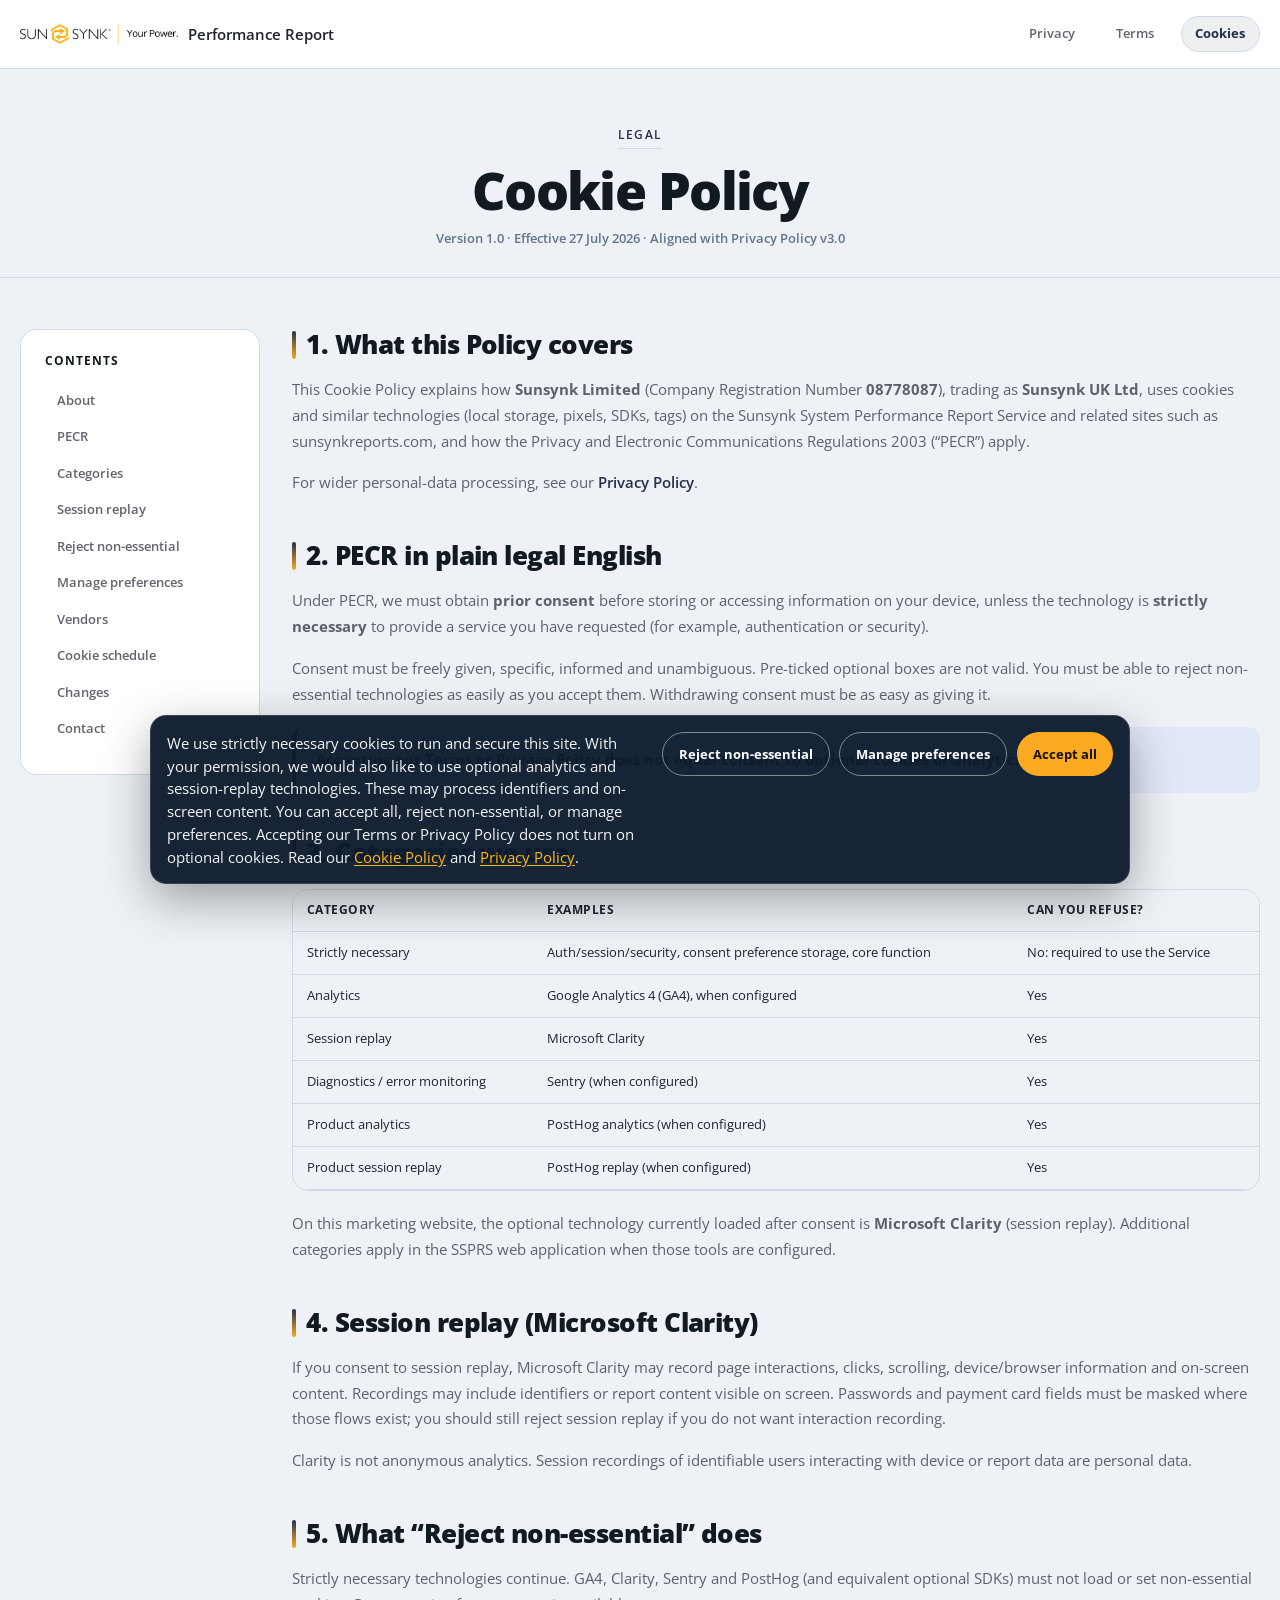
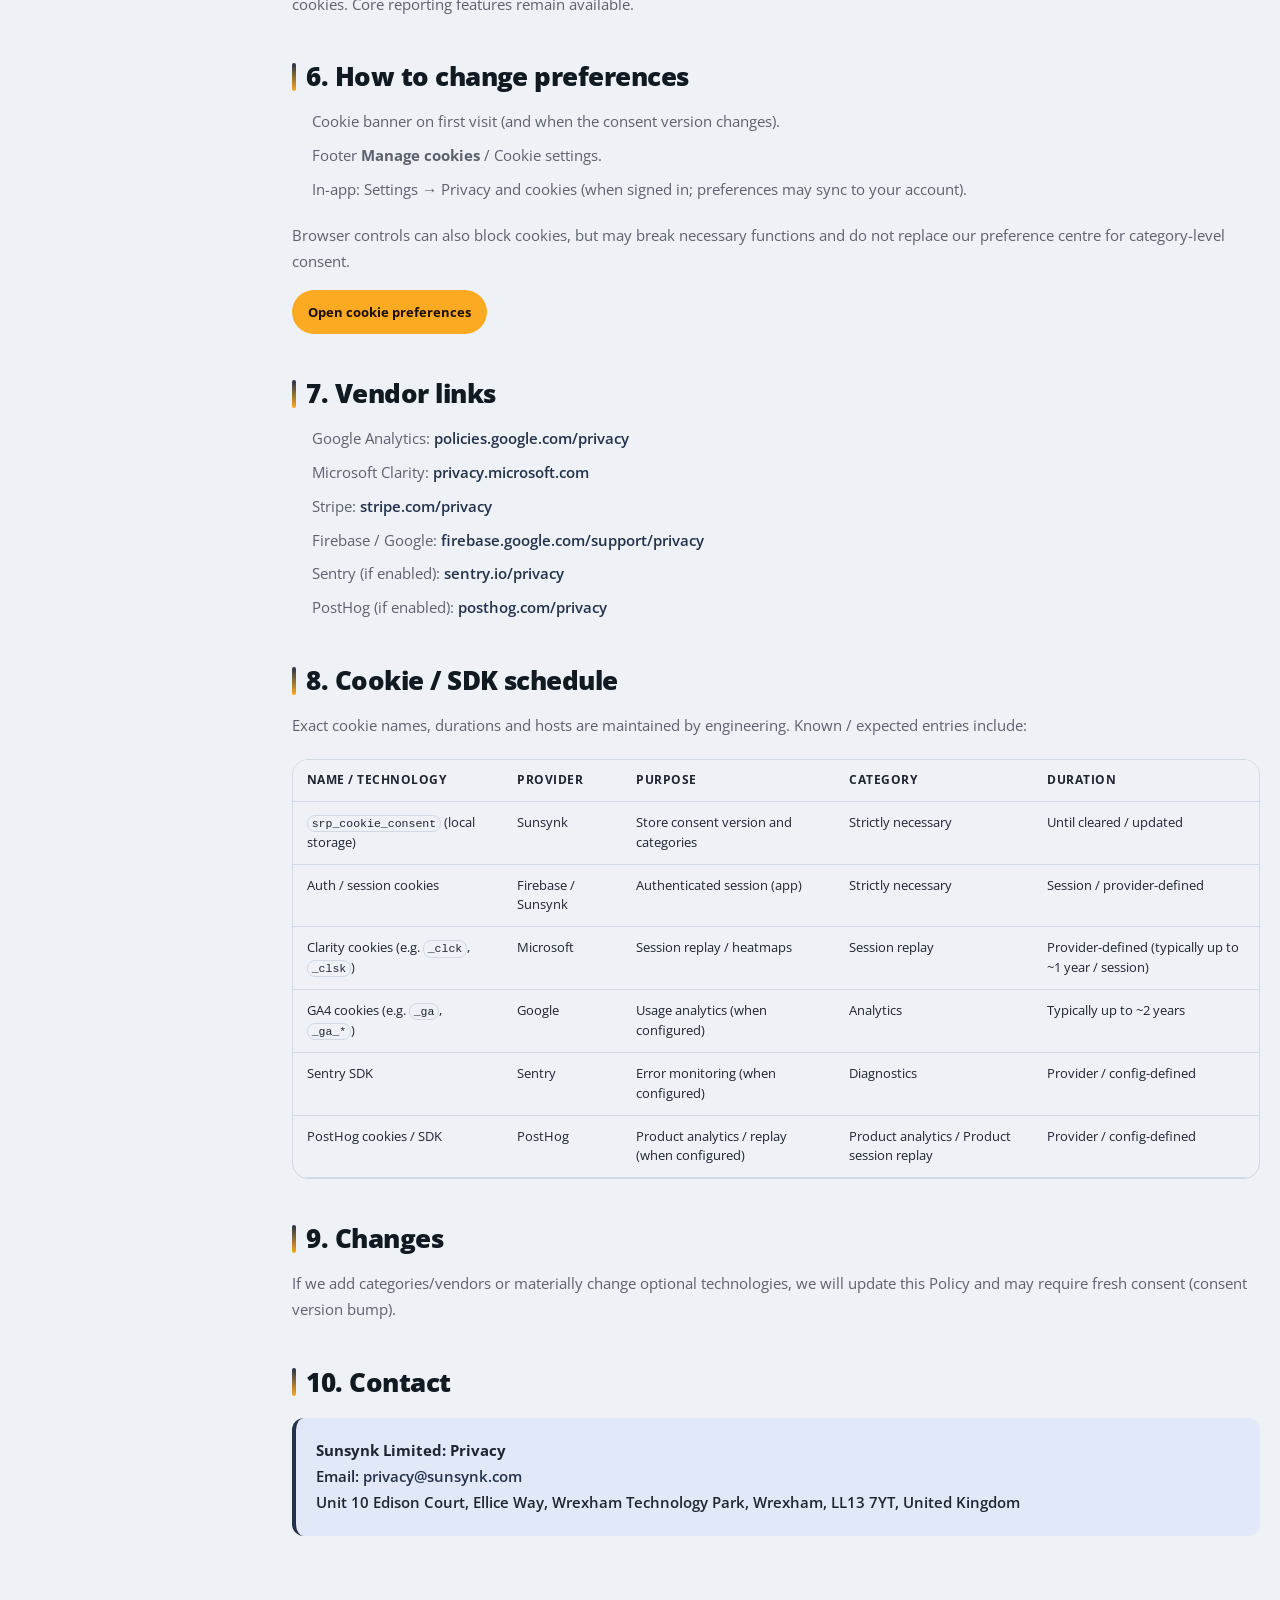
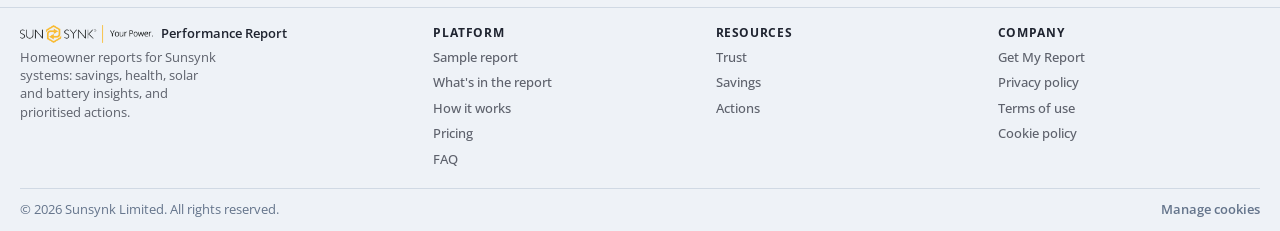
==== commit 57d70a41: "Update cookie consent functionality and legal documentation for compliance and user experience - Enh" ====
--- a/cookie-policy/index.html
+++ b/cookie-policy/index.html
@@ -4,7 +4,7 @@
   <meta charset="UTF-8" />
   <meta name="viewport" content="width=device-width, initial-scale=1.0, viewport-fit=cover" />
   <title>Cookie Policy | Sunsynk Report Platform</title>
-  <meta name="description" content="Cookie policy for the Sunsynk Report Platform explaining cookie types, purpose, duration and your choices." />
+  <meta name="description" content="PECR cookie notice for the Sunsynk System Performance Report Service, including Clarity session replay and optional analytics." />
   <link rel="canonical" href="https://sunsynkreports.com/cookie-policy/" />
   <meta name="robots" content="index, follow, max-image-preview:large, max-snippet:-1, max-video-preview:-1" />
   <meta name="googlebot" content="index, follow, max-image-preview:large, max-snippet:-1, max-video-preview:-1" />
@@ -27,14 +27,14 @@
   <meta property="og:type" content="article" />
   <meta property="og:url" content="https://sunsynkreports.com/cookie-policy/" />
   <meta property="og:title" content="Cookie Policy | Sunsynk Report Platform" />
-  <meta property="og:description" content="How Sunsynk Report Platform uses cookies and how you can control preferences." />
+  <meta property="og:description" content="PECR cookie notice for the Sunsynk System Performance Report Service, including Clarity session replay and optional analytics." />
   <meta property="og:image" content="https://sunsynkreports.com/assets/images/og-image.jpg?v=20260723" />
   <meta property="og:image:secure_url" content="https://sunsynkreports.com/assets/images/og-image.jpg?v=20260723" />
   <meta property="og:site_name" content="Sunsynk Report Platform" />
   <meta name="twitter:card" content="summary_large_image" />
   <meta name="twitter:url" content="https://sunsynkreports.com/cookie-policy/" />
   <meta name="twitter:title" content="Cookie Policy | Sunsynk Report Platform" />
-  <meta name="twitter:description" content="How Sunsynk Report Platform uses cookies and how you can control preferences." />
+  <meta name="twitter:description" content="PECR cookie notice for the Sunsynk System Performance Report Service, including Clarity session replay and optional analytics." />
   <meta name="twitter:image" content="https://sunsynkreports.com/assets/images/og-image.jpg?v=20260723" />
   <meta name="twitter:image:alt" content="Sunsynk Report Platform: 30-day performance reports with executive summary and system score" />
   <link rel="icon" type="image/x-icon" href="/assets/images/favicon.ico" />
@@ -51,29 +51,13 @@
     "@type": "WebPage",
     "name": "Cookie Policy",
     "url": "https://sunsynkreports.com/cookie-policy/",
-    "description": "Cookie policy for the Sunsynk Report Platform explaining cookie types, purpose, duration, and your choices.",
+    "description": "PECR cookie notice for the Sunsynk System Performance Report Service, including Clarity session replay and optional analytics.",
     "inLanguage": "en-GB",
+    "dateModified": "2026-07-27",
     "isPartOf": {
       "@type": "WebSite",
       "name": "Sunsynk Report Platform",
       "url": "https://sunsynkreports.com/"
-    },
-    "breadcrumb": {
-      "@type": "BreadcrumbList",
-      "itemListElement": [
-        {
-          "@type": "ListItem",
-          "position": 1,
-          "name": "Home",
-          "item": "https://sunsynkreports.com/"
-        },
-        {
-          "@type": "ListItem",
-          "position": 2,
-          "name": "Cookie policy",
-          "item": "https://sunsynkreports.com/cookie-policy/"
-        }
-      ]
     }
   }
   </script>
@@ -98,7 +82,7 @@
     <div class="container">
       <p class="eyebrow">Legal</p>
       <h1>Cookie Policy</h1>
-      <p class="doc-meta">Last updated: 8 June 2026</p>
+      <p class="doc-meta">Version 1.0 · Effective 27 July 2026 · Aligned with Privacy Policy v3.0</p>
     </div>
   </section>
 
@@ -106,72 +90,122 @@
       <aside class="legal-toc">
         <h3>Contents</h3>
         <ul>
-          <li><a href="#cookies">What are cookies?</a></li>
-          <li><a href="#types">Types we use</a></li>
-          <li><a href="#purposes">How cookies are used</a></li>
-          <li><a href="#duration">Cookie duration</a></li>
-          <li><a href="#third-party">Third-party cookies</a></li>
-          <li><a href="#manage">Managing preferences</a></li>
-          <li><a href="#updates">Updates to this policy</a></li>
+          <li><a href="#about">About</a></li>
+          <li><a href="#pecr">PECR</a></li>
+          <li><a href="#categories">Categories</a></li>
+          <li><a href="#clarity">Session replay</a></li>
+          <li><a href="#reject">Reject non-essential</a></li>
+          <li><a href="#manage">Manage preferences</a></li>
+          <li><a href="#vendors">Vendors</a></li>
+          <li><a href="#schedule">Cookie schedule</a></li>
+          <li><a href="#changes">Changes</a></li>
           <li><a href="#contact">Contact</a></li>
         </ul>
       </aside>
 
       <main class="legal-content" id="main-content" tabindex="-1">
-        <div id="cookies" class="legal-section">
-          <h2>What Are Cookies?</h2>
-          <p>Cookies are small text files stored on your device when you visit a website. They help websites remember information about your visit, such as preferred settings and page interactions.</p>
-          <p>We use cookies to keep the Sunsynk Report Platform reliable, secure, and easier to use.</p>
+
+        <div id="cookies-doc">
+          <div id="about" class="legal-section">
+            <h2>1. What this Policy covers</h2>
+            <p>This Cookie Policy explains how <strong>Sunsynk Limited</strong> (Company Registration Number <strong>08778087</strong>), trading as <strong>Sunsynk UK Ltd</strong>, uses cookies and similar technologies (local storage, pixels, SDKs, tags) on the Sunsynk System Performance Report Service and related sites such as sunsynkreports.com, and how the Privacy and Electronic Communications Regulations 2003 (“PECR”) apply.</p>
+            <p>For wider personal-data processing, see our <a href="/privacy-policy/">Privacy Policy</a>.</p>
+          </div>
+
+          <div id="pecr" class="legal-section">
+            <h2>2. PECR in plain legal English</h2>
+            <p>Under PECR, we must obtain <strong>prior consent</strong> before storing or accessing information on your device, unless the technology is <strong>strictly necessary</strong> to provide a service you have requested (for example, authentication or security).</p>
+            <p>Consent must be freely given, specific, informed and unambiguous. Pre-ticked optional boxes are not valid. You must be able to reject non-essential technologies as easily as you accept them. Withdrawing consent must be as easy as giving it.</p>
+            <div class="legal-callout">
+              <p><strong>Accepting our Terms or Privacy Policy does not equal consent to optional cookies or analytics.</strong></p>
+            </div>
+          </div>
+
+          <div id="categories" class="legal-section">
+            <h2>3. Categories we use</h2>
+            <div class="doc-table-wrap">
+              <table class="doc-table">
+                <thead><tr><th>Category</th><th>Examples</th><th>Can you refuse?</th></tr></thead>
+                <tbody>
+                  <tr><td>Strictly necessary</td><td>Auth/session/security, consent preference storage, core function</td><td>No: required to use the Service</td></tr>
+                  <tr><td>Analytics</td><td>Google Analytics 4 (GA4), when configured</td><td>Yes</td></tr>
+                  <tr><td>Session replay</td><td>Microsoft Clarity</td><td>Yes</td></tr>
+                  <tr><td>Diagnostics / error monitoring</td><td>Sentry (when configured)</td><td>Yes</td></tr>
+                  <tr><td>Product analytics</td><td>PostHog analytics (when configured)</td><td>Yes</td></tr>
+                  <tr><td>Product session replay</td><td>PostHog replay (when configured)</td><td>Yes</td></tr>
+                </tbody>
+              </table>
+            </div>
+            <p>On this marketing website, the optional technology currently loaded after consent is <strong>Microsoft Clarity</strong> (session replay). Additional categories apply in the SSPRS web application when those tools are configured.</p>
+          </div>
+
+          <div id="clarity" class="legal-section">
+            <h2>4. Session replay (Microsoft Clarity)</h2>
+            <p>If you consent to session replay, Microsoft Clarity may record page interactions, clicks, scrolling, device/browser information and on-screen content. Recordings may include identifiers or report content visible on screen. Passwords and payment card fields must be masked where those flows exist; you should still reject session replay if you do not want interaction recording.</p>
+            <p>Clarity is not anonymous analytics. Session recordings of identifiable users interacting with device or report data are personal data.</p>
+          </div>
+
+          <div id="reject" class="legal-section">
+            <h2>5. What “Reject non-essential” does</h2>
+            <p>Strictly necessary technologies continue. GA4, Clarity, Sentry and PostHog (and equivalent optional SDKs) must not load or set non-essential cookies. Core reporting features remain available.</p>
+          </div>
+
+          <div id="manage" class="legal-section">
+            <h2>6. How to change preferences</h2>
+            <ul>
+              <li>Cookie banner on first visit (and when the consent version changes).</li>
+              <li>Footer <strong>Manage cookies</strong> / Cookie settings.</li>
+              <li>In-app: Settings → Privacy and cookies (when signed in; preferences may sync to your account).</li>
+            </ul>
+            <p>Browser controls can also block cookies, but may break necessary functions and do not replace our preference centre for category-level consent.</p>
+            <p><button type="button" class="cookie-btn primary" data-open-cookie-preferences="true">Open cookie preferences</button></p>
+          </div>
+
+          <div id="vendors" class="legal-section">
+            <h2>7. Vendor links</h2>
+            <ul>
+              <li>Google Analytics: <a href="https://policies.google.com/privacy" target="_blank" rel="noopener noreferrer">policies.google.com/privacy</a></li>
+              <li>Microsoft Clarity: <a href="https://privacy.microsoft.com/privacystatement" target="_blank" rel="noopener noreferrer">privacy.microsoft.com</a></li>
+              <li>Stripe: <a href="https://stripe.com/privacy" target="_blank" rel="noopener noreferrer">stripe.com/privacy</a></li>
+              <li>Firebase / Google: <a href="https://firebase.google.com/support/privacy" target="_blank" rel="noopener noreferrer">firebase.google.com/support/privacy</a></li>
+              <li>Sentry (if enabled): <a href="https://sentry.io/privacy/" target="_blank" rel="noopener noreferrer">sentry.io/privacy</a></li>
+              <li>PostHog (if enabled): <a href="https://posthog.com/privacy" target="_blank" rel="noopener noreferrer">posthog.com/privacy</a></li>
+            </ul>
+          </div>
+
+          <div id="schedule" class="legal-section">
+            <h2>8. Cookie / SDK schedule</h2>
+            <p>Exact cookie names, durations and hosts are maintained by engineering. Known / expected entries include:</p>
+            <div class="doc-table-wrap">
+              <table class="doc-table">
+                <thead><tr><th>Name / technology</th><th>Provider</th><th>Purpose</th><th>Category</th><th>Duration</th></tr></thead>
+                <tbody>
+                  <tr><td><code>srp_cookie_consent</code> (local storage)</td><td>Sunsynk</td><td>Store consent version and categories</td><td>Strictly necessary</td><td>Until cleared / updated</td></tr>
+                  <tr><td>Auth / session cookies</td><td>Firebase / Sunsynk</td><td>Authenticated session (app)</td><td>Strictly necessary</td><td>Session / provider-defined</td></tr>
+                  <tr><td>Clarity cookies (e.g. <code>_clck</code>, <code>_clsk</code>)</td><td>Microsoft</td><td>Session replay / heatmaps</td><td>Session replay</td><td>Provider-defined (typically up to ~1 year / session)</td></tr>
+                  <tr><td>GA4 cookies (e.g. <code>_ga</code>, <code>_ga_*</code>)</td><td>Google</td><td>Usage analytics (when configured)</td><td>Analytics</td><td>Typically up to ~2 years</td></tr>
+                  <tr><td>Sentry SDK</td><td>Sentry</td><td>Error monitoring (when configured)</td><td>Diagnostics</td><td>Provider / config-defined</td></tr>
+                  <tr><td>PostHog cookies / SDK</td><td>PostHog</td><td>Product analytics / replay (when configured)</td><td>Product analytics / Product session replay</td><td>Provider / config-defined</td></tr>
+                </tbody>
+              </table>
+            </div>
+          </div>
+
+          <div id="changes" class="legal-section">
+            <h2>9. Changes</h2>
+            <p>If we add categories/vendors or materially change optional technologies, we will update this Policy and may require fresh consent (consent version bump).</p>
+          </div>
+
+          <div id="contact" class="legal-section">
+            <h2>10. Contact</h2>
+            <div class="legal-callout">
+              <p><strong>Sunsynk Limited: Privacy</strong><br />
+              Email: <a href="mailto:privacy@sunsynk.com">privacy@sunsynk.com</a><br />
+              Unit 10 Edison Court, Ellice Way, Wrexham Technology Park, Wrexham, LL13 7YT, United Kingdom</p>
+            </div>
+          </div>
         </div>
 
-        <div id="types" class="legal-section">
-          <h2>Types of Cookies We Use</h2>
-          <h3>Strictly Necessary Cookies</h3>
-          <p>These cookies are essential for core site functions, such as basic navigation and security-related operations.</p>
-          <h3>Analytics Cookies</h3>
-          <p>These cookies help us understand how visitors interact with pages and features so we can improve performance and usability over time.</p>
-          <div class="legal-callout">
-            <p>We do not use cookies to sell personal data or build advertising profiles for third-party ad networks.</p>
-          </div>
-        </div>
-
-        <div id="purposes" class="legal-section">
-          <h2>How Cookies Are Used</h2>
-          <ul>
-            <li>Maintain and improve website functionality</li>
-            <li>Measure page engagement and journey flow</li>
-            <li>Identify errors and optimise performance</li>
-            <li>Store consent preferences where required</li>
-          </ul>
-        </div>
-
-        <div id="duration" class="legal-section">
-          <h2>Cookie Duration</h2>
-          <p>Some cookies are session-based and expire when you close your browser. Others are persistent cookies that remain on your device for a defined period to remember settings and preferences.</p>
-        </div>
-
-        <div id="third-party" class="legal-section">
-          <h2>Third-Party Cookies</h2>
-          <p>Where analytics tools are enabled, third-party providers may set cookies to collect aggregate interaction metrics. These providers process data according to their own privacy notices and contractual terms.</p>
-        </div>
-
-        <div id="manage" class="legal-section">
-          <h2>Managing Your Preferences</h2>
-          <p>You can manage cookie choices through the cookie consent banner and your browser settings. Most browsers let you block or delete cookies, but some platform functionality may be affected.</p>
-        </div>
-
-        <div id="updates" class="legal-section">
-          <h2>Updates to This Policy</h2>
-          <p>We may revise this Cookie Policy to reflect legal, technical, or operational changes. The latest version will always be published on this page with the update date.</p>
-        </div>
-
-        <div id="contact" class="legal-section">
-          <h2>Contact</h2>
-          <p>If you have questions about cookies or consent preferences, contact:</p>
-          <div class="legal-callout">
-            <p><strong>SunsynkMobile Privacy Team</strong><br />Email: privacy@sunsynk.com<br />Website: www.sunsynk.com</p>
-          </div>
-        </div>
       </main>
   </div>
 
@@ -189,7 +223,7 @@
       <nav aria-label="Company"><p>Company</p><a href="https://app.sunsynkreports.com" target="_blank" rel="noopener noreferrer">Get My Report</a><a href="/privacy-policy/">Privacy policy</a><a href="/terms-of-use/">Terms of use</a><a href="/cookie-policy/">Cookie policy</a></nav>
     </div>
     <div class="container footer-base">
-      <p>&copy; 2026 Sunsynk Report Platform.</p>
+      <p>&copy; 2026 Sunsynk Limited. All rights reserved.</p>
       <button type="button" class="cookie-manage-link" data-open-cookie-preferences="true" aria-label="Manage cookie preferences">Manage cookies</button>
     </div>
   </footer>
--- a/assets/css/styles.css
+++ b/assets/css/styles.css
@@ -98,7 +98,7 @@
 .cookie-modal{position:fixed;inset:0;z-index:10002;display:grid;place-items:center;padding:1rem}
 .cookie-modal[hidden]{display:none!important}
 .cookie-modal__backdrop{position:absolute;inset:0;background:rgba(13,28,46,.62)}
-.cookie-modal__panel{position:relative;background:var(--white);width:min(640px,100%);border-radius:var(--r-xl);box-shadow:0 26px 70px rgba(13,28,46,.28);padding:1.4rem 1.2rem 1.1rem;border:1px solid var(--slate-200)}
+.cookie-modal__panel{position:relative;background:var(--white);width:min(640px,100%);max-height:min(92vh,820px);overflow:auto;border-radius:var(--r-xl);box-shadow:0 26px 70px rgba(13,28,46,.28);padding:1.4rem 1.2rem 1.1rem;border:1px solid var(--slate-200)}
 .cookie-modal__close{position:absolute;top:.7rem;right:.7rem;width:44px;height:44px;border-radius:50%;border:1.5px solid var(--slate-300);background:var(--white);color:var(--slate-700);font-size:1.2rem;line-height:1}
 .cookie-modal__title{font-size:1.25rem;font-weight:800;color:var(--slate-900);margin-bottom:.45rem}
 .cookie-modal__intro{font-size:var(--fs-body);color:var(--slate-600);line-height:1.6;margin-bottom:1rem}
--- a/assets/css/doc-pages.css
+++ b/assets/css/doc-pages.css
@@ -297,8 +297,11 @@
 }
 
 .legal-section ul,
+.legal-section ol,
 .kb-section ul,
-.doc-section ul {
+.kb-section ol,
+.doc-section ul,
+.doc-section ol {
   margin: 0 0 var(--space-4) 1.25rem;
   padding: 0;
 }
@@ -316,6 +319,18 @@
 .kb-section li::marker,
 .doc-section li::marker {
   color: var(--blue);
+}
+
+.legal-section .cookie-btn {
+  color: var(--slate-800);
+  border-color: var(--slate-400);
+  background: var(--white);
+}
+
+.legal-section .cookie-btn.primary {
+  color: #1a1000;
+  border: none;
+  background: var(--gold);
 }
 
 .legal-section a,
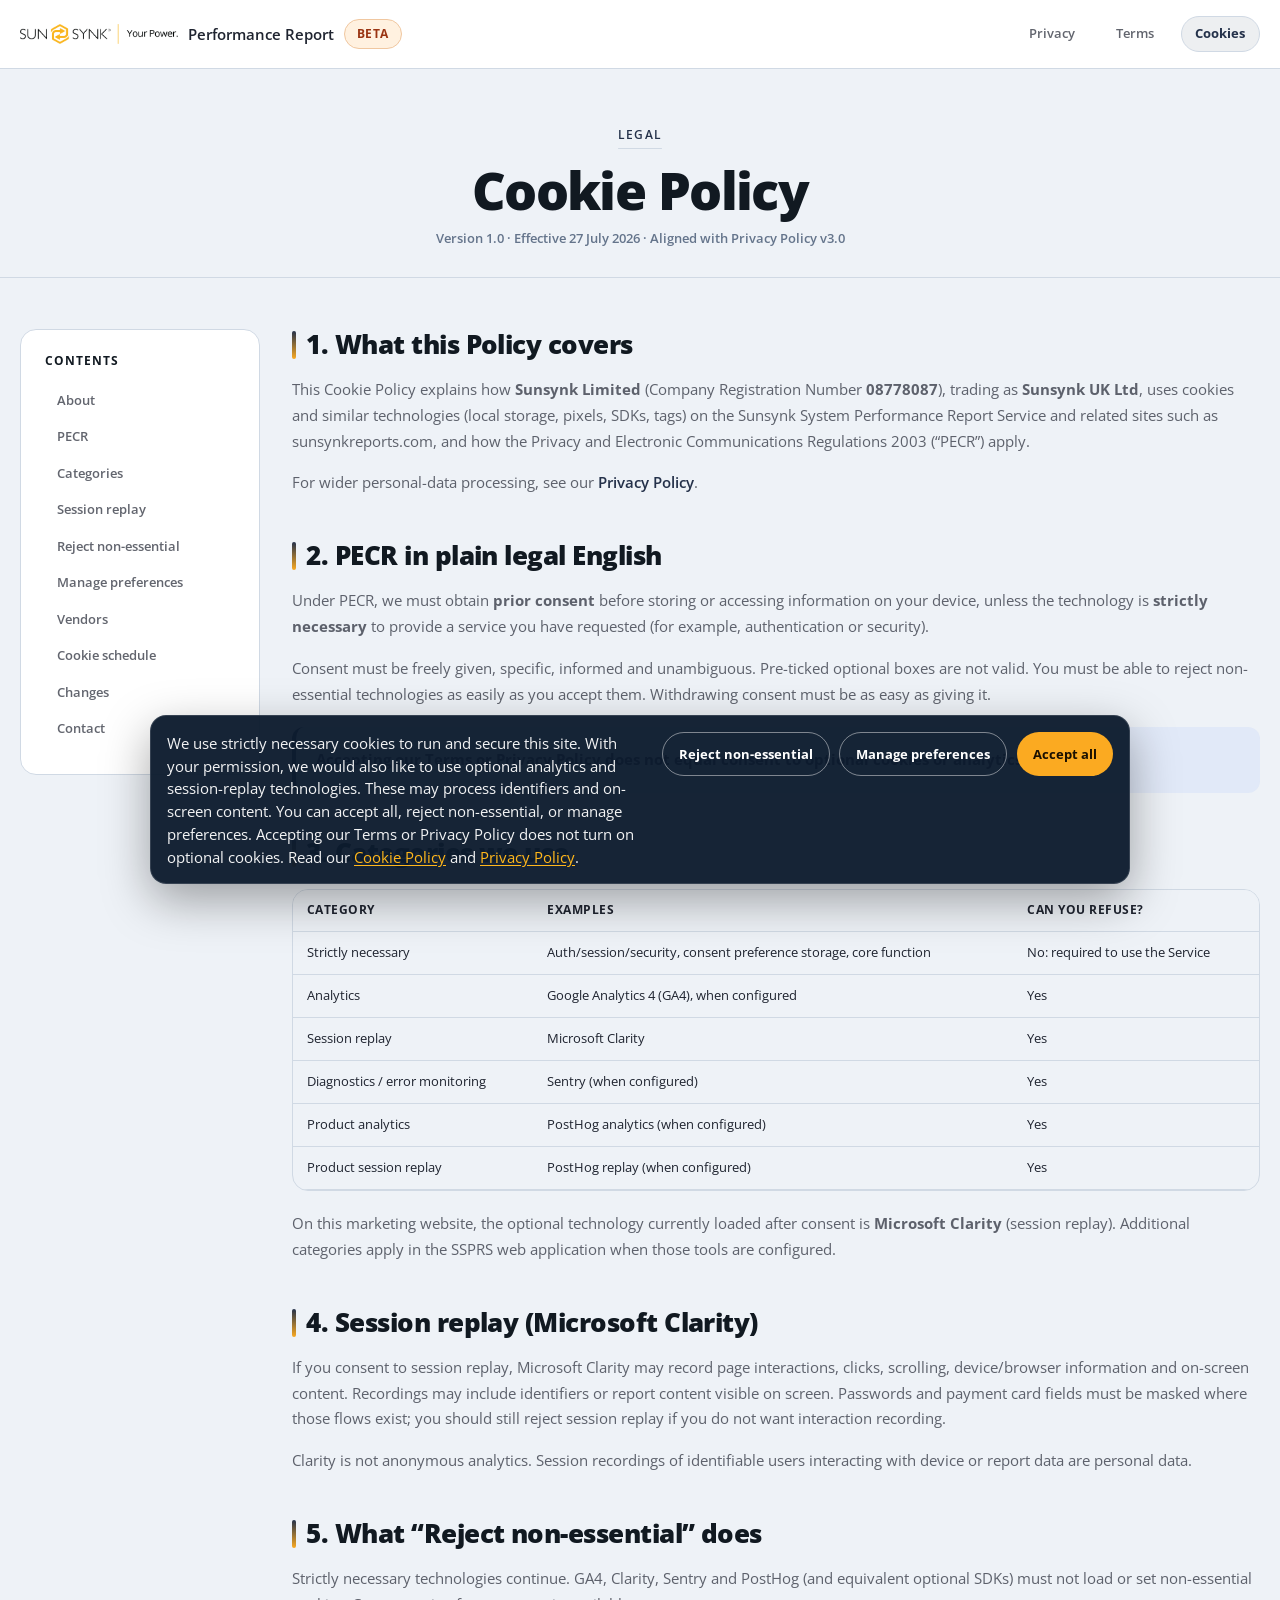
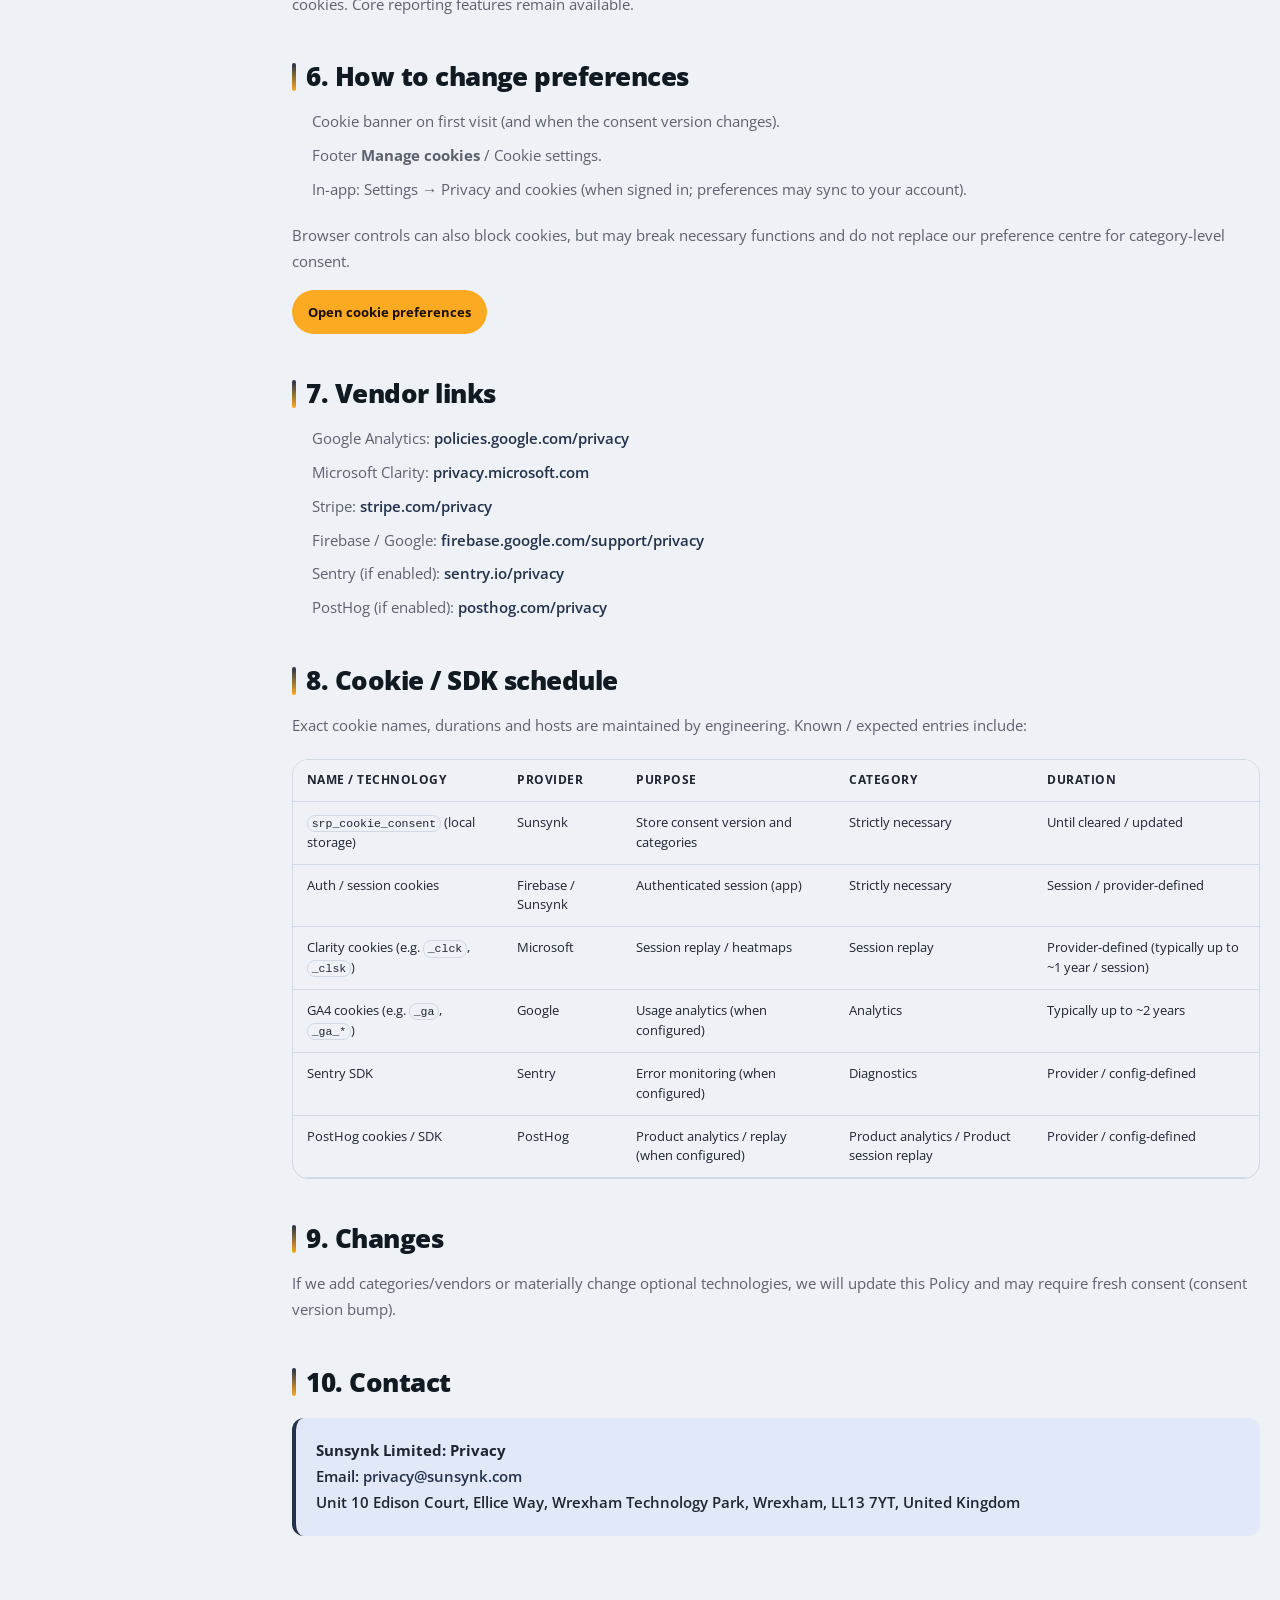
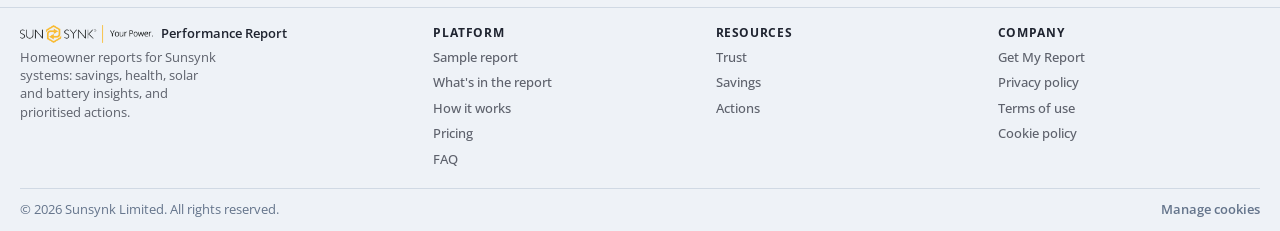
==== commit 7c6a4c97: "Add "Beta" badge to navigation and hero sections across multiple HTML files - Introduced a "Beta" ba" ====
--- a/cookie-policy/index.html
+++ b/cookie-policy/index.html
@@ -69,6 +69,7 @@
       <a class="nav-brand" href="/" aria-label="Sunsynk Report Platform home">
         <img src="/assets/images/sunsynk-logo.png" alt="Sunsynk" class="nav-logo" width="156" height="21" decoding="async" />
         <span>Performance Report</span>
+        <span class="badge badge-warn">Beta</span>
       </a>
       <nav class="doc-nav-tabs" aria-label="Policies">
         <a href="/privacy-policy/">Privacy</a>
--- a/assets/css/styles.css
+++ b/assets/css/styles.css
@@ -260,7 +260,8 @@
 .hero-particles span:nth-child(6){left:90%;width:2px;height:2px;animation-delay:8s;animation-duration:21s}
 .hero-layout{position:relative;z-index:1;display:flex;flex-direction:column;align-items:center;text-align:center;gap:clamp(2rem,4vw,3rem);width:100%}
 .hero-centered .hero-text{display:flex;flex-direction:column;align-items:center;width:100%;max-width:56rem;gap:0}
-.hero-brand{font-size:var(--fs-eyebrow);letter-spacing:.1em;text-transform:uppercase;font-weight:600;color:var(--brand-yellow-200);margin:0 0 1.1rem}
+.hero-brand{display:inline-flex;align-items:center;gap:.55rem;font-size:var(--fs-eyebrow);letter-spacing:.1em;text-transform:uppercase;font-weight:600;color:var(--brand-yellow-200);margin:0 0 1.1rem}
+.hero-brand .badge{letter-spacing:.04em;vertical-align:middle}
 .hero-text h1{color:var(--white);font-size:var(--fs-display);margin:0 0 1rem;line-height:var(--line-height-tight);max-width:24em;letter-spacing:-.03em;text-wrap:balance;font-weight:700}
 .hero-sub{color:rgba(255,255,255,.78);font-size:var(--fs-body);max-width:42rem;line-height:var(--line-height-relaxed);margin:0 auto;text-wrap:pretty}
 .hero-actions{display:flex;flex-wrap:wrap;justify-content:center;align-items:center;gap:.75rem;margin-top:1.6rem}
@@ -1279,7 +1280,8 @@
   :root{--nav-h:58px}
   .container{width:min(var(--max-w),100% - 1.5rem)}
   .nav-inner{height:58px}
-  .nav-brand span{display:none}
+  .nav-brand > span:not(.badge){display:none}
+  .nav-brand .badge{padding:.2rem .5rem;font-size:.65rem}
   .nav-logo{height:.95rem}
   .nav-toggle{width:44px;height:44px}
   .section-header{max-width:100%}
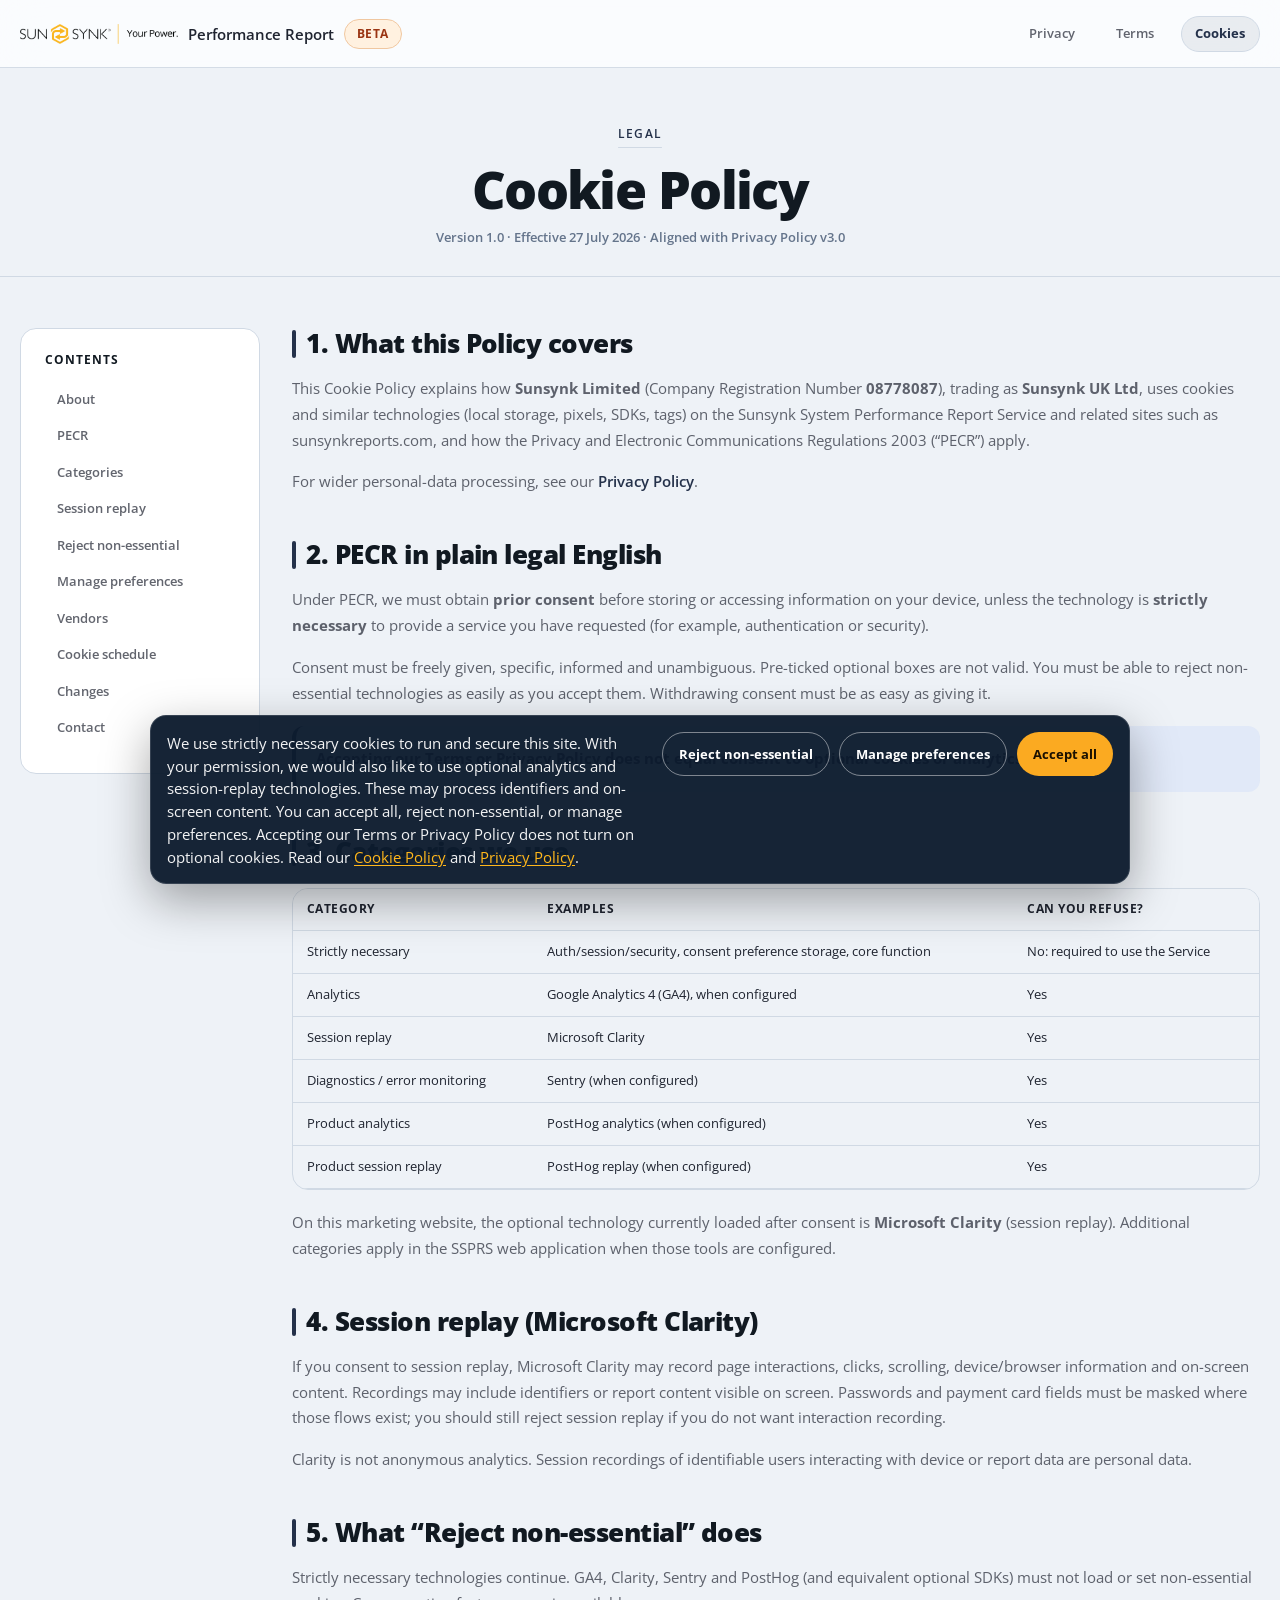
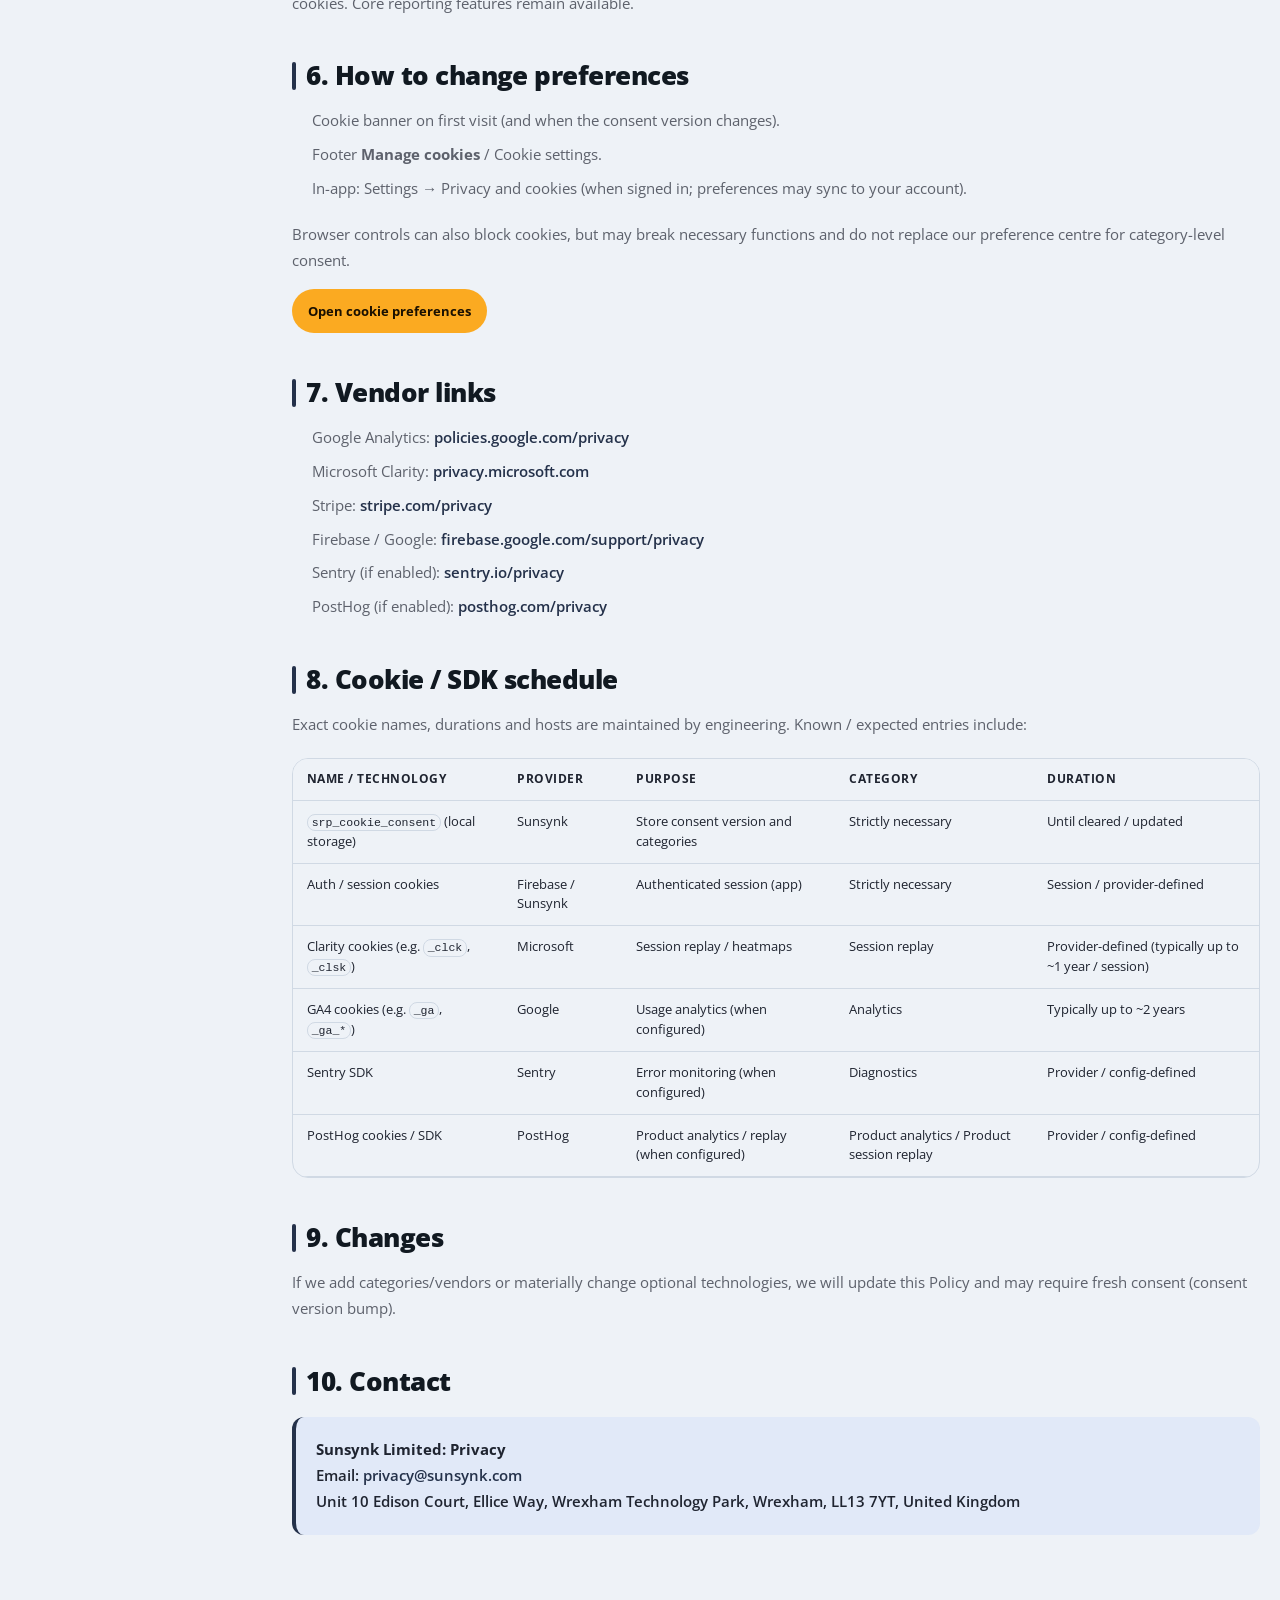
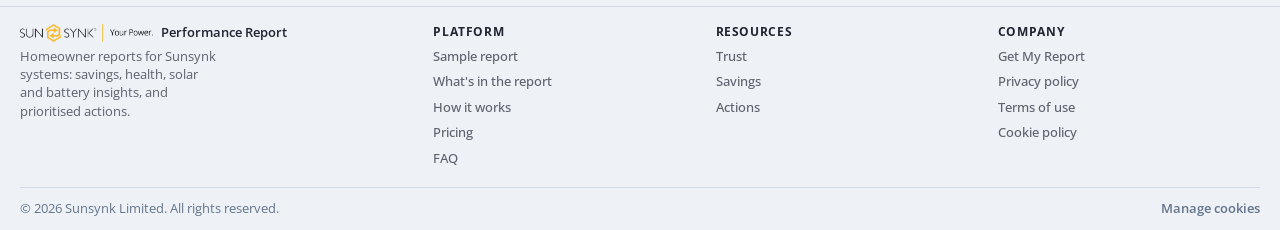
==== commit e9bf129d: "Update branding and meta information across multiple files for consistency and clarity - Changed ref" ====
--- a/cookie-policy/index.html
+++ b/cookie-policy/index.html
@@ -28,14 +28,14 @@
   <meta property="og:url" content="https://sunsynkreports.com/cookie-policy/" />
   <meta property="og:title" content="Cookie Policy | Sunsynk Report Platform" />
   <meta property="og:description" content="PECR cookie notice for the Sunsynk System Performance Report Service, including Clarity session replay and optional analytics." />
-  <meta property="og:image" content="https://sunsynkreports.com/assets/images/og-image.jpg?v=20260723" />
-  <meta property="og:image:secure_url" content="https://sunsynkreports.com/assets/images/og-image.jpg?v=20260723" />
+  <meta property="og:image" content="https://sunsynkreports.com/assets/images/og-image.jpg?v=20261112" />
+  <meta property="og:image:secure_url" content="https://sunsynkreports.com/assets/images/og-image.jpg?v=20261112" />
   <meta property="og:site_name" content="Sunsynk Report Platform" />
   <meta name="twitter:card" content="summary_large_image" />
   <meta name="twitter:url" content="https://sunsynkreports.com/cookie-policy/" />
   <meta name="twitter:title" content="Cookie Policy | Sunsynk Report Platform" />
   <meta name="twitter:description" content="PECR cookie notice for the Sunsynk System Performance Report Service, including Clarity session replay and optional analytics." />
-  <meta name="twitter:image" content="https://sunsynkreports.com/assets/images/og-image.jpg?v=20260723" />
+  <meta name="twitter:image" content="https://sunsynkreports.com/assets/images/og-image.jpg?v=20261112" />
   <meta name="twitter:image:alt" content="Sunsynk Report Platform: 30-day performance reports with executive summary and system score" />
   <link rel="icon" type="image/x-icon" href="/assets/images/favicon.ico" />
   <link rel="shortcut icon" href="/assets/images/favicon.ico" />
@@ -61,6 +61,7 @@
     }
   }
   </script>
+  <script src="https://analytics.ahrefs.com/analytics.js" data-key="Zgh8j3XPtPos4y1zqx6iFw" async></script>
 </head>
 <body class="doc-page">
   <a class="skip-link" href="#main-content">Skip to main content</a>
--- a/assets/css/styles.css
+++ b/assets/css/styles.css
@@ -45,11 +45,13 @@
   --fs-body:.95rem;
   --fs-meta:.82rem;
   --fs-eyebrow:.78rem;
-  /* Apple-like motion curves: soft settle, no bounce */
-  --ease:cubic-bezier(.25,.1,.25,1);
+  --tracking-display:-.035em;
+  --ease:cubic-bezier(.22,.61,.36,1);
   --ease-out:cubic-bezier(.22,1,.36,1);
-  --spring:cubic-bezier(.32,.72,0,1);
-  --t1:200ms;--t2:360ms;--t3:560ms;--max-w:1400px;
+  --spring:cubic-bezier(.22,1,.36,1);
+  --t1:180ms;--t2:320ms;--t3:520ms;--max-w:1400px;
+  --nav-blur:20px;
+  --nav-bg:rgba(255,255,255,.72);
   --space-1:.5rem;--space-2:.75rem;--space-3:1rem;--space-4:1.25rem;--space-5:1.5rem;--space-6:2rem;
   --grid-gap:1.25rem;--card-pad:1.5rem;--list-gap:.6rem;
   --section-y:clamp(3.5rem,6vw,5.5rem);--section-header-mb:clamp(2rem,4vw,3rem);
@@ -64,8 +66,8 @@
 html{scroll-behavior:smooth;font-size:16px;scroll-padding-top:var(--anchor-offset)}
 body{margin:0;font-family:var(--font);color:var(--brand-ink);background:var(--brand-slate-50);line-height:var(--line-height-relaxed);-webkit-font-smoothing:antialiased;overflow-x:hidden;touch-action:manipulation;-webkit-tap-highlight-color:transparent;overflow-wrap:break-word;padding-left:env(safe-area-inset-left);padding-right:env(safe-area-inset-right)}
 h1,h2,h3,h4,h5{margin:0;line-height:var(--line-height-tight);color:var(--brand-ink);font-family:var(--font)}
-h1{font-weight:700;letter-spacing:-.03em}
-h2{font-size:var(--fs-h2);font-weight:700;letter-spacing:-.025em}
+h1{font-weight:700;letter-spacing:var(--tracking-display)}
+h2{font-size:var(--fs-h2);font-weight:700;letter-spacing:-.028em}
 h3{font-size:var(--fs-h3);font-weight:700;letter-spacing:-.015em}
 h4{font-weight:600}
 p{margin:0;color:var(--slate-600)}
@@ -95,10 +97,12 @@
 .cookie-btn.primary:active{filter:brightness(.96);transform:scale(.98)}
 
 .cookie-modal-open{overflow:hidden}
-.cookie-modal{position:fixed;inset:0;z-index:10002;display:grid;place-items:center;padding:1rem}
+.cookie-modal{position:fixed;inset:0;z-index:10002;display:grid;place-items:center;padding:1rem;opacity:0;visibility:hidden;pointer-events:none;transition:opacity .28s var(--ease),visibility .28s}
+.cookie-modal.is-open{opacity:1;visibility:visible;pointer-events:auto}
 .cookie-modal[hidden]{display:none!important}
-.cookie-modal__backdrop{position:absolute;inset:0;background:rgba(13,28,46,.62)}
-.cookie-modal__panel{position:relative;background:var(--white);width:min(640px,100%);max-height:min(92vh,820px);overflow:auto;border-radius:var(--r-xl);box-shadow:0 26px 70px rgba(13,28,46,.28);padding:1.4rem 1.2rem 1.1rem;border:1px solid var(--slate-200)}
+.cookie-modal__backdrop{position:absolute;inset:0;background:rgba(13,28,46,.48);backdrop-filter:blur(8px) saturate(140%);-webkit-backdrop-filter:blur(8px) saturate(140%)}
+.cookie-modal__panel{position:relative;background:rgba(255,255,255,.92);backdrop-filter:blur(24px) saturate(160%);-webkit-backdrop-filter:blur(24px) saturate(160%);width:min(640px,100%);border-radius:var(--r-xl);box-shadow:0 26px 70px rgba(13,28,46,.28);padding:1.4rem 1.2rem 1.1rem;border:1px solid rgba(255,255,255,.55);transform:scale(.96) translateY(12px);opacity:0;transition:transform .36s cubic-bezier(.22,1,.36,1),opacity .28s var(--ease)}
+.cookie-modal.is-open .cookie-modal__panel{transform:scale(1) translateY(0);opacity:1}
 .cookie-modal__close{position:absolute;top:.7rem;right:.7rem;width:44px;height:44px;border-radius:50%;border:1.5px solid var(--slate-300);background:var(--white);color:var(--slate-700);font-size:1.2rem;line-height:1}
 .cookie-modal__title{font-size:1.25rem;font-weight:800;color:var(--slate-900);margin-bottom:.45rem}
 .cookie-modal__intro{font-size:var(--fs-body);color:var(--slate-600);line-height:1.6;margin-bottom:1rem}
@@ -156,22 +160,13 @@
 .section-cta-dark .eyebrow-light::after{background:rgba(255,255,255,.25)}
 .section-cta-dark .h-light,.section-cta-dark .cta-body h2{color:var(--white)}
 .section-cta-dark .cta-sub,.section-cta-dark .s-muted{color:rgba(255,255,255,.72)}
-.section-header[id],.cta-body[id],#hero,#metrics,#features{scroll-margin-top:var(--anchor-offset)}
+.section-header[id],.cta-body[id],#hero,#what-this-is,#insights,#metrics,#features{scroll-margin-top:var(--anchor-offset)}
 .section-header{max-width:680px;margin-bottom:var(--section-header-mb);transform:none;will-change:auto}
 .section-header.center{margin-inline:auto;text-align:center}
 .section-slate{background:var(--brand-slate-50)}
 .section-sub{margin-top:var(--space-2);font-size:var(--fs-body);line-height:1.6;text-wrap:pretty}
 .s-muted{color:var(--slate-500)}
 
-/* PAGE LOADER */
-.page-loader{position:fixed;inset:0;background:var(--brand-slate-50);display:flex;align-items:center;justify-content:center;z-index:9999;opacity:1;transition:opacity .5s ease,visibility .5s ease;visibility:visible}
-.page-loader.hidden{opacity:0;visibility:hidden;pointer-events:none}
-.loader-content{text-align:center;display:flex;flex-direction:column;align-items:center;gap:1.5rem}
-.loader-ring{width:52px;height:52px;border:2px solid var(--brand-slate-200);border-top:2px solid var(--brand-yellow-200);border-radius:50%;animation:spin .8s linear infinite}
-.loader-text{font-size:var(--fs-body);font-weight:600;color:var(--slate-600);letter-spacing:.05em;text-transform:uppercase;animation:pulse 1.5s ease-in-out infinite}
-@keyframes spin{to{transform:rotate(360deg)}}
-@keyframes pulse{0%,100%{opacity:.6}50%{opacity:1}}
-
 /* TYPOGRAPHY */
 .eyebrow,.eyebrow-light{display:inline-block;font-size:var(--fs-eyebrow);font-weight:600;letter-spacing:.1em;text-transform:uppercase;color:var(--brand-blue-300);margin-bottom:.9rem;position:relative}
 .eyebrow::after,.eyebrow-light::after{content:'';position:absolute;left:0;bottom:-.28rem;width:100%;height:1.5px;border-radius:1px;background:var(--brand-slate-200);transform:scaleX(0);transform-origin:left;transition:transform .55s var(--ease)}
@@ -179,8 +174,8 @@
 .h-light{color:var(--slate-900)}
 
 /* BUTTONS */
-.btn{display:inline-flex;align-items:center;justify-content:center;gap:.45rem;font-family:var(--font);font-weight:600;font-size:var(--fs-body);border-radius:var(--r-md);padding:.85rem 1.6rem;min-height:44px;border:none;cursor:pointer;position:relative;overflow:hidden;isolation:isolate;transition:transform var(--t2) var(--ease-out),background var(--t2) var(--ease),border-color var(--t2) var(--ease),filter var(--t2) var(--ease),box-shadow var(--t2) var(--ease);white-space:nowrap;text-decoration:none;-webkit-tap-highlight-color:transparent;touch-action:manipulation}
-.btn:active,.btn.is-pressed{transform:scale(.98);filter:brightness(.98)}
+.btn{display:inline-flex;align-items:center;justify-content:center;gap:.45rem;font-family:var(--font);font-weight:600;font-size:var(--fs-body);border-radius:var(--r-md);padding:.85rem 1.6rem;border:none;cursor:pointer;position:relative;overflow:hidden;isolation:isolate;transition:transform 100ms ease-out,background var(--t1) ease,border-color var(--t1) ease,filter var(--t1) ease;white-space:nowrap;text-decoration:none;-webkit-tap-highlight-color:transparent;touch-action:manipulation}
+.btn:active,.btn.is-pressed{transform:scale(.97);filter:brightness(.98)}
 .btn-primary{background:var(--brand-blue-300);color:var(--white)}
 .btn-primary:hover{background:var(--brand-blue-100)}
 .btn-primary:disabled,.btn-primary[disabled]{cursor:not-allowed;opacity:.6}
@@ -216,9 +211,10 @@
 .badge-warn{background:#fff1e0;color:#9a3412;border:1px solid #f0c7a0}
 
 /* NAV */
-.nav{position:sticky;top:0;z-index:200;background:var(--white);border-bottom:1px solid var(--brand-slate-200);transition:box-shadow var(--t2) ease;padding-top:env(safe-area-inset-top)}
-.nav.scrolled{box-shadow:none}
-.nav-inner{height:68px;display:flex;align-items:center;gap:1.25rem}
+.nav{position:sticky;top:0;z-index:200;background:var(--nav-bg);backdrop-filter:blur(var(--nav-blur)) saturate(180%);-webkit-backdrop-filter:blur(var(--nav-blur)) saturate(180%);border-bottom:none;box-shadow:none;isolation:isolate}
+.nav::after{content:'';position:absolute;left:0;right:0;bottom:0;height:1px;background:var(--brand-slate-200);opacity:.9;pointer-events:none}
+.nav.scrolled{background:rgba(255,255,255,.82);box-shadow:0 10px 30px rgba(15,28,46,.06)}
+.nav-inner{height:68px;display:flex;align-items:center;gap:1.25rem;position:relative;z-index:1}
 .nav-brand{display:inline-flex;align-items:center;gap:.65rem;color:var(--brand-ink);font-weight:600;font-size:var(--fs-body);transition:opacity var(--t1) ease;text-decoration:none;flex:0 0 auto}
 .nav-brand:hover{opacity:.85}
 .nav-brand:active{opacity:.75}
@@ -246,27 +242,25 @@
 body.nav-open{overflow:hidden}
 
 /* HERO */
-.hero{min-height:auto;background:var(--brand-blue-300);position:relative;overflow:hidden;display:flex;align-items:flex-start;padding:clamp(3.5rem,7vw,5rem) 0 clamp(2rem,4vw,3rem)}
-.hero-atmosphere{position:absolute;inset:0;pointer-events:none;z-index:0;background-image:var(--surface-grid);background-size:56px 56px;background-position:center top;transform:translate3d(calc((var(--hero-spot-x,50) - 50) * .06px), calc((var(--hero-spot-y,40) - 40) * .04px), 0);transition:transform .85s var(--ease-out);contain:paint;box-shadow:inset 0 -80px 100px -60px rgba(0,0,0,.35)}
-.hero-atmosphere::after{content:'';position:absolute;inset:0;background:radial-gradient(circle 20rem at calc(var(--hero-spot-x,50) * 1%) calc(var(--hero-spot-y,40) * 1%), color-mix(in srgb, var(--brand-yellow-200) 12%, transparent), transparent 62%);opacity:0;transition:opacity .55s var(--ease);pointer-events:none}
-body.is-pointing .hero-atmosphere::after{opacity:1}
-.hero-particles{position:absolute;inset:0;z-index:0;pointer-events:none;overflow:hidden;contain:paint}
-.hero-particles span{position:absolute;bottom:-1rem;width:3px;height:3px;border-radius:50%;background:color-mix(in srgb, var(--brand-yellow-200) 70%, transparent);animation:particleDrift 18s linear infinite;opacity:0}
-.hero-particles span:nth-child(1){left:12%;animation-delay:0s;animation-duration:20s}
-.hero-particles span:nth-child(2){left:28%;width:2px;height:2px;animation-delay:3s;animation-duration:16s}
-.hero-particles span:nth-child(3){left:46%;animation-delay:6s;animation-duration:22s}
-.hero-particles span:nth-child(4){left:62%;width:2px;height:2px;animation-delay:2s;animation-duration:15s}
-.hero-particles span:nth-child(5){left:78%;animation-delay:5s;animation-duration:19s}
-.hero-particles span:nth-child(6){left:90%;width:2px;height:2px;animation-delay:8s;animation-duration:21s}
-.hero-layout{position:relative;z-index:1;display:flex;flex-direction:column;align-items:center;text-align:center;gap:clamp(2rem,4vw,3rem);width:100%}
-.hero-centered .hero-text{display:flex;flex-direction:column;align-items:center;width:100%;max-width:56rem;gap:0}
-.hero-brand{display:inline-flex;align-items:center;gap:.55rem;font-size:var(--fs-eyebrow);letter-spacing:.1em;text-transform:uppercase;font-weight:600;color:var(--brand-yellow-200);margin:0 0 1.1rem}
-.hero-brand .badge{letter-spacing:.04em;vertical-align:middle}
-.hero-text h1{color:var(--white);font-size:var(--fs-display);margin:0 0 1rem;line-height:var(--line-height-tight);max-width:24em;letter-spacing:-.03em;text-wrap:balance;font-weight:700}
-.hero-sub{color:rgba(255,255,255,.78);font-size:var(--fs-body);max-width:42rem;line-height:var(--line-height-relaxed);margin:0 auto;text-wrap:pretty}
+.hero{min-height:auto;background:var(--brand-slate-50);position:relative;overflow:clip;display:flex;flex-direction:column;align-items:stretch;padding:clamp(3.5rem,7vw,5rem) 0 clamp(3rem,7vw,5rem)}
+.hero-layout{position:relative;z-index:1;display:flex;flex-direction:column;align-items:center;text-align:center;gap:0;width:100%}
+.hero-pin{position:sticky;top:calc(var(--anchor-offset,4.5rem) + .75rem);z-index:1;width:100%;display:flex;justify-content:center;margin-bottom:clamp(1.25rem,3vw,2rem)}
+.hero-centered .hero-text{display:flex;flex-direction:column;align-items:center;width:100%;max-width:56rem;gap:0;transform-origin:center top;will-change:opacity,transform}
+.hero-brand{font-size:clamp(.9rem,1.4vw,1.05rem);letter-spacing:.08em;text-transform:uppercase;font-weight:700;color:var(--brand-blue-300);margin:0 0 1.1rem}
+.hero-text h1{color:var(--brand-ink);font-size:clamp(1.85rem,3.6vw,2.85rem);margin:0 0 1rem;line-height:1.12;max-width:min(100%,22rem);letter-spacing:var(--tracking-display);text-wrap:pretty;font-weight:700}
+.hero-br{display:none}
+@media(min-width:900px){
+  .hero-centered .hero-text{max-width:min(100%,68rem)}
+  .hero-text h1{max-width:none;text-wrap:unset}
+  .hero-br{display:inline}
+}
+.hero-sub{color:color-mix(in srgb, var(--brand-ink) 70%, transparent);font-size:var(--fs-body);max-width:36rem;line-height:var(--line-height-relaxed);margin:0 auto;text-wrap:pretty}
 .hero-actions{display:flex;flex-wrap:wrap;justify-content:center;align-items:center;gap:.75rem;margin-top:1.6rem}
+.btn-soft{background:var(--white);color:var(--brand-ink);border:1px solid var(--brand-slate-200)}
+.btn-soft:active{background:var(--brand-slate-50);transform:scale(.97)}
 .hero-actions .btn{border-radius:var(--r-md);padding:.8rem 1.55rem;min-height:2.75rem;min-width:10.5rem}
-.hero-preview{position:relative;width:min(1100px,100%);margin:0 auto;align-self:center;animation:heroDrift 12s var(--ease) infinite}
+.hero-stage{position:relative;z-index:2;width:min(920px,100%);margin:0 auto;padding:0;will-change:transform}
+.hero-preview,.hero-stage{opacity:1}
 .hero-product{
   position:relative;
   z-index:1;
@@ -274,183 +268,14 @@
   width:100%;
   border-radius:var(--r-xl);
   background:var(--white);
-  border:1px solid rgba(255,255,255,.18);
+  border:1px solid var(--brand-slate-200);
   overflow:hidden;
-  box-shadow:
-    0 0 0 1px color-mix(in srgb, var(--brand-yellow-200) 18%, transparent),
-    0 24px 60px rgba(0,0,0,.35);
-  animation:heroProductFloat 14s var(--ease) infinite;
-  transition:box-shadow var(--t3) var(--ease),border-color var(--t2) var(--ease);
-  contain:layout paint style;
-}
-.hero-product::after{
-  content:'';
-  position:absolute;
-  inset:0;
-  z-index:2;
-  pointer-events:none;
-  background:linear-gradient(
-    115deg,
-    transparent 0%,
-    transparent 42%,
-    color-mix(in srgb, var(--brand-white) 18%, transparent) 50%,
-    transparent 58%,
-    transparent 100%
-  );
-  transform:translateX(-120%);
-  animation:heroSheen 14s var(--ease) infinite;
-}
-.hero-product-chrome{display:flex;align-items:center;gap:.4rem;padding:.65rem 1rem;background:var(--brand-slate-50);border-bottom:1px solid var(--brand-slate-200);position:relative;z-index:1}
+  box-shadow:0 16px 40px color-mix(in srgb, var(--brand-ink) 10%, transparent);
+}
+.hero-product-chrome{display:flex;align-items:center;gap:.4rem;padding:.55rem .9rem;background:var(--brand-slate-50);border-bottom:1px solid var(--brand-slate-200);position:relative;z-index:1}
 .hero-product-dot{width:8px;height:8px;border-radius:50%;background:var(--brand-slate-300);flex:0 0 auto}
-.hero-product-dot:nth-child(2){animation:heroDotPulse 3.2s ease-in-out infinite}
-.hero-product-url{margin-left:.55rem;font-size:var(--fs-eyebrow);font-weight:600;color:color-mix(in srgb, var(--brand-ink) 55%, transparent);letter-spacing:.02em;min-width:0;overflow:hidden;text-overflow:ellipsis;white-space:nowrap}
+.hero-product-url{margin-left:.55rem;font-size:var(--fs-eyebrow);font-weight:600;color:color-mix(in srgb, var(--brand-ink) 55%, transparent);letter-spacing:.02em}
 .hero-product img{display:block;width:100%;height:auto;position:relative;z-index:1}
-
-@keyframes heroProductFloat{
-  0%,100%{transform:translate3d(0,0,0)}
-  50%{transform:translate3d(0,-4px,0)}
-}
-@keyframes heroSheen{
-  0%,68%{transform:translate3d(-120%,0,0);opacity:0}
-  74%{opacity:.55}
-  82%,100%{transform:translate3d(120%,0,0);opacity:0}
-}
-@keyframes heroDotPulse{
-  0%,100%{opacity:.7}
-  50%{opacity:1}
-}
-
-/* METRICS STRIP */
-.metrics-strip{background:var(--brand-slate-50);border-bottom:1px solid var(--brand-slate-200);padding:clamp(2rem,4vw,2.75rem) 0}
-.metrics-grid{display:grid;grid-template-columns:repeat(4,1fr);gap:0;border:1px solid var(--brand-slate-200);border-radius:var(--card-radius);overflow:hidden;background:var(--brand-slate-50)}
-.metrics-item{padding:clamp(1.25rem,3vw,1.75rem) 1.25rem;text-align:center;border-right:1px solid var(--brand-slate-200);position:relative;background:var(--white);transition:background var(--t2) var(--ease);-webkit-tap-highlight-color:transparent}
-.metrics-item:last-child{border-right:none}
-.metrics-item.is-tracking,.metrics-item.is-lit{background:var(--brand-slate-50);z-index:1}
-.metrics-value{margin:0;font-size:clamp(1.65rem,3vw,2.15rem);font-weight:800;letter-spacing:-.03em;color:var(--brand-ink);line-height:1.1;transition:transform var(--t2) var(--ease-out),color var(--t2) var(--ease)}
-.metrics-item.is-lit .metrics-value{color:var(--brand-blue-300);transform:translateY(-2px)}
-.metrics-label{margin:.45rem 0 0;font-size:var(--fs-meta);font-weight:600;color:var(--slate-600)}
-.metrics-note{margin:1rem 0 0;text-align:center;font-size:var(--fs-eyebrow);color:var(--slate-500)}
-@media(hover:hover) and (pointer:fine){
-  .metrics-item:hover{background:var(--brand-slate-50)}
-}
-
-/* FEATURE TABS */
-.section-features{background:var(--brand-slate-50);padding:0}
-.section-features-scroll{padding:0}
-.feature-scroll-track{position:relative;height:calc(100vh * 2.2);height:calc(100dvh * 2.2);min-height:1500px}
-.feature-sticky{
-  position:sticky;
-  top:var(--anchor-offset);
-  padding:clamp(2.5rem,5vw,4rem) 0 clamp(2rem,4vw,3rem);
-  display:flex;
-  flex-direction:column;
-  gap:clamp(1.25rem,3vw,1.75rem);
-  min-height:calc(100vh - var(--anchor-offset) - 1rem);
-  min-height:calc(100dvh - var(--anchor-offset) - 1rem);
-  justify-content:center;
-}
-.feature-scroll-track.is-static{height:auto;min-height:0}
-.feature-scroll-track.is-static .feature-sticky{position:static;min-height:0;padding:var(--section-y) 0;justify-content:flex-start}
-.feature-scroll-track.is-static .feature-progress{display:none}
-.feature-hint-static{display:none}
-.feature-scroll-track.is-static .feature-hint-scrub{display:none}
-.feature-scroll-track.is-static .feature-hint-static{display:inline}
-
-/* Cursor “Scroll” cue while locked in feature scrub */
-.feature-scroll-cue{
-  position:fixed;
-  left:0;
-  top:0;
-  z-index:60;
-  pointer-events:none;
-  opacity:0;
-  width:5.5rem;
-  height:5.5rem;
-  margin:0;
-  transform:translate3d(-40px,-40px,0) translate(-50%,-50%);
-  transition:opacity .35s var(--ease);
-  contain:layout style;
-}
-.feature-scroll-cue.is-visible{opacity:1}
-.feature-scroll-cue__spin{
-  position:absolute;
-  inset:0;
-  transform:translateZ(0);
-  backface-visibility:hidden;
-}
-.feature-scroll-cue__spin svg{
-  width:100%;
-  height:100%;
-  display:block;
-  overflow:visible;
-}
-.feature-scroll-cue__spin text{
-  fill:var(--brand-blue-300);
-  font-family:var(--font);
-  font-size:10.5px;
-  font-weight:700;
-  letter-spacing:.32em;
-  text-transform:uppercase;
-}
-@media(hover:none),(pointer:coarse){
-  .feature-scroll-cue{display:none!important}
-}
-@media(prefers-reduced-motion:reduce){
-  .feature-scroll-cue{display:none!important}
-}
-.feature-tabs{display:flex;flex-direction:column;gap:1.5rem;max-width:960px;margin-inline:auto;width:100%}
-.feature-tablist{position:relative;display:flex;flex-wrap:wrap;justify-content:center;gap:.4rem;padding:.35rem;background:var(--white);border:1px solid var(--brand-slate-200);border-radius:var(--r-lg)}
-.feature-tab-pill{
-  position:absolute;
-  top:0;
-  left:0;
-  z-index:0;
-  border-radius:var(--r-md);
-  background:var(--brand-blue-300);
-  box-shadow:inset 0 0 0 1.5px color-mix(in srgb, var(--brand-yellow-200) 70%, transparent);
-  pointer-events:none;
-  transform:translate3d(0,0,0);
-  transition:transform .5s var(--ease-out),width .5s var(--ease-out),height .5s var(--ease-out),opacity .35s var(--ease);
-  will-change:transform,width,height;
-}
-.feature-tab{appearance:none;border:none;background:transparent;color:var(--slate-600);font-family:var(--font);font-size:var(--fs-body);font-weight:600;padding:.7rem 1.15rem;border-radius:var(--r-md);cursor:pointer;min-height:44px;position:relative;z-index:1;transition:color .45s var(--ease),background .35s var(--ease),transform var(--t2) var(--ease-out);-webkit-tap-highlight-color:transparent}
-.feature-tab:hover{color:var(--brand-blue-300);background:var(--brand-slate-50)}
-.feature-tab:active{transform:scale(.98)}
-.feature-tab[aria-selected="true"]{background:transparent;color:var(--white);box-shadow:none}
-.feature-tab[aria-selected="true"]:hover{background:transparent;color:var(--white)}
-.feature-tab:focus-visible{outline:none;box-shadow:0 0 0 var(--focus-ring-offset) var(--brand-white),0 0 0 calc(var(--focus-ring-offset) + var(--focus-ring-width)) var(--focus-ring-color)}
-.feature-panels{position:relative}
-.feature-panel{display:none;grid-template-columns:1.4fr .9fr;gap:clamp(1.25rem,3vw,2rem);align-items:stretch;padding:clamp(1.5rem,3vw,2rem);background:var(--white);border:1px solid var(--brand-slate-200);border-radius:var(--card-radius);position:relative;overflow:hidden;transition:box-shadow var(--t3) var(--ease),border-color var(--t2) var(--ease),transform .5s var(--ease-out)}
-.feature-panel.is-active{display:grid;animation:featurePanelIn .85s var(--ease-out) both}
-.feature-panel-copy,.feature-panel-stat{position:relative;z-index:1}
-.feature-panel-copy h3{margin:0 0 .65rem;color:var(--brand-ink)}
-.feature-panel-copy > p{margin:0 0 1rem;line-height:1.6;color:var(--slate-600)}
-.feature-panel-list{display:grid;gap:.55rem;margin:0;padding:0;list-style:none}
-.feature-panel-list li{position:relative;padding-left:1.15rem;font-size:var(--fs-body);color:var(--slate-700);line-height:1.45;transition:transform var(--t2) var(--ease-out)}
-.feature-panel.is-active .feature-panel-list li{opacity:0;animation:fadeUp .7s var(--ease-out) both}
-.feature-panel.is-active .feature-panel-list li:nth-child(1){animation-delay:.14s}
-.feature-panel.is-active .feature-panel-list li:nth-child(2){animation-delay:.24s}
-.feature-panel.is-active .feature-panel-list li:nth-child(3){animation-delay:.34s}
-.feature-panel-list li::before{content:'';position:absolute;left:0;top:.55em;width:.45rem;height:.45rem;border-radius:50%;background:var(--brand-yellow-200)}
-.feature-panel-stat{display:flex;flex-direction:column;justify-content:center;align-items:center;text-align:center;padding:1.35rem 1.4rem;border-radius:var(--r-lg);background:linear-gradient(160deg, var(--brand-blue-300), var(--brand-black-100));color:var(--white);min-height:11rem;transition:transform var(--t3) var(--ease-out)}
-.feature-panel.is-lit .feature-panel-stat{transform:translateY(-2px)}
-.feature-panel-stat-label{margin:0;font-size:var(--fs-eyebrow);font-weight:600;letter-spacing:.08em;text-transform:uppercase;color:rgba(255,255,255,.65)}
-.feature-panel-stat-value{margin:.35rem 0;font-size:clamp(2.4rem,5vw,3.25rem);font-weight:800;letter-spacing:-.04em;line-height:1;color:var(--brand-yellow-200)}
-.feature-panel-stat-note{margin:0;font-size:var(--fs-meta);color:rgba(255,255,255,.75);line-height:1.4;max-width:18ch}
-.feature-progress{height:3px;border-radius:999px;background:var(--brand-slate-200);overflow:hidden;margin-top:.15rem}
-.feature-progress-fill{display:block;height:100%;width:0%;border-radius:inherit;background:linear-gradient(90deg, var(--brand-yellow-200), var(--brand-yellow));will-change:width}
-@keyframes featurePanelIn{
-  from{opacity:0;transform:translateY(10px)}
-  to{opacity:1;transform:translateY(0)}
-}
-@media(prefers-reduced-motion:reduce){
-  .feature-scroll-track{height:auto;min-height:0}
-  .feature-sticky{position:static;min-height:0;padding:var(--section-y) 0}
-  .feature-progress{display:none}
-  .feature-hint-scrub{display:none}
-  .feature-hint-static{display:inline}
-  .feature-tab-pill{transition:none}
-}
 
 /* SCORE CARD */
 .score-card{background:var(--white);border:1px solid var(--slate-200);border-radius:var(--card-radius);backdrop-filter:none;padding:var(--card-pad)}
@@ -470,7 +295,7 @@
 .score-row{position:relative;transition:transform var(--t1) ease,background var(--t1) ease;border-radius:6px;padding:.15rem .2rem;margin-inline:-.2rem;-webkit-tap-highlight-color:transparent}
 .score-row:active{background:rgba(30,94,255,.05);transform:scale(.99)}
 @media(hover:hover) and (pointer:fine){
-  .score-row:hover{transform:translateX(3px);background:rgba(30,94,255,.04)}
+  .score-row:hover{background:rgba(30,94,255,.04)}
   .score-row:hover .score-fill{filter:saturate(1.15) brightness(1.05)}
 }
 .ring-wrap.interactive{cursor:pointer;transition:transform var(--t1) ease}
@@ -636,23 +461,25 @@
 /* PRICING */
 .pricing-header{display:flex;align-items:flex-end;justify-content:space-between;gap:var(--grid-gap);flex-wrap:wrap;margin-bottom:var(--section-header-mb)}
 .pricing-header .section-header{max-width:640px;margin-bottom:0}
-.currency-picker{display:flex;flex-direction:column;gap:.45rem;min-width:min(260px,100%);margin-bottom:.15rem}
-.currency-picker label{font-size:var(--fs-eyebrow);font-weight:700;letter-spacing:.06em;text-transform:uppercase;color:var(--slate-500)}
-.currency-picker select{appearance:none;-webkit-appearance:none;width:100%;min-height:44px;padding:.7rem 2.4rem .7rem .95rem;border:1.5px solid var(--slate-400);border-radius:var(--r-md);background:var(--white) url("data:image/svg+xml,%3Csvg xmlns='http://www.w3.org/2000/svg' width='16' height='16' viewBox='0 0 24 24' fill='none' stroke='%233d5370' stroke-width='2'%3E%3Cpolyline points='6 9 12 15 18 9'/%3E%3C/svg%3E") right .85rem center/16px no-repeat;color:var(--slate-800);font-family:var(--font);font-size:var(--fs-body);font-weight:600;box-shadow:var(--sh-sm);cursor:pointer;transition:border-color var(--t1) ease,box-shadow var(--t1) ease,transform var(--t1) ease;-webkit-tap-highlight-color:transparent}
-.currency-picker select:active,.currency-picker select.is-pressed{transform:scale(.99)}
-.currency-picker select:hover{border-color:var(--slate-600)}
-.currency-picker select:focus,.currency-picker select:focus-visible{border-color:var(--blue);box-shadow:0 0 0 3px rgba(30,94,255,.2);outline:none}
+.currency-picker{display:flex;flex-direction:column;gap:.45rem;min-width:min(280px,100%);margin-bottom:.15rem}
+.currency-picker-label,.currency-picker label{font-size:var(--fs-eyebrow);font-weight:700;letter-spacing:.06em;text-transform:uppercase;color:var(--slate-500);margin:0}
+.currency-segments{display:grid;grid-template-columns:repeat(3,1fr);gap:.25rem;padding:.25rem;border-radius:999px;background:var(--brand-slate-100);border:1px solid var(--brand-slate-200)}
+.currency-seg{appearance:none;border:0;background:transparent;color:var(--slate-600);font:inherit;font-weight:700;font-size:var(--fs-meta);padding:.6rem .5rem;border-radius:999px;cursor:pointer;min-height:40px;transition:background 100ms ease-out,color var(--t1) ease,transform 100ms ease-out,box-shadow var(--t1) ease}
+.currency-seg.is-active{background:var(--white);color:var(--brand-blue-300);box-shadow:0 1px 3px rgba(15,28,46,.08)}
+.currency-seg:active,.currency-seg.is-pressed{transform:scale(.97)}
+.currency-seg:focus-visible{outline:none;box-shadow:0 0 0 var(--focus-ring-offset) var(--brand-white),0 0 0 calc(var(--focus-ring-offset) + var(--focus-ring-width)) var(--focus-ring-color)}
 .pricing-grid{display:grid;grid-template-columns:repeat(3,1fr);gap:var(--grid-gap);align-items:stretch;padding-top:1.15rem}
-.price-card{position:relative;border-radius:var(--r-lg);display:flex}
+.price-card{position:relative;border-radius:var(--r-lg);display:flex;transition:transform 100ms ease-out}
 .pci{background:var(--white);border:1px solid var(--slate-200);border-radius:inherit;box-shadow:none;padding:var(--card-pad);width:100%;height:100%;display:flex;flex-direction:column;gap:.75rem;transition:border-color var(--t2) ease,transform var(--t2) var(--ease),box-shadow var(--t2) ease}
-.price-card:active .pci{transform:scale(.985)}
+.price-card:active,.price-card.is-pressed{transform:scale(.985)}
+.price-card:active .pci,.price-card.is-pressed .pci{transform:none}
 @media(hover:hover) and (pointer:fine){
   .price-card:hover .pci{border-color:var(--brand-slate-300);transform:none;box-shadow:none}
 }
-.price-featured{z-index:1}
-.price-featured .pci{border-color:var(--brand-blue-300);box-shadow:none;padding:var(--card-pad)}
-@media(hover:hover) and (pointer:fine){
-  .price-featured:hover .pci{border-color:var(--brand-blue-300);transform:none;box-shadow:none}
+.price-featured{z-index:1;transform:scale(1.03)}
+.price-featured .pci{border-color:var(--brand-blue-300);box-shadow:0 16px 40px rgba(36,49,74,.12);padding:calc(var(--card-pad) + .15rem)}
+@media(hover:hover) and (pointer:fine){
+  .price-featured:hover .pci{border-color:var(--brand-blue-300);transform:none;box-shadow:0 18px 44px rgba(36,49,74,.14)}
 }
 .price-badge,.price-badge-alt{position:absolute;top:-12px;left:50%;transform:translateX(-50%);font-size:var(--fs-eyebrow);font-weight:700;letter-spacing:.02em;text-transform:none;padding:.28rem .85rem;border-radius:var(--r-f);white-space:nowrap;z-index:2;line-height:1.2}
 .price-badge{background:var(--gold);color:#1a1000}
@@ -726,54 +553,67 @@
 .outcome h3{font-size:var(--fs-h3);color:var(--slate-900);margin-bottom:.4rem}
 .outcome p{font-size:var(--fs-meta);color:var(--slate-600)}
 
-/* TRUST / SAVINGS / HEALTH / INSIDE / ACTIONS */
-.trust-panel{display:grid;grid-template-columns:repeat(3,1fr);gap:0;border:1px solid var(--slate-200);border-radius:var(--card-radius);overflow:hidden;background:var(--white);transition:border-color var(--t2) ease,box-shadow var(--t2) ease}
-.trust-panel:hover{border-color:var(--brand-slate-300);box-shadow:none}
-.trust-item{padding:var(--card-pad);border-right:1px solid var(--slate-200);transition:background var(--t1) ease;cursor:default;-webkit-tap-highlight-color:transparent}
-.trust-item:last-child{border-right:none}
-.trust-item:active{background:rgba(30,94,255,.04)}
-@media(hover:hover) and (pointer:fine){
-  .trust-item:hover{background:rgba(30,94,255,.035)}
-  .trust-item:hover .trust-value{transform:translateY(-1px);color:var(--blue-dark)}
-}
-.trust-label{font-size:var(--fs-eyebrow);font-weight:800;letter-spacing:.06em;text-transform:uppercase;color:var(--slate-500);margin:0 0 .45rem}
-.trust-value{font-size:var(--fs-h2);font-weight:800;color:var(--slate-900);margin:0;letter-spacing:-.02em;line-height:1.15;transition:transform var(--t2) var(--ease),color var(--t1) ease;display:inline-block}
-.trust-note{font-size:var(--fs-meta);color:var(--slate-600);line-height:1.45;margin:.55rem 0 0;text-wrap:pretty}
-
-.savings-panel{display:grid;grid-template-columns:minmax(0,.9fr) minmax(0,1.1fr);gap:0;border:1px solid var(--slate-200);border-radius:var(--card-radius);overflow:hidden;background:var(--white);max-width:820px;transition:border-color var(--t2) ease;isolation:isolate}
-.savings-panel:hover{border-color:var(--brand-slate-300)}
-.savings-hero-stat{padding:var(--card-pad);background:var(--brand-slate-50);box-shadow:inset -1px 0 0 var(--brand-slate-200);transition:background var(--t1) ease}
-.savings-eyebrow{font-size:var(--fs-eyebrow);font-weight:800;letter-spacing:.06em;text-transform:uppercase;color:var(--slate-500);margin:0 0 .6rem}
-.savings-amount{font-size:var(--fs-display);font-weight:800;color:var(--slate-900);margin:0;letter-spacing:-.03em;line-height:1;transition:transform var(--t2) var(--ease),color var(--t1) ease;display:inline-block}
-.savings-caption{font-size:var(--fs-meta);color:var(--slate-600);margin:.7rem 0 0;line-height:1.45;max-width:18ch}
-.savings-breakdown{display:flex;flex-direction:column;gap:0;padding:0;margin:0;background:var(--white);min-height:100%;align-self:stretch}
-.savings-breakdown li{display:flex;justify-content:space-between;align-items:center;gap:var(--space-3);padding:var(--space-3) var(--card-pad);border-bottom:1px solid var(--slate-100);font-size:var(--fs-body);color:var(--slate-600);transition:background var(--t1) ease,transform var(--t1) var(--ease);-webkit-tap-highlight-color:transparent}
-.savings-breakdown li:last-child{border-bottom:none;flex:1 1 auto;border-bottom-right-radius:calc(var(--card-radius) - 1px)}
-.savings-breakdown li:active{background:rgba(30,94,255,.04)}
-@media(hover:hover) and (pointer:fine){
-  .savings-breakdown li:hover{background:rgba(30,94,255,.04)}
-  .savings-breakdown li:hover strong{color:var(--blue-dark);transform:translateX(-2px)}
-  .savings-hero-stat:hover .savings-amount{transform:scale(1.03);color:var(--blue-dark)}
-}
-.savings-breakdown strong{font-size:var(--fs-body);font-weight:800;color:var(--slate-900);transition:color var(--t1) ease,transform var(--t1) var(--ease);display:inline-block}
-
-.health-panel{border:1px solid var(--slate-200);border-radius:var(--card-radius);background:var(--white);padding:var(--card-pad);display:grid;grid-template-columns:minmax(140px,.7fr) minmax(0,1.3fr);gap:var(--space-5) var(--space-6);align-items:center;max-width:860px;transition:border-color var(--t2) ease,box-shadow var(--t2) ease,transform var(--t2) var(--ease)}
-.health-panel:hover{border-color:var(--brand-slate-300);box-shadow:none;transform:none}
-.health-score-label{font-size:var(--fs-eyebrow);font-weight:800;letter-spacing:.06em;text-transform:uppercase;color:var(--slate-500);margin:0}
-.health-score-num{font-size:var(--fs-display);font-weight:800;color:var(--slate-900);margin:.2rem 0;letter-spacing:-.04em;line-height:1;transition:transform var(--t2) var(--ease)}
-.health-score-note{font-size:var(--fs-meta);color:var(--slate-600);margin:0;line-height:1.4}
+/* WHAT THIS IS */
+.orient-grid{display:grid;grid-template-columns:repeat(3,1fr);gap:var(--grid-gap);max-width:980px;margin-inline:auto}
+.orient-card{background:var(--white);border:1px solid var(--brand-slate-200);border-radius:var(--r-lg);padding:var(--card-pad);transition:transform 100ms ease-out,border-color var(--t1) ease}
+.orient-card:active,.orient-card.is-pressed{transform:scale(.985)}
+.orient-card h3{font-size:var(--fs-h3);margin:0 0 .45rem;color:var(--slate-900)}
+.orient-card p{font-size:var(--fs-body);color:var(--slate-600);line-height:1.55;margin:0}
+.orient-note{max-width:42rem;margin:var(--space-5) auto 0;text-align:center;font-size:var(--fs-meta);color:var(--slate-600);line-height:1.55}
+
+/* WHAT'S INSIDE */
+.inside-block{display:flex;flex-direction:column;align-items:stretch}
+.inside-block .section-header{margin-bottom:clamp(1.25rem,2.5vw,1.75rem)}
+.inside-tabs{display:flex;flex-wrap:wrap;justify-content:center;gap:.35rem;padding:.3rem;margin:0 auto 1.35rem;width:fit-content;max-width:100%;background:var(--white);border:1px solid var(--brand-slate-200);border-radius:999px}
+.inside-tab{appearance:none;border:0;background:transparent;color:var(--slate-600);font:inherit;font-weight:700;font-size:var(--fs-meta);padding:.65rem 1rem;border-radius:999px;cursor:pointer;min-height:40px;transition:background 100ms ease-out,color var(--t1) ease;-webkit-tap-highlight-color:transparent}
+.inside-tab:hover{color:var(--brand-blue-300)}
+.inside-tab.is-active{background:var(--brand-blue-300);color:var(--white)}
+.inside-tab:focus-visible{outline:3px solid rgba(30,94,255,.35);outline-offset:2px}
+.inside-stage{width:min(100%,920px);margin:0 auto;background:var(--white);border:1px solid var(--brand-slate-200);border-radius:var(--r-xl);padding:clamp(1.25rem,3vw,1.85rem)}
+.inside-panel[hidden]{display:none!important}
+.inside-answer{display:grid;grid-template-columns:minmax(0,1fr) minmax(0,1.15fr);gap:clamp(1.25rem,3vw,2rem);align-items:start}
+.inside-answer-savings{grid-template-columns:minmax(0,1fr) minmax(0,.9fr);align-items:center}
+.inside-answer-hero{min-width:0}
+.inside-answer-kicker{font-size:var(--fs-eyebrow);font-weight:700;letter-spacing:.08em;text-transform:uppercase;color:var(--brand-blue-300);margin:0 0 .55rem}
+.inside-answer-value{font-size:clamp(2.5rem,6vw,3.75rem);font-weight:800;color:var(--brand-ink);margin:0;letter-spacing:var(--tracking-display);line-height:1;font-variant-numeric:tabular-nums}
+.inside-answer-lead{font-size:var(--fs-body);color:var(--slate-600);line-height:1.55;margin:.75rem 0 0;max-width:34ch;text-wrap:pretty}
+.inside-answer-meta{font-size:var(--fs-meta);color:var(--slate-500);line-height:1.45;margin:1rem 0 0}
+.inside-answer-meta strong{color:var(--slate-800);font-weight:700}
+.inside-answer-side .health-bars{margin-top:.35rem}
+.inside-stat-list{list-style:none;margin:0;padding:0;display:grid;gap:.75rem}
+.inside-stat-list li{display:flex;justify-content:space-between;gap:1rem;align-items:baseline;padding-bottom:.75rem;border-bottom:1px solid var(--brand-slate-200);font-size:var(--fs-meta);color:var(--slate-600)}
+.inside-stat-list li:last-child{padding-bottom:0;border-bottom:0}
+.inside-stat-list strong{color:var(--slate-900);font-weight:700;font-size:var(--fs-body)}
+.inside-actions-intro{max-width:46ch;margin:0 0 1.25rem}
+.inside-actions-grid{display:grid;grid-template-columns:repeat(3,minmax(0,1fr));gap:clamp(1rem,2.5vw,1.5rem)}
+.inside-actions-col ul{display:grid;gap:var(--list-gap);margin:0;padding:0;list-style:none}
+.inside-actions-col li{font-size:var(--fs-meta);color:var(--slate-700);line-height:1.45;padding-left:1rem;position:relative;text-wrap:pretty}
+.inside-actions-col li::before{content:'';position:absolute;left:0;top:.55rem;width:5px;height:5px;border-radius:50%;background:var(--brand-blue-300)}
+.inside-block .assumptions-note{text-align:center;margin-top:1.25rem;max-width:40rem;margin-inline:auto}
+@media(max-width:900px){
+  .inside-tabs{border-radius:var(--r-lg);width:100%}
+  .inside-tab{flex:1 1 auto;text-align:center;padding:.7rem .75rem}
+  .inside-answer,.inside-answer-savings{grid-template-columns:1fr;gap:1.35rem}
+  .inside-actions-grid{grid-template-columns:1fr;gap:1.15rem}
+  .inside-answer-lead{max-width:none}
+}
+@media(max-width:640px){
+  .inside-tabs{display:grid;grid-template-columns:1fr;border-radius:var(--r-lg)}
+  .inside-tab{width:100%}
+}
+
+.health-score-num{font-size:var(--fs-display);font-weight:800;color:inherit;margin:.2rem 0;letter-spacing:var(--tracking-display);line-height:1}
 .health-bars{display:grid;gap:.85rem}
 .health-bar-row{display:grid;grid-template-columns:7.5rem 1fr 2rem;align-items:center;gap:.75rem;padding:.2rem .15rem;margin-inline:-.15rem;border-radius:var(--r-sm);transition:transform var(--t1) var(--ease);-webkit-tap-highlight-color:transparent;cursor:default}
 .health-bar-row:active{transform:scale(.99)}
 @media(hover:hover) and (pointer:fine){
   .health-bar-row:hover .health-fill{filter:saturate(1.15) brightness(1.06);transform:scaleY(1.15)}
-  .health-bar-row:hover strong{transform:translateX(-1px)}
+  .health-bar-row:hover strong{transform:none}
 }
 .health-bar-row span{font-size:var(--fs-meta);font-weight:600;color:var(--slate-600)}
 .health-bar-row strong{font-size:var(--fs-meta);font-weight:800;color:var(--slate-900);text-align:right;transition:transform var(--t1) var(--ease)}
 .health-track{height:8px;background:var(--slate-100);border-radius:4px;overflow:hidden}
-.health-fill{height:100%;width:0;background:var(--c,var(--blue));border-radius:inherit;transition:width 1.5s var(--ease-out),filter var(--t2) var(--ease),transform var(--t2) var(--ease-out);transform-origin:left center}
-.health-energy{grid-column:1 / -1;margin:0;padding-top:1rem;border-top:1px solid var(--slate-100);font-size:var(--fs-meta);color:var(--slate-600);line-height:1.5}
+.health-fill{height:100%;width:0;background:var(--c,var(--blue));border-radius:inherit;transition:width 1.05s cubic-bezier(.22,1,.36,1),filter var(--t1) ease,transform var(--t1) var(--ease);transform-origin:left center}
 
 .inside-grid{display:grid;grid-template-columns:repeat(3,1fr);gap:0;border:1px solid var(--slate-200);border-radius:var(--card-radius);overflow:hidden;background:var(--white);transition:border-color var(--t2) ease,box-shadow var(--t2) ease}
 .inside-grid:hover{border-color:var(--brand-slate-300);box-shadow:none}
@@ -791,7 +631,7 @@
 .inside-col li{font-size:var(--fs-meta);color:var(--slate-700);padding-left:1rem;position:relative;line-height:1.45;transition:transform var(--t1) var(--ease),color var(--t1) ease}
 .inside-col li::before{content:'';position:absolute;left:0;top:.5rem;width:5px;height:5px;border-radius:50%;background:var(--blue);transition:transform var(--t1) var(--ease)}
 @media(hover:hover) and (pointer:fine){
-  .inside-col li:hover{transform:translateX(3px);color:var(--slate-900)}
+  .inside-col li:hover{color:var(--slate-900)}
 }
 
 .actions-board{display:grid;grid-template-columns:repeat(3,1fr);gap:0;border:1px solid var(--slate-200);border-radius:var(--card-radius);overflow:hidden;background:var(--white);transition:border-color var(--t2) ease,box-shadow var(--t2) ease}
@@ -802,7 +642,7 @@
 @media(hover:hover) and (pointer:fine){
   .actions-group:hover{background:rgba(30,94,255,.03)}
   .actions-group:hover .actions-tag{transform:translateY(-1px);background:rgba(30,94,255,.16)}
-  .actions-group li:hover{transform:translateX(3px);color:var(--slate-900)}
+  .actions-group li:hover{color:var(--slate-900)}
 }
 .actions-tag{display:inline-block;font-size:var(--fs-eyebrow);font-weight:800;letter-spacing:.07em;text-transform:uppercase;color:var(--blue-dark);background:rgba(30,94,255,.1);padding:.22rem .55rem;border-radius:var(--r-f);margin:0 0 .9rem;transition:transform var(--t1) var(--ease),background var(--t1) ease}
 .actions-group ul{display:grid;gap:var(--list-gap)}
@@ -810,16 +650,26 @@
 .assumptions-note{margin-top:var(--space-5);font-size:var(--fs-meta);color:var(--slate-600);line-height:1.55;max-width:52rem;text-wrap:pretty}
 .assumptions-note a{color:var(--blue);font-weight:600;text-decoration:none;transition:color var(--t1) ease,transform var(--t1) var(--ease),opacity var(--t1) ease}
 @media(hover:hover) and (pointer:fine){
-  .assumptions-note a:hover{color:var(--blue-dark);transform:translateX(2px);opacity:.92}
-}
-
-/* SAMPLE COMPARE - Front-style panel */
+  .assumptions-note a:hover{color:var(--blue-dark);opacity:.92}
+}
+
+/* SAMPLE COMPARE */
+.sample-compare-toggle{display:inline-flex;align-items:center;gap:.25rem;padding:.25rem;border-radius:999px;background:var(--brand-slate-100);border:1px solid var(--brand-slate-200);margin:0 0 1.15rem}
+.sample-toggle{appearance:none;border:0;background:transparent;color:var(--slate-600);font:inherit;font-weight:700;font-size:var(--fs-meta);padding:.55rem 1rem;border-radius:999px;cursor:pointer;min-height:40px;transition:background 100ms ease-out,color var(--t1) ease,transform 100ms ease-out}
+.sample-toggle.is-active{background:var(--white);color:var(--brand-blue-300);box-shadow:0 1px 3px rgba(15,28,46,.08)}
+.sample-toggle:active,.sample-toggle.is-pressed{transform:scale(.97)}
 .sample-panel{border:1px solid var(--slate-200);border-radius:var(--card-radius);background:var(--white);overflow:hidden;transition:border-color var(--t2) ease,box-shadow var(--t2) ease}
 .sample-panel:hover{border-color:var(--brand-slate-300);box-shadow:none}
-.sample-panel-grid{display:grid;grid-template-columns:1fr 1fr;align-items:stretch}
-.sample-col{padding:var(--card-pad);display:flex;flex-direction:column;gap:var(--space-4);transition:background var(--t1) ease}
-.sample-col-yes{background:var(--brand-slate-50);border-right:1px solid var(--brand-slate-200)}
-.sample-col-no{background:var(--white)}
+.sample-panel-grid{display:grid;grid-template-columns:1.12fr .88fr;align-items:stretch}
+.sample-col{padding:var(--card-pad);display:flex;flex-direction:column;gap:var(--space-4);transition:background var(--t1) ease,opacity var(--t2) var(--ease),filter var(--t2) var(--ease)}
+.sample-col-yes{background:#f3f6fa;border-right:1px solid var(--brand-slate-200)}
+.sample-col-yes.is-featured{box-shadow:inset 0 0 0 1px color-mix(in srgb, var(--brand-blue-300) 22%, transparent)}
+.sample-col-no{background:var(--brand-slate-50)}
+.sample-col-no.is-muted{opacity:.72;filter:saturate(.85)}
+.sample-panel[data-active-view="without"] .sample-col-yes{opacity:.55;filter:saturate(.7)}
+.sample-panel[data-active-view="without"] .sample-col-no{opacity:1;filter:none;background:var(--white)}
+.sample-panel[data-active-view="with"] .sample-col-yes{opacity:1;filter:none}
+.sample-panel[data-active-view="with"] .sample-col-no{opacity:.72;filter:saturate(.85)}
 .sample-col-head h3{font-size:var(--fs-h3);font-weight:700;color:var(--slate-900);margin:0 0 .3rem;transition:color var(--t1) ease}
 .sample-col-head p{font-size:var(--fs-meta);color:var(--slate-500);line-height:1.45;margin:0}
 .sample-summary{display:flex;align-items:center;gap:1rem;padding:.9rem 1rem;border:1px solid var(--slate-200);border-radius:var(--r-md);background:var(--white);transition:transform var(--t2) var(--ease),border-color var(--t1) ease,box-shadow var(--t1) ease}
@@ -827,7 +677,7 @@
   .sample-col-yes:hover{background:#eef5ff}
   .sample-col-yes:hover .sample-col-head h3{color:var(--blue-dark)}
   .sample-summary:hover{transform:translateY(-2px);border-color:rgba(30,94,255,.25);box-shadow:var(--sh-sm)}
-  .sample-checks li:hover,.sample-crosses li:hover{transform:translateX(3px)}
+  .sample-checks li:hover,.sample-crosses li:hover{transform:none}
   .sample-checks li:hover .sample-check,.sample-crosses li:hover .sample-cross{transform:scale(1.08)}
 }
 .sample-gauge{position:relative;width:56px;height:56px;flex:0 0 auto;border-radius:50%;background:conic-gradient(from 210deg,#b91c1c 0 18%,#b45309 18% 42%,#e8a800 42% 58%,#0f7a4c 58% 100%);display:grid;place-items:center;transition:transform var(--t2) var(--ease)}
@@ -848,7 +698,7 @@
 .sample-crosses p{color:var(--slate-500)}
 .sample-actions{display:flex;flex-direction:column;align-items:center;gap:.85rem;margin-top:var(--space-6)}
 .sample-link{font-size:var(--fs-body);font-weight:600;color:var(--blue);min-height:44px;display:inline-flex;align-items:center;transition:color var(--t1) ease,transform var(--t1) var(--ease),opacity var(--t1) ease;gap:.2rem;text-decoration:none}
-.sample-link:hover{color:var(--blue-dark);transform:translateX(3px);opacity:.92}
+.sample-link:hover{color:var(--blue-dark);opacity:.92}
 .sample-link:active{transform:scale(.98)}
 
 /* INSIGHTS */
@@ -868,21 +718,18 @@
 .ins-stat strong{font-size:var(--fs-h2);font-weight:800;color:var(--blue)}
 .ins-stat span{font-size:var(--fs-meta);color:var(--slate-500)}
 
-/* STEPS */
-.steps-wrap{position:relative}
-/* Centre-to-centre behind the markers; white .step-n discs mask the overlaps so the line meets flush */
-.steps-line-track{position:absolute;top:25px;left:calc((100% - 3 * var(--grid-gap)) / 8);right:calc((100% - 3 * var(--grid-gap)) / 8);height:2px;background:var(--slate-200);z-index:0;pointer-events:none}
-.steps-line-fill{height:100%;background:var(--blue);width:0;transition:width 1.8s var(--ease-out)}
-.steps-grid{display:grid;grid-template-columns:repeat(4,1fr);gap:var(--grid-gap);position:relative;z-index:1}
-.step{text-align:center;-webkit-tap-highlight-color:transparent;cursor:default}
-.step-n{position:relative;z-index:2;width:52px;height:52px;border-radius:50%;background:var(--white);border:2px solid var(--slate-300);display:flex;align-items:center;justify-content:center;font-size:.9rem;font-weight:800;color:var(--blue);margin:0 auto 1rem;box-shadow:var(--sh-sm);isolation:isolate;transition:border-color var(--t2) ease,box-shadow var(--t2) ease,transform var(--t2) var(--ease-out),background var(--t2) ease}
-.step.lit .step-n{border-color:var(--blue);background:var(--white);box-shadow:0 0 0 3px rgba(30,94,255,.1),var(--sh-md);animation:stepPop .45s var(--spring) both}
-.step:active .step-n{transform:scale(.96)}
-@media(hover:hover) and (pointer:fine){
-  .step:hover .step-n{transform:scale(1.06);border-color:var(--blue)}
-}
-.step h3{font-size:var(--fs-h3);margin-bottom:.4rem;color:var(--slate-900)}
-.step p{font-size:var(--fs-meta);color:var(--slate-600)}
+/* HOW IT WORKS */
+.how-block{display:flex;flex-direction:column;align-items:center}
+.how-block .section-header{margin-bottom:clamp(1.75rem,3.5vw,2.5rem)}
+.how-flow{list-style:none;margin:0;padding:0;display:grid;grid-template-columns:repeat(4,minmax(0,1fr));gap:0;width:min(100%,920px);position:relative}
+.how-flow-item{position:relative;z-index:1;display:grid;justify-items:center;text-align:center;gap:.45rem;align-content:start;padding:0 clamp(.65rem,1.5vw,1rem);min-width:0}
+.how-flow-item:not(:last-child)::after{content:'';position:absolute;top:1.05rem;left:calc(50% + 1.35rem);right:calc(-50% + 1.35rem);height:1px;background:var(--brand-slate-200);pointer-events:none}
+.how-flow-n{width:2.1rem;height:2.1rem;border-radius:999px;display:grid;place-items:center;font-size:var(--fs-meta);font-weight:800;letter-spacing:.02em;color:var(--white);background:var(--brand-blue-300);border:0;box-shadow:0 0 0 6px var(--brand-slate-50)}
+.how-flow-item h3{margin:.35rem 0 0;font-size:var(--fs-body);color:var(--slate-900);letter-spacing:-.01em;line-height:1.25;font-weight:700}
+.how-flow-item p{margin:0;font-size:var(--fs-meta);color:var(--slate-600);line-height:1.5;max-width:18ch;text-wrap:pretty}
+.how-foot{margin-top:clamp(1.75rem,3.5vw,2.5rem);display:flex;flex-direction:column;align-items:center;gap:.75rem;text-align:center}
+.how-foot p{margin:0;font-size:var(--fs-meta);color:var(--slate-600);line-height:1.45}
+.how-foot .btn{min-width:10.5rem;min-height:2.75rem}
 
 /* TESTIMONIALS */
 .tquotes-grid{display:grid;grid-template-columns:repeat(3,1fr);gap:var(--grid-gap)}
@@ -899,7 +746,7 @@
 .proof-method{margin-top:var(--space-6);text-align:center;font-size:var(--fs-meta);color:var(--slate-600)}
 .proof-method a{color:var(--blue);font-weight:700;margin-left:.25rem;text-decoration:none;transition:color var(--t1) ease,transform var(--t1) var(--ease),opacity var(--t1) ease}
 @media(hover:hover) and (pointer:fine){
-  .proof-method a:hover{color:var(--blue-dark);transform:translateX(2px);opacity:.92}
+  .proof-method a:hover{color:var(--blue-dark);opacity:.92}
 }
 
 /* FAQ */
@@ -921,14 +768,14 @@
   .faq-item:hover{border-color:rgba(30,94,255,.28)}
   .faq-item:not([open]) summary:hover{background:rgba(30,94,255,.04);color:var(--blue-dark)}
 }
-.faq-item .faq-answer{display:grid;grid-template-rows:0fr;transition:grid-template-rows .42s var(--ease-out)}
+.faq-item .faq-answer{display:grid;grid-template-rows:0fr;transition:grid-template-rows .38s cubic-bezier(.22,1,.36,1)}
 .faq-item[open] .faq-answer{grid-template-rows:1fr}
-.faq-item .faq-answer > *{overflow:hidden;opacity:0;transform:translateY(-4px);transition:opacity .38s var(--ease-out),transform .38s var(--ease-out)}
+.faq-item .faq-answer > *{overflow:hidden;opacity:0;transform:translateY(-6px);transition:opacity .32s cubic-bezier(.22,1,.36,1),transform .32s cubic-bezier(.22,1,.36,1)}
 .faq-item[open] .faq-answer > *{opacity:1;transform:none}
 .faq-item .faq-answer p{margin:0;padding:var(--faq-pad-y) var(--faq-pad-x);font-size:var(--fs-body);color:var(--slate-600);line-height:1.65;max-width:none;overflow-wrap:anywhere}
 .faq-item a{color:var(--blue);font-weight:600;text-decoration:none;transition:color var(--t1) ease,transform var(--t1) var(--ease),opacity var(--t1) ease;overflow-wrap:anywhere}
 @media(hover:hover) and (pointer:fine){
-  .faq-item a:hover{color:var(--blue-dark);transform:translateX(2px);opacity:.92}
+  .faq-item a:hover{color:var(--blue-dark);opacity:.92}
 }
 
 /* CTA */
@@ -955,9 +802,9 @@
 .footer nav{display:grid;gap:0;align-content:start}
 .footer nav p{color:var(--slate-800);font-weight:700;font-size:var(--fs-eyebrow);margin:0 0 .1rem;letter-spacing:.05em;text-transform:uppercase}
 .footer nav a{color:var(--slate-600);font-size:var(--fs-meta);font-weight:500;line-height:1.3;transition:color var(--t1) ease,transform var(--t1) var(--ease),letter-spacing var(--t1) ease;display:inline-flex;align-items:center;min-height:1.6rem;width:fit-content;-webkit-tap-highlight-color:transparent;padding:.15rem 0}
-.footer nav a:active{transform:translateX(2px) scale(.98);color:var(--blue)}
-@media(hover:hover) and (pointer:fine){
-  .footer nav a:hover{color:var(--blue);transform:translateX(4px)}
+.footer nav a:active{transform:none;color:var(--blue)}
+@media(hover:hover) and (pointer:fine){
+  .footer nav a:hover{color:var(--blue);transform:none}
 }
 @media(pointer:coarse){
   .footer nav a{min-height:44px;padding:.35rem 0}
@@ -975,16 +822,15 @@
 
 .fade-in{opacity:1;transform:none}
 .hero-text.fade-in > *{opacity:0;transform:translate3d(0,16px,0)}
-.hero-text.fade-in.ready > *{animation:fadeUp .8s var(--ease-out) forwards}
+.hero-text.fade-in.ready > *{opacity:1;transform:none;animation:fadeUp .8s var(--ease-out,var(--ease)) forwards}
 .hero-text.fade-in.ready > *:nth-child(1){animation-delay:.05s}
 .hero-text.fade-in.ready > *:nth-child(2){animation-delay:.12s}
 .hero-text.fade-in.ready > *:nth-child(3){animation-delay:.2s}
-.hero-text.fade-in.ready > *:nth-child(4){animation-delay:.28s}
-.hero-preview.fade-in{opacity:0;transform:translate3d(0,20px,0) scale(.985)}
-.hero-preview.fade-in.ready{animation:fadeScaleIn .9s var(--ease-out) forwards}
-.reveal{opacity:0;transform:translate3d(0,14px,0);transition:opacity .65s var(--ease-out),transform .65s var(--ease-out)}
-/* Drop transform when settled; lingering translate3d(0,0,0) causes a blue fringe on card borders */
-.reveal.visible{opacity:1;transform:none}
+.hero-text.fade-in.ready > *:nth-child(4){animation-delay:.3s}
+.hero-preview.fade-in,.hero-stage.fade-in{opacity:0;transform:translateY(18px) scale(.985)}
+.hero-preview.fade-in.ready,.hero-stage.fade-in.ready{opacity:1;transform:none;animation:fadeScaleIn .75s var(--ease-out,var(--ease)) forwards}
+.reveal{opacity:0;transform:translateY(22px);transition:opacity .6s var(--ease),transform .6s var(--ease)}
+.reveal.visible{opacity:1;transform:translateY(var(--parallax-y,0px))}
 .reveal.visible .ix-stagger > *,
 .reveal.visible .ix-cascade > *,
 .reveal.visible.ix-cascade > *,
@@ -1043,62 +889,19 @@
 .countup.is-counting{animation:countPop .7s var(--ease-out) both}
 .cta-body{transform:none}
 .assumptions-note{transform:none}
-.trust-item,.inside-col,.actions-group,.step{transition:background var(--t1) ease,border-color var(--t1) ease,color var(--t1) ease}
-.trust-item.is-tracking,.inside-col.is-tracking,.actions-group.is-tracking{transform:none}
-.step.is-tracking{transform:none}
+.report-tile,.inside-col,.actions-group,.how-flow-item{transition:background var(--t1) ease,border-color var(--t1) ease,color var(--t1) ease,transform 100ms ease-out}
+.report-tile.is-tracking,.inside-col.is-tracking,.actions-group.is-tracking,.how-flow-item.is-tracking{transform:none}
 .nav-menu a:not(.btn){transition:color var(--t1) ease,opacity var(--t1) ease}
 .sample-gauge{transition:none}
-.actions-tag{animation:tagFloat 4.5s ease-in-out infinite}
-.actions-group:nth-child(2) .actions-tag{animation-delay:.4s}
-.actions-group:nth-child(3) .actions-tag{animation-delay:.8s}
-
-/* Soft spotlight; shared cursor-follow glow on card surfaces */
-.ix-spot{position:relative;isolation:isolate}
-.ix-spot:not(.hero-product)::before{
-  content:'';
-  position:absolute;
-  inset:0;
-  z-index:0;
-  pointer-events:none;
-  opacity:0;
-  border-radius:inherit;
-  background:radial-gradient(circle 16rem at var(--spot-x,50%) var(--spot-y,50%), color-mix(in srgb, var(--brand-yellow-200) 16%, transparent), transparent 60%);
-  transition:opacity .4s var(--ease);
-}
-.ix-spot:not(.hero-product).is-lit::before{opacity:1}
-.ix-spot > *{position:relative;z-index:1}
-
-/* Cursor glow; transform-only, Apple soft lag */
-body.ix-pointer{cursor:default}
-.pointer-glow{
-  position:fixed;
-  left:0;
-  top:0;
-  width:28rem;
-  height:28rem;
-  border-radius:50%;
-  pointer-events:none;
-  z-index:4;
-  opacity:0;
-  background:radial-gradient(circle, color-mix(in srgb, var(--brand-yellow-200) 18%, transparent) 0%, transparent 68%);
-  mix-blend-mode:soft-light;
-  transform:translate3d(-50vw,-50vh,0) translate(-50%,-50%) scale(1);
-  transition:opacity .4s var(--ease);
-  contain:strict;
-}
-body.ix-pointer.is-pointing .pointer-glow{opacity:1}
-body.ix-pointer.is-pointing .pointer-glow.is-over-media{opacity:0}
-.btn.magnetic{transition:background var(--t2) var(--ease),border-color var(--t2) var(--ease),filter var(--t2) var(--ease),box-shadow var(--t2) var(--ease)}
+.actions-tag{animation:none}
+
 .btn-ghost .btn-ripple{background:rgba(255,255,255,.35)}
 .btn-gold .btn-ripple{background:rgba(255,255,255,.55)}
 
 @media(hover:hover) and (pointer:fine){
-  .hero-score .ring-wrap{animation:ambientBreathe 8s var(--ease) infinite}
-  .section-header.reveal.visible .eyebrow{animation:softPulse 4.2s var(--ease) 1}
-  .pricing-grid .price-card{transition:none}
-  .pricing-grid .price-card:hover{transform:none}
-  .metrics-item.is-lit{transform:none}
-  .feature-panel.is-lit{border-color:var(--brand-slate-300)}
+  .section-header.reveal.visible .eyebrow{animation:softPulse 3.8s var(--ease) 1}
+  .inside-grid.ix-tilt:hover,.actions-board.ix-tilt:hover,.sample-panel.ix-tilt:hover{box-shadow:var(--sh-sm)}
+  .pricing-grid .price-card:not(.price-featured):hover{transform:none}
 }
 
 @media(prefers-reduced-motion:no-preference){
@@ -1143,19 +946,24 @@
 
 /* RESPONSIVE */
 @media(max-width:1100px){
+  .nav-brand > span:not(.badge){display:none}
+  .nav-brand .badge{padding:.22rem .55rem;font-size:.68rem}
   .features-grid{grid-template-columns:repeat(2,1fr)}
   .outcomes-grid{grid-template-columns:repeat(3,1fr)}
-  .steps-grid{grid-template-columns:repeat(2,1fr)}
-  .steps-line-track{display:none}
+  .how-flow{grid-template-columns:repeat(2,minmax(0,1fr));gap:1.75rem 1.25rem;width:min(100%,34rem)}
+  .how-flow-item:not(:last-child)::after{display:none}
+  .hero-pin{position:relative;top:auto;margin-bottom:1.25rem}
+  .orient-grid{grid-template-columns:1fr}
   .bench-layout{gap:2rem}
+  .price-featured{transform:none}
 }
 @media(max-width:900px){
   :root{--nav-h:64px}
   .nav-inner{height:64px;gap:1rem;position:relative}
   .nav-toggle{display:flex;margin-left:auto}
   .nav-end{margin-left:0;position:static}
-  .nav-menu{position:absolute;top:calc(100% + .35rem);left:0;right:0;background:var(--white);border:1px solid var(--slate-200);border-radius:var(--r-lg);padding:1rem;flex-direction:column;align-items:flex-start;gap:.25rem;opacity:0;visibility:hidden;transform:translateY(-6px);transition:opacity var(--t2) var(--ease),transform var(--t2) var(--ease-out),visibility var(--t2) var(--ease);box-shadow:var(--sh-md);z-index:100;max-height:min(78vh,560px);max-height:min(78dvh,560px);overflow-y:auto;-webkit-overflow-scrolling:touch}
-  .nav-menu a{width:100%;display:flex;align-items:center;min-height:44px;padding:.65rem;font-size:.95rem;border-radius:var(--r-sm);color:var(--slate-700);transition:background var(--t1) ease,color var(--t1) ease,transform var(--t1) var(--ease)}
+  .nav-menu{position:absolute;top:calc(100% + .35rem);left:0;right:0;background:rgba(255,255,255,.92);backdrop-filter:blur(18px) saturate(160%);-webkit-backdrop-filter:blur(18px) saturate(160%);border:1px solid rgba(208,217,228,.7);border-radius:var(--r-lg);padding:1rem;flex-direction:column;align-items:flex-start;gap:.25rem;opacity:0;visibility:hidden;transform:translateY(-6px);transition:opacity var(--t1) ease,transform var(--t1) ease,visibility var(--t1) ease;box-shadow:0 16px 40px rgba(15,28,46,.12);z-index:100;max-height:min(78vh,560px);overflow-y:auto}
+  .nav-menu a{width:100%;padding:.65rem .65rem;font-size:.95rem;border-radius:var(--r-sm);color:var(--slate-700);transition:background var(--t1) ease,color var(--t1) ease,transform var(--t1) var(--ease)}
   .nav-menu a:active{background:rgba(30,94,255,.08);color:var(--blue);transform:scale(.99)}
   .nav-menu a:hover{color:var(--blue);background:rgba(30,94,255,.05)}
   .nav-menu.open{opacity:1;visibility:visible;transform:translateY(0)}
@@ -1166,48 +974,29 @@
   .nav-menu.open a:nth-child(4){animation-delay:.11s}
   .nav-menu.open a:nth-child(5){animation-delay:.14s}
   .nav-menu.open a:nth-child(6){animation-delay:.17s}
+  .nav-menu.open a:nth-child(7){animation-delay:.2s}
   .nav-cta{display:none}
   .nav-menu-cta{display:inline-flex}
   .nav-menu .nav-menu-cta{width:100%;margin-top:.65rem;text-align:center;color:var(--white);background:var(--brand-blue-300)}
   .nav-menu .nav-menu-cta:hover,.nav-menu .nav-menu-cta:active{color:var(--white);background:var(--brand-blue-100);filter:none}
-  .hero-layout{gap:clamp(1rem,2vw,1.4rem)}
+  .hero-layout{gap:0;padding-bottom:1.25rem}
   .hero-text h1{max-width:100%}
   .hero-sub{margin-inline:auto}
   .hero-actions{justify-content:center}
   .hero-stats{justify-content:center;flex-wrap:wrap;gap:1.2rem}
   .hstat-div{display:none}
   .bench-layout{grid-template-columns:1fr}
-  .metrics-grid{grid-template-columns:repeat(2,1fr)}
-  .metrics-item{border-right:1px solid var(--brand-slate-200);border-bottom:1px solid var(--brand-slate-200);padding:1.15rem 1rem}
-  .metrics-item:nth-child(2n){border-right:none}
-  .metrics-item:nth-last-child(-n+2){border-bottom:none}
-  .metrics-value{font-size:clamp(1.45rem,5vw,1.85rem)}
-  .feature-panel{grid-template-columns:1fr;padding:1.25rem}
-  .feature-panel-stat{min-height:auto;padding:1.15rem 1.2rem}
-  .feature-tablist{justify-content:stretch}
-  .feature-tab{flex:1 1 calc(50% - .4rem);font-size:var(--fs-meta);padding:.65rem .85rem}
-  .feature-scroll-track{height:auto;min-height:0}
-  .feature-scroll-track.is-static .feature-sticky{padding:1.25rem 0 1.5rem}
-  .feature-sticky{
-    min-height:0;
-    justify-content:flex-start;
-    padding:1.25rem 0 1.5rem;
-    gap:1rem;
-  }
-  .feature-tabs{gap:1rem}
-  .section-features .section-header{margin-bottom:0}
-  .hero-particles{display:none}
-  .trust-panel,.savings-panel,.health-panel,.inside-grid,.actions-board{grid-template-columns:1fr}
-  .trust-item,.inside-col,.actions-group{border-right:none;border-bottom:1px solid var(--slate-200)}
-  .trust-item:last-child,.inside-col:last-child,.actions-group:last-child{border-bottom:none}
-  .savings-hero-stat{box-shadow:none;border-bottom:1px solid var(--slate-200)}
-  .health-panel{gap:1.25rem}
+  .orient-grid,.inside-grid{grid-template-columns:1fr}
+  .inside-col{border-right:none;border-bottom:1px solid var(--slate-200)}
+  .inside-col:last-child{border-bottom:none}
   .health-bar-row{grid-template-columns:6.5rem 1fr 2rem}
   .sample-panel-grid{grid-template-columns:1fr}
   .sample-col-yes{border-right:none;border-bottom:1px solid var(--slate-200)}
+  .sample-col-no.is-muted,.sample-panel[data-active-view="with"] .sample-col-no{opacity:1;filter:none}
   .pricing-grid{grid-template-columns:1fr;max-width:420px;margin-inline:auto}
   .pricing-header{flex-direction:column;align-items:stretch}
   .currency-picker{min-width:0;width:100%;max-width:420px}
+  .price-featured{transform:none}
   .insights-grid,.tquotes-grid{grid-template-columns:1fr}
   .outcomes-grid{grid-template-columns:repeat(2,1fr)}
   .footer-grid{grid-template-columns:1fr 1fr;gap:var(--space-3) var(--space-4)}
@@ -1241,13 +1030,20 @@
     --card-pad:1.25rem;
     --grid-gap:1rem;
   }
+  .how-flow{grid-template-columns:1fr;gap:1.15rem;width:min(100%,22rem)}
+  .how-flow-item{justify-items:start;text-align:left;grid-template-columns:auto 1fr;grid-template-rows:auto auto;column-gap:.85rem;align-items:start;padding:0}
+  .how-flow-item:not(:last-child)::after{display:none}
+  .how-flow-n{grid-row:1 / span 2}
+  .how-flow-item h3{grid-column:2;margin:0;align-self:end}
+  .how-flow-item p{grid-column:2;max-width:none}
   .hero{min-height:auto;padding:3.25rem 0 2rem}
-  .hero-layout{gap:1.15rem}
+  .hero-layout{gap:0}
   .hero-text h1{margin-bottom:.8rem;max-width:100%}
   .hero-sub{line-height:1.6;max-width:100%}
   .hero-actions{gap:.6rem;flex-direction:column;width:min(360px,100%);margin-top:1.5rem}
   .hero-actions .btn{width:100%;min-width:0}
-  .hero-preview{width:100%}
+  .hero-preview,.hero-stage{width:100%;max-width:100%;margin-top:1.75rem}
+  .hero-product{border-radius:var(--r-lg)}
   .btn{padding:.7rem 1.3rem}
   .hero-stats{margin-top:1.3rem;padding-top:1.3rem;gap:.8rem}
   .outcomes-grid{grid-template-columns:repeat(2,1fr)}
@@ -1389,8 +1185,8 @@
 
 /* Touch devices: visible press feedback where hover is unavailable */
 @media(hover:none){
-  .trust-item:active,.inside-col:active,.actions-group:active,.savings-breakdown li:active,.sample-col:active,.pci:active,.hero-window:active,.faq-item summary:active,.metrics-item:active,.feature-tab:active,.feature-panel:active{background:rgba(30,94,255,.06)}
-  .trust-item:active,.inside-col:active,.actions-group:active,.sample-col:active,.pci:active,.metrics-item:active{transform:scale(.99)}
+  .report-tile:active,.inside-col:active,.actions-group:active,.sample-col:active,.pci:active,.hero-window:active,.faq-item summary:active{background:rgba(30,94,255,.06)}
+  .report-tile:active,.inside-col:active,.actions-group:active,.sample-col:active,.pci:active{transform:scale(.99)}
   .price-card:active .pci{border-color:rgba(30,94,255,.35);box-shadow:var(--sh-sm)}
   .nav-menu a:active{background:rgba(30,94,255,.1);color:var(--blue)}
   .sample-link:active,.cta-secondary-link:active{opacity:.75}
@@ -1398,12 +1194,22 @@
   .feature-tab[aria-selected="true"]:active{background:var(--brand-blue-100)}
 }
 
+@media(prefers-reduced-transparency:reduce){
+  .nav{background:var(--white);backdrop-filter:none;-webkit-backdrop-filter:none}
+  .nav-menu{background:var(--white);backdrop-filter:none;-webkit-backdrop-filter:none}
+  .cookie-modal__backdrop{backdrop-filter:none;-webkit-backdrop-filter:none;background:rgba(13,28,46,.72)}
+  .cookie-modal__panel{background:var(--white);backdrop-filter:none;-webkit-backdrop-filter:none}
+}
+
 @media(prefers-reduced-motion:reduce){
   html{scroll-behavior:auto}
-  .fade-in,.hero-text.fade-in > *,.hero-preview.fade-in,.reveal,.reveal.visible .ix-stagger > *,.reveal.visible .ix-cascade > *,.reveal.visible.ix-cascade > *,.reveal.visible.ix-cascade-root > *,.nav-menu.open a{transition:none!important;animation:none!important;opacity:1!important;transform:none!important}
+  .fade-in,.hero-text.fade-in > *,.hero-preview.fade-in,.hero-stage.fade-in,.reveal,.reveal.visible .ix-stagger > *,.reveal.visible .ix-cascade > *,.reveal.visible.ix-cascade > *,.reveal.visible.ix-cascade-root > *,.nav-menu.open a{transition:none!important;animation:none!important;opacity:1!important;transform:none!important}
   .flow-pulse{animation:none!important}
-  .flow-node,.hero-window,.hero-orb,.hero-light-beam,.hero-particles span,.signal-track,.health-score-num.is-hot,.hero-preview,.hero-score .ring-wrap,.section-header.reveal.visible .eyebrow,.section-cta::before,.actions-tag,.countup.is-counting,.btn-gold::after,.hero-product,.hero-product::after,.hero-product-dot,.hero-atmosphere,.feature-panel.is-active,.feature-panel.is-active .feature-panel-list li{animation:none!important}
-  .loader-ring,.loader-text{animation:none!important}
+  .flow-node,.hero-window,.hero-orb,.hero-light-beam,.hero-particles span,.signal-track,.health-score-num.is-hot,.hero-preview,.hero-stage,.hero-score .ring-wrap,.section-header.reveal.visible .eyebrow,.section-cta::before,.actions-tag,.countup.is-counting,.btn-gold::after,.hero-product,.hero-product::after,.hero-product-dot{animation:none!important}
+  .cookie-modal,.cookie-modal__panel{transition:none!important;transform:none!important;opacity:1!important}
+  .nav{backdrop-filter:none;-webkit-backdrop-filter:none;background:var(--white)}
+  .cookie-modal__backdrop,.cookie-modal__panel{backdrop-filter:none;-webkit-backdrop-filter:none}
+  .cookie-modal__panel{background:var(--white)}
   .ring-progress{transition:none!important}
   .score-fill,.health-fill{transition:none!important}
   .db::before{transition:none!important;transform:scaleY(1)!important}
@@ -1415,10 +1221,11 @@
   .eyebrow::after,.eyebrow-light::after{transform:scaleX(1)!important}
   .faq-item .faq-answer{grid-template-rows:1fr}
   .faq-item .faq-answer > *{opacity:1!important;transform:none!important}
-  .btn:hover,.btn-gold:hover,.price-card:hover .pci,.step:hover,.hero-window:hover,.ix-tilt,.ix-interactive,.trust-item.is-tracking,.inside-col.is-tracking,.actions-group.is-tracking,.step.is-tracking,.metrics-item.is-lit{transform:none!important;box-shadow:none!important}
-  body.ix-pointer::before,.pointer-glow,.feature-scroll-cue,.hero-atmosphere::after{display:none!important}
-  .ix-spot::before{display:none!important}
+  .btn:hover,.btn-gold:hover,.price-card:hover .pci,.hero-window:hover,.ix-tilt,.report-tile.is-tracking,.inside-col.is-tracking,.actions-group.is-tracking,.how-flow-item.is-tracking{transform:none!important;box-shadow:none!important}
   .value-compare-col-highlight:hover,.value-compare-col-highlight:hover .value-compare-price{transform:none!important}
   .section-header,.cta-body,.assumptions-note{transform:none!important}
   .feature-panel.is-active{opacity:1!important;transform:none!important}
+  .hero-pin{position:relative;top:auto}
+  .hero-text,.hero-stage{opacity:1!important;transform:none!important;will-change:auto}
+  .how-flow-item:not(:last-child)::after{display:none}
 }
--- a/assets/css/doc-pages.css
+++ b/assets/css/doc-pages.css
@@ -261,7 +261,7 @@
   width: 4px;
   height: 1.35em;
   max-height: 1.75rem;
-  background: linear-gradient(180deg, var(--blue), var(--gold));
+  background: var(--brand-blue-300);
   border-radius: var(--r-sm);
 }
 
